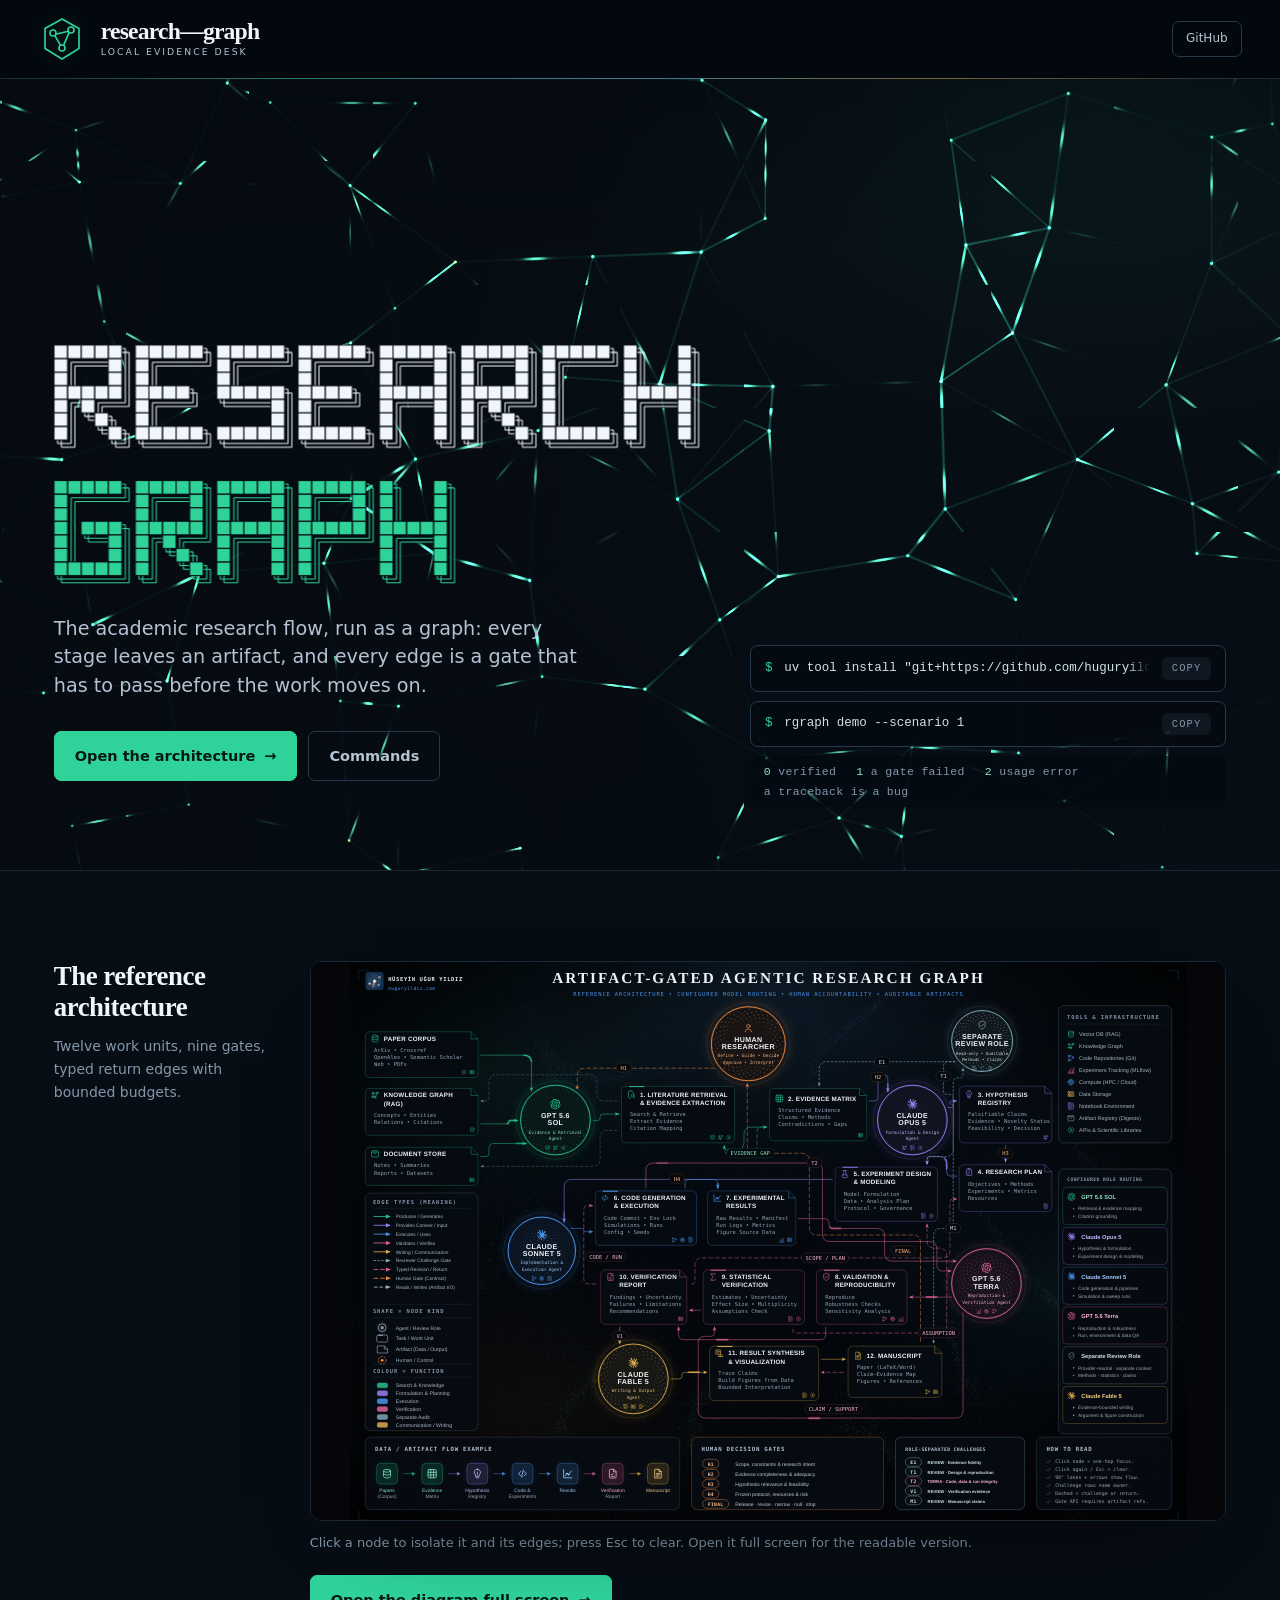
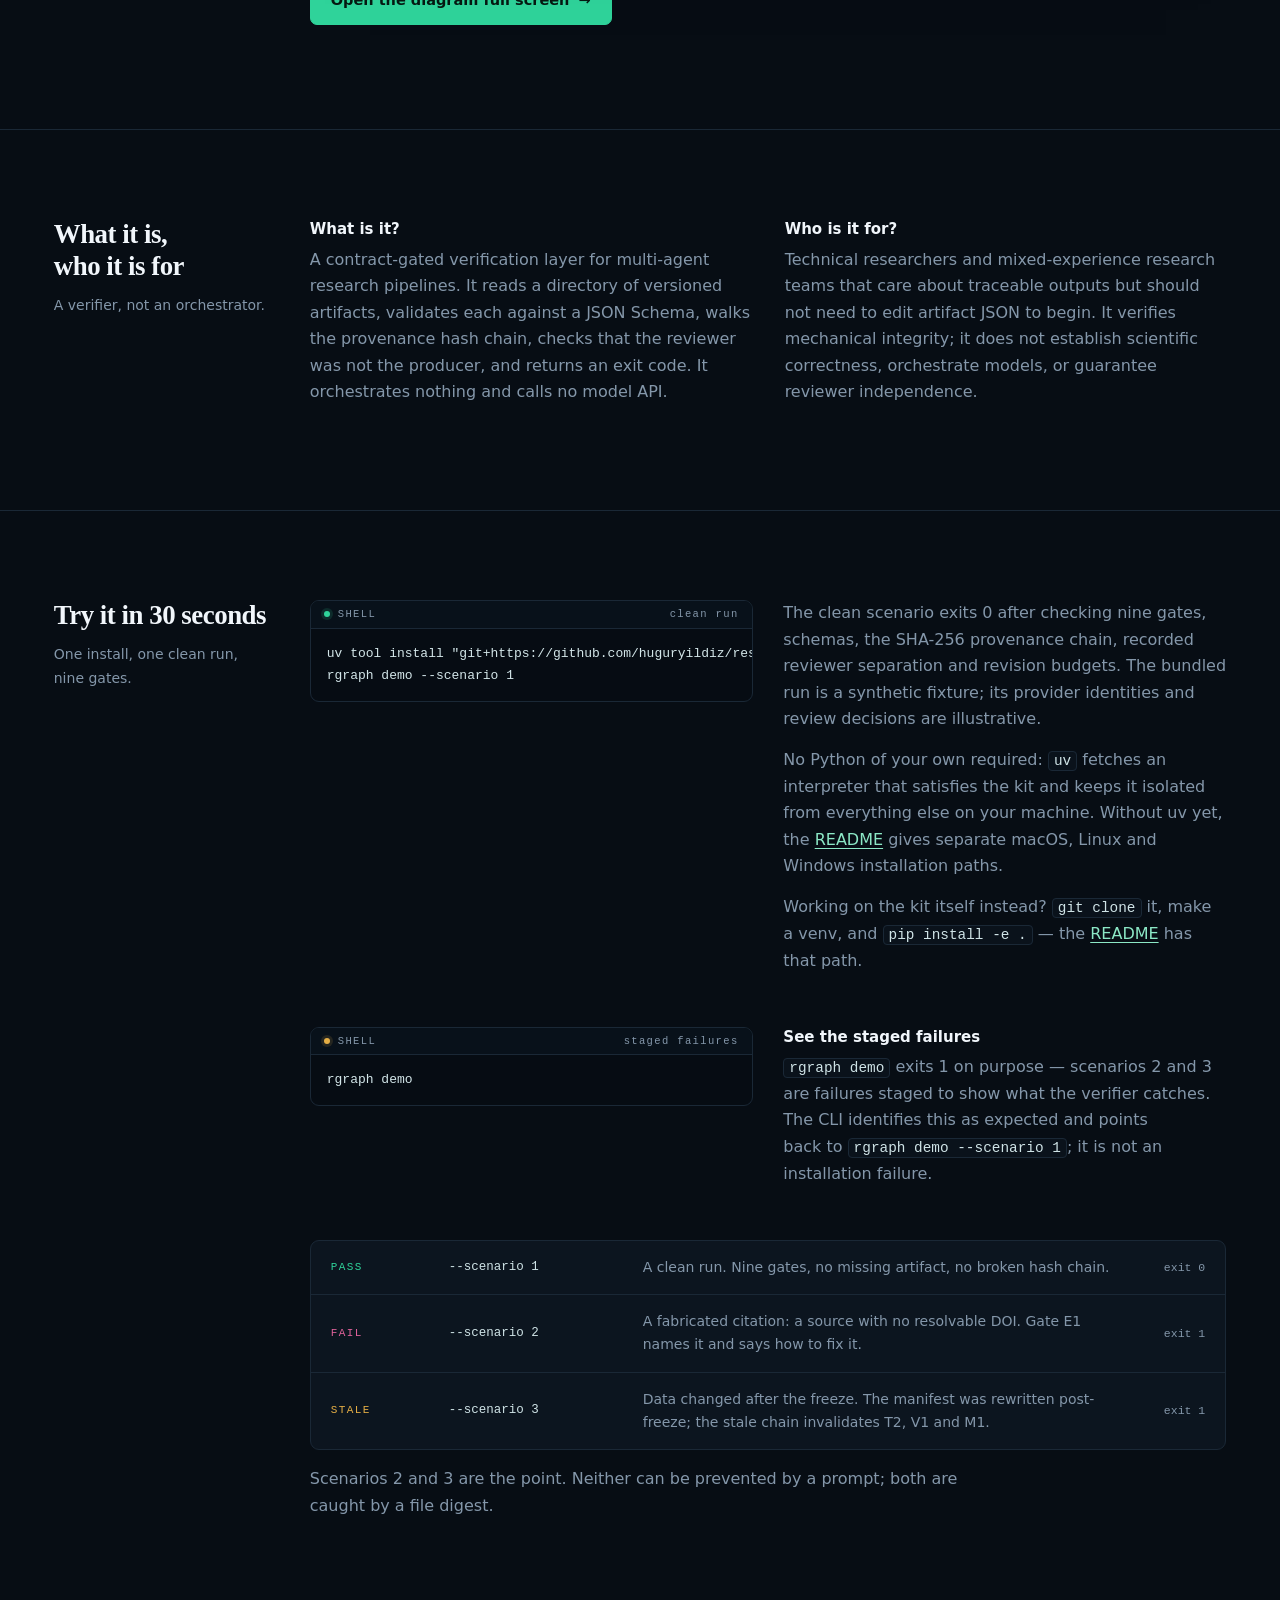
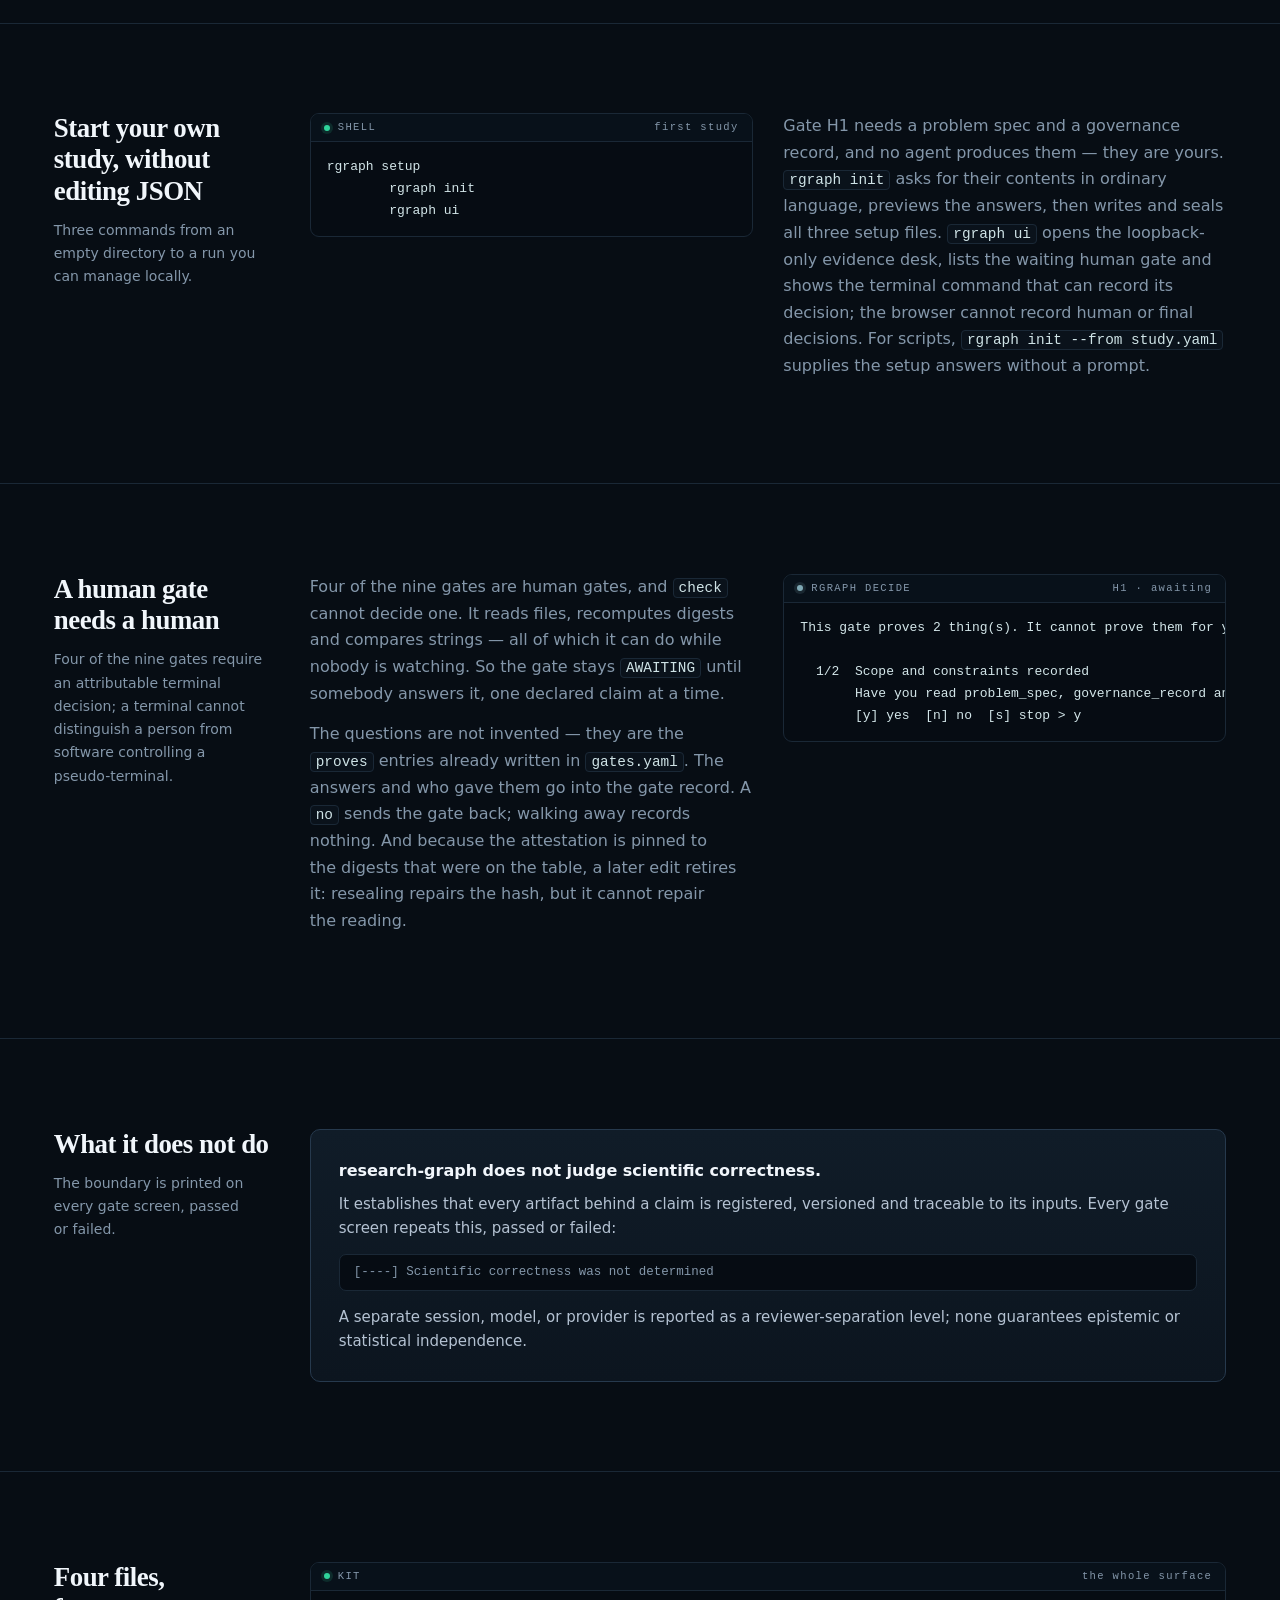
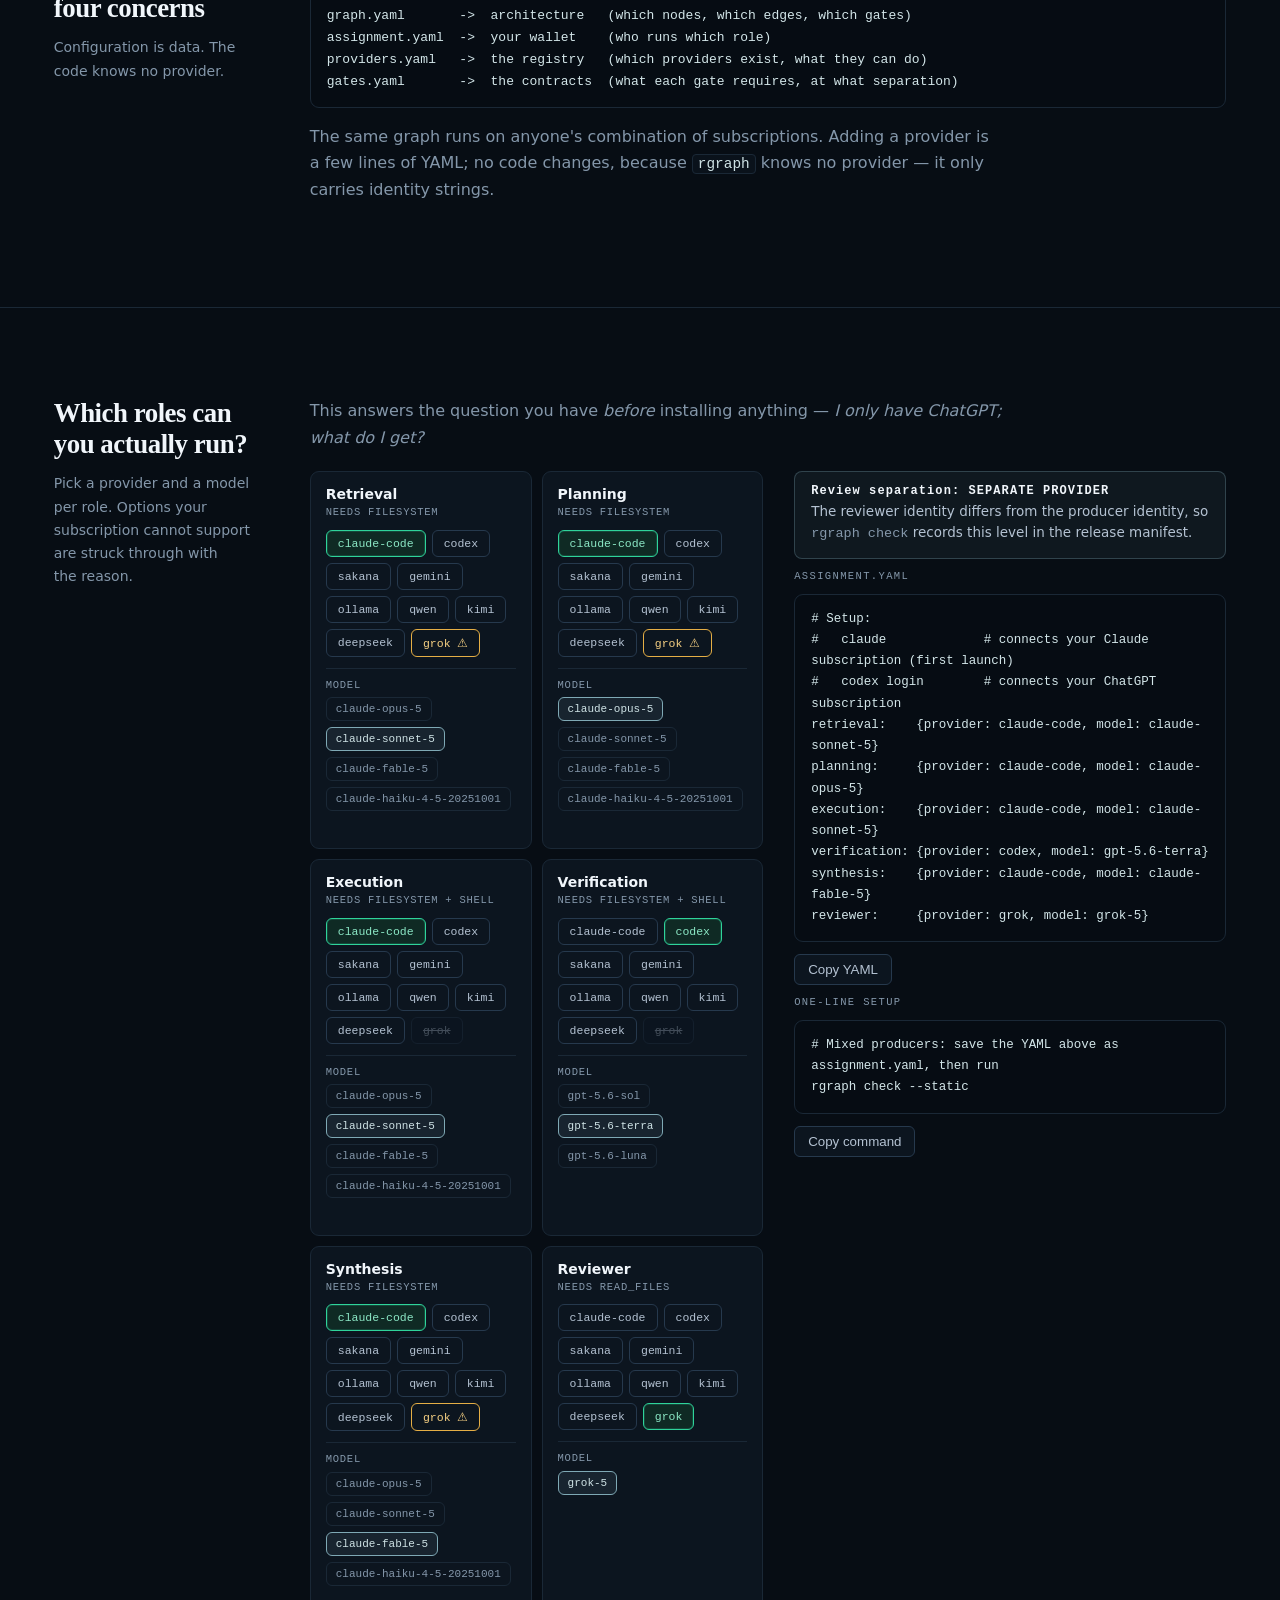
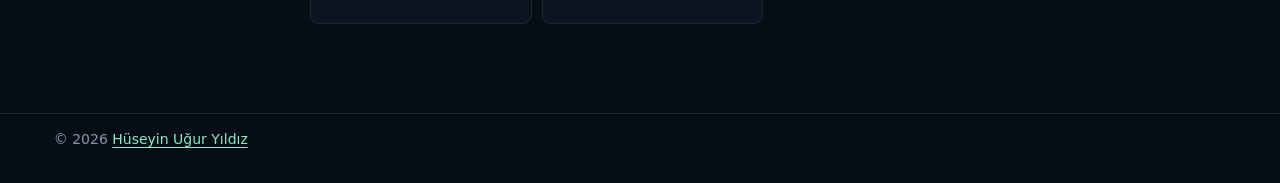
==== index.html @ 6d28844f "docs: qualify terminal decision boundary" ====
<!DOCTYPE html>
<html lang="en">
<head>
<meta charset="utf-8">
<meta name="viewport" content="width=device-width,initial-scale=1">
<link rel="icon" type="image/svg+xml" href="assets/icon.svg">
<title>research-graph — graph engineering, verified</title>
<meta name="description" content="A contract-gated verification layer for multi-agent research pipelines. Enforces graph engineering rules instead of stating them.">
<meta name="color-scheme" content="dark">
<style>
:root{
  /* Instrument palette: the icon's own inks, deepened for a full-bleed panel. */
  --void:#04080e; --bg:#070d14; --panel:#0c151f; --panel2:#101c28;
  --line:#1a2836; --line2:#26394d;
  --ink:#f1f6fb; --ink2:#b4c2d2; --ink3:#8497aa;
  --green:#2fd39a; --green-soft:#8ce8c6; --green-deep:#0f2a24;
  --amber:#e5ae45; --pink:#e0629b; --steel:#7fa9b5;
  --gutter:clamp(20px,4.2vw,76px);
  --rail:clamp(180px,17vw,300px);
  --band-y:clamp(52px,7vw,116px);
  --ease:cubic-bezier(.16,.84,.32,1);
  --z-plate:1; --z-header:20;
}
*{box-sizing:border-box}
html{-webkit-text-size-adjust:100%}
body{margin:0;background:var(--bg);color:var(--ink2);
  font:16px/1.66 system-ui,-apple-system,"Segoe UI",sans-serif;
  overflow-x:hidden;text-rendering:optimizeLegibility}
a{color:var(--green-soft);text-underline-offset:3px}
a:hover{color:#b7f2dc}
:focus-visible{outline:2px solid var(--green);outline-offset:3px;border-radius:3px}
code,kbd{font-family:ui-monospace,SFMono-Regular,Menlo,monospace}

/* ── full-bleed shell ─────────────────────────────────────────────────────
   No max-width anywhere: the page is the panel. Reading measure is held by
   the column structure inside each band, not by a centred wrapper. */
.shell{width:100%;padding-inline:var(--gutter)}

/* ── header ─────────────────────────────────────────────────────────────── */
header{position:sticky;top:0;z-index:var(--z-header);
  background:rgba(4,8,14,.9);
  backdrop-filter:blur(14px) saturate(140%);
  border-bottom:1px solid var(--line)}
header::after{content:"";position:absolute;left:0;right:0;bottom:-1px;height:1px;
  background:linear-gradient(90deg,transparent,var(--green) 22%,#5ad0ff 48%,var(--amber) 72%,transparent);
  opacity:.48}
.bar{display:flex;gap:16px;align-items:center;justify-content:space-between;
  min-height:78px;flex-wrap:wrap;padding-inline:clamp(1.25rem,3vw,3.2rem)}
.brand{display:flex;align-items:center;gap:.9rem;color:var(--ink)}
.brand-mark{width:48px;height:48px;flex:none;display:block;
  filter:drop-shadow(0 0 10px rgba(47,211,154,.16))}
.brand-copy{display:grid;gap:.32rem}
.brand-name{font:600 1.48rem/.9 Georgia,Cambria,"Times New Roman",serif;
  letter-spacing:-.035em;color:var(--ink)}
.brand-kicker{font:500 .58rem/1.1 system-ui,-apple-system,"Segoe UI",sans-serif;
  color:var(--ink2);letter-spacing:.22em;text-transform:uppercase}
.clone{display:flex;gap:9px;align-items:center}
button{border:1px solid var(--line2);background:#0c151f;color:var(--ink2);border-radius:6px;
  padding:7px 13px;font:12px/1 inherit;cursor:pointer;
  transition:border-color .18s var(--ease),color .18s var(--ease),background .18s var(--ease)}
button:hover:not(:disabled){border-color:var(--green);color:var(--green-soft);background:#0d1c19}

/* ── hero ───────────────────────────────────────────────────────────────── */
.hero{position:relative;min-height:min(88vh,880px);display:flex;align-items:flex-end;
  padding-block:clamp(64px,13vh,150px) clamp(40px,7vh,84px);overflow:hidden;
  border-bottom:1px solid var(--line)}
#field{position:absolute;inset:0;width:100%;height:100%;display:block;
  opacity:0;transition:opacity 1.4s var(--ease)}
#field.lit{opacity:1}
.hero::before{content:"";position:absolute;inset:0;pointer-events:none;
  background:
    linear-gradient(102deg,rgba(6,11,18,.95) 0%,rgba(6,11,18,.72) 26%,rgba(6,11,18,.18) 52%,transparent 70%),
    radial-gradient(110% 80% at 10% 98%,rgba(6,11,18,.92),rgba(6,11,18,.38) 48%,transparent 76%),
    radial-gradient(70% 62% at 86% 8%,rgba(47,211,154,.06),transparent 62%),
    linear-gradient(180deg,rgba(4,8,14,.78),transparent 22%,rgba(7,13,20,.9))}
.hero-in{position:relative;width:100%;display:grid;gap:clamp(26px,4vw,72px);
  grid-template-columns:minmax(0,1fr)}
h1{margin:0 0 clamp(20px,2.5vw,32px)}
/* The wordmark is set in a 7-row cell grid rather than a typeface: filled
   cells are one path, the lattice between them is that path's stroke, and a
   double outline trails the silhouette by a fraction of a cell. */
.blk{display:block;width:min(100%,830px);height:auto;overflow:visible}
.blk-f{fill:var(--ink);stroke:#050b12;stroke-width:.07;
  animation:ink 1.1s .15s var(--ease) both}
.blk-f.blk-go{fill:var(--green)}
.blk-o{fill:none;stroke:var(--ink);stroke-width:.075;opacity:.5;
  animation:trail 1.6s .45s var(--ease) both}
.blk-o.blk-go{stroke:var(--green);opacity:.62}
@keyframes ink{from{opacity:0}to{opacity:1}}
@keyframes trail{from{opacity:0;transform:translate(-.5px,-.5px)}
  to{opacity:1;transform:none}}
.lede{font-size:clamp(1.06rem,1.5vw,1.34rem);line-height:1.5;color:var(--ink2);
  max-width:44ch;margin:0 0 30px;text-wrap:pretty}
.hero-cta{display:flex;flex-wrap:wrap;gap:11px;align-items:center;margin-bottom:26px}
.hero-run{display:grid;gap:9px;min-width:0;max-width:min(100%,660px)}
.runline{display:flex;gap:12px;align-items:center;min-width:0;background:rgba(5,11,18,.86);
  border:1px solid var(--line2);border-radius:8px;padding:11px 14px;
  font:12.5px/1.4 ui-monospace,SFMono-Regular,Menlo,monospace;color:#cfe3e6;
  backdrop-filter:blur(10px)}
.runline b{color:var(--green);font-weight:400;user-select:none}
/* The command scrolls inside its own box so the copy control stays reachable
   at the end of a line that is longer than a phone is wide. */
.runline code{flex:1;min-width:0;overflow-x:auto;white-space:nowrap;
  scrollbar-width:none;
  -webkit-mask-image:linear-gradient(90deg,#000 calc(100% - 22px),transparent);
  mask-image:linear-gradient(90deg,#000 calc(100% - 22px),transparent)}
.runline code::-webkit-scrollbar{display:none}
.runline .rg-copy{flex:none;padding:5px 9px;border-color:transparent;
  background:rgba(127,169,181,.09);color:var(--ink3);
  font:10.5px/1 ui-monospace,Menlo,monospace;letter-spacing:.1em;
  text-transform:uppercase}
.runline .rg-copy:hover:not(:disabled){border-color:var(--green);
  color:var(--green-soft);background:#0d1c19}
.exit{display:flex;flex-wrap:wrap;gap:8px 20px;margin:0;padding:10px 14px;
  border-radius:8px;background:rgba(5,11,18,.72);backdrop-filter:blur(10px);
  font:11.5px/1 ui-monospace,Menlo,monospace;color:var(--ink3);letter-spacing:.03em}
.exit i{font-style:normal;color:var(--green-soft)}
.hero-in>*{animation:rise .9s var(--ease) both}
.hero-in>:nth-child(2){animation-delay:.12s}
@keyframes rise{from{opacity:0;transform:translate3d(0,22px,0)}to{opacity:1;transform:none}}
@media (min-width:1180px){
  .hero-in{grid-template-columns:minmax(0,1.15fr) minmax(300px,.85fr);align-items:end}
}

/* ── shared type ────────────────────────────────────────────────────────── */
h2{font:600 clamp(1.42rem,2.1vw,2.1rem)/1.16 Georgia,"Times New Roman",serif;
  color:var(--ink);margin:0 0 12px;letter-spacing:-.018em;text-wrap:balance}
h3{font:600 15px/1.35 system-ui,sans-serif;color:var(--ink);margin:0 0 7px}
p{margin:0 0 14px;text-wrap:pretty}
.sub{color:var(--ink3);max-width:68ch}
.sub code,p code,li code{color:#cfe3e6;background:#0a121b;border:1px solid var(--line);
  border-radius:4px;padding:1px 5px;font-size:.9em}

/* ── bands: sticky title rail on the left, content across the rest ─────── */
.band{border-top:1px solid var(--line);padding-block:var(--band-y)}
.band:first-of-type{border-top:0}
.band-in{display:grid;gap:clamp(22px,3vw,56px);grid-template-columns:minmax(0,1fr)}
.band-h{position:relative}
.band-h p{color:var(--ink3);font-size:14px;max-width:34ch;margin:0}
.band-b{min-width:0}
@media (min-width:1000px){
  .band-in{grid-template-columns:var(--rail) minmax(0,1fr)}
  .band-h{position:sticky;top:96px;align-self:start}
}
.duo{display:grid;gap:clamp(22px,2.6vw,48px);
  grid-template-columns:repeat(auto-fit,minmax(min(100%,330px),1fr))}
.split{display:grid;gap:clamp(20px,2.4vw,44px);align-items:start;
  grid-template-columns:repeat(auto-fit,minmax(min(100%,380px),1fr))}

/* ── terminal blocks ────────────────────────────────────────────────────── */
.term{border:1px solid var(--line);border-radius:9px;background:#060c13;overflow:hidden;
  transition:border-color .2s var(--ease)}
.term:hover{border-color:var(--line2)}
.term-h{display:flex;justify-content:space-between;align-items:center;gap:12px;
  padding:8px 13px;border-bottom:1px solid var(--line);background:#08111a;
  font:10.5px/1 ui-monospace,Menlo,monospace;letter-spacing:.13em;color:var(--ink3)}
.term-h .dot{width:6px;height:6px;border-radius:50%;background:var(--green);
  box-shadow:0 0 0 3px rgba(47,211,154,.13);flex:none}
.term-h span{display:flex;align-items:center;gap:8px}
pre{margin:0;background:transparent;padding:14px 16px;overflow-x:auto;
  font:13px/1.7 ui-monospace,SFMono-Regular,Menlo,monospace;color:#d3e6e9;
  scrollbar-width:thin;scrollbar-color:#26394d transparent}
pre::-webkit-scrollbar{height:9px}
pre::-webkit-scrollbar-track{background:transparent}
pre::-webkit-scrollbar-thumb{background:#26394d;border-radius:5px}
pre .dim{color:var(--ink3)}

/* ── verdict ledger (three demo scenarios) ─────────────────────────────── */
.ledger{border:1px solid var(--line);border-radius:9px;overflow:hidden;background:var(--panel)}
.row{display:grid;gap:4px 22px;padding:17px 20px;border-top:1px solid var(--line);
  grid-template-columns:minmax(0,1fr);position:relative;
  transition:background .2s var(--ease)}
.row:first-child{border-top:0}
.row:hover{background:var(--panel2)}
.row::before{content:"";position:absolute;left:0;top:0;bottom:0;width:2px;
  background:currentColor;opacity:0;transition:opacity .2s var(--ease)}
.row:hover::before{opacity:.55}
.row.pass{color:var(--green)}.row.fail{color:var(--pink)}.row.stale{color:var(--amber)}
.row .verdict{font:11px/1 ui-monospace,Menlo,monospace;letter-spacing:.13em;
  color:currentColor;align-self:center;white-space:nowrap}
.row .cmd{font:12.5px/1.5 ui-monospace,Menlo,monospace;color:#cfe3e6;align-self:center}
.row .said{color:var(--ink3);font-size:14px;margin:0}
.row .code{font:11.5px/1 ui-monospace,Menlo,monospace;color:var(--ink3);
  align-self:center;white-space:nowrap}
@media (min-width:900px){
  .row{grid-template-columns:96px 172px minmax(0,1fr) 62px;align-items:center;padding:15px 20px}
  .row .code{text-align:right}
}

/* ── boundary statement ─────────────────────────────────────────────────── */
.boundary{border:1px solid var(--line2);border-radius:10px;background:
  linear-gradient(180deg,var(--panel2),var(--panel));padding:clamp(18px,2.2vw,28px);
  font-size:15px;line-height:1.6}
.boundary strong{color:var(--ink);display:block;margin-bottom:9px;font-size:16px}
.boundary .stamp{display:block;margin:14px 0;padding:11px 14px;border-radius:7px;
  background:#060c13;border:1px solid var(--line);color:var(--ink3);
  font:12.5px/1 ui-monospace,Menlo,monospace}

/* ── calls to action ────────────────────────────────────────────────────── */
.cta{display:inline-flex;align-items:center;gap:9px;padding:12px 20px;
  border:1px solid var(--green);border-radius:7px;color:#061912;background:var(--green);
  text-decoration:none;font-weight:600;font-size:14.5px;
  transition:transform .2s var(--ease),box-shadow .2s var(--ease),background .2s var(--ease)}
.cta:hover{background:#4ee5b0;color:#061912;transform:translateY(-1px);
  box-shadow:0 10px 30px -12px rgba(47,211,154,.6)}
.cta .arrow{transition:transform .25s var(--ease)}
.cta:hover .arrow{transform:translateX(3px)}
.cta.alt{background:transparent;color:var(--ink2);border-color:var(--line2)}
.cta.alt:hover{background:#0d1c19;color:var(--green-soft);border-color:var(--green);
  box-shadow:none}

/* ── configurator ───────────────────────────────────────────────────────── */
.rg-grid{display:grid;grid-template-columns:minmax(0,1fr);gap:clamp(20px,2.4vw,40px);
  align-items:start}
@media (min-width:960px){.rg-grid{grid-template-columns:minmax(0,1.05fr) minmax(0,1fr)}}
#rg-roles{display:grid;gap:10px;grid-template-columns:minmax(0,1fr)}
@media (min-width:1180px){#rg-roles{grid-template-columns:repeat(2,minmax(0,1fr))}}
.rg-role{border:1px solid var(--line);border-radius:9px;padding:13px 15px;
  background:var(--panel);transition:border-color .2s var(--ease)}
.rg-role:hover{border-color:var(--line2)}
/* The capability line drops under the role name rather than off the card: at
   two columns "needs filesystem + shell" is wider than the space beside it. */
.rg-role h3{margin:0 0 2px;font-size:14px;font-weight:600;color:var(--ink);
  display:flex;flex-wrap:wrap;justify-content:space-between;gap:2px 10px;
  align-items:baseline}
.rg-req{font:10.5px/1.3 ui-monospace,Menlo,monospace;letter-spacing:.07em;
  text-transform:uppercase;color:var(--ink3)}
.rg-opts{display:flex;flex-wrap:wrap;gap:6px;margin-top:10px}
.rg-opt{padding:6px 11px;font-family:ui-monospace,Menlo,monospace;font-size:11.5px}
.rg-opt[aria-pressed="true"]{border-color:var(--green);color:var(--green-soft);
  background:var(--green-deep);box-shadow:inset 0 0 0 1px rgba(47,211,154,.18)}
.rg-opt[disabled]{opacity:.32;cursor:not-allowed;text-decoration:line-through}
.rg-models{display:flex;flex-wrap:wrap;gap:6px;margin-top:11px;padding-top:10px;
  border-top:1px solid var(--line)}
.rg-mlabel{flex-basis:100%;margin-bottom:-1px;
  font:10.5px/1.3 ui-monospace,Menlo,monospace;letter-spacing:.07em;
  text-transform:uppercase;color:var(--ink3)}
.rg-model{padding:5px 9px;font-family:ui-monospace,Menlo,monospace;font-size:11px;
  border-color:var(--line);color:var(--ink3)}
.rg-model:hover:not(:disabled),.rg-model[aria-pressed="true"]{border-color:var(--steel);
  color:#cfe3e6;background:rgba(127,169,181,.1)}
.rg-why{margin-top:8px;font-size:12.5px;color:var(--pink);min-height:1.25em}
.rg-opt.rg-manual{border-color:var(--amber);color:#f5cf82}
.rg-opt.rg-manual[aria-pressed="true"]{background:#241c10;box-shadow:none}
.rg-relay{margin:0 0 14px;padding:11px 14px;border-radius:8px;
  border:1px solid rgba(229,174,69,.32);background:rgba(229,174,69,.07);
  font-size:13px;color:#f5cf82;line-height:1.5}
.rg-relay:empty{display:none}
.rg-out{display:grid;gap:12px;min-width:0}
.rg-out h3{margin:0;font:10.5px/1 ui-monospace,Menlo,monospace;letter-spacing:.13em;
  color:var(--ink3);text-transform:uppercase}
.rg-out pre{font-size:12.5px;white-space:pre-wrap;word-break:break-word}
.rg-copy{justify-self:start}
.rg-level{padding:13px 16px;border-radius:8px;border:1px solid rgba(127,169,181,.3);
  background:rgba(127,169,181,.07);font-size:13.5px;line-height:1.55;
  transition:border-color .25s var(--ease),background .25s var(--ease)}
.rg-level b{color:var(--ink);display:block;margin-bottom:4px;
  font:600 12px/1 ui-monospace,Menlo,monospace;letter-spacing:.09em}
.rg-level.rg-weak{border-color:rgba(229,174,69,.35);background:rgba(229,174,69,.07)}
.rg-level code{color:var(--ink3)}

/* ── embedded diagram, edge to edge ────────────────────────────────────── */
.plate{position:relative;z-index:var(--z-plate);border:1px solid var(--line);
  border-radius:12px;overflow:hidden;background:#04060a;
  box-shadow:0 40px 90px -60px rgba(0,0,0,.95)}
.plate iframe{display:block;width:100%;height:clamp(420px,62vh,760px);border:0}
.plate-note{margin:11px 0 0;font-size:13px;color:var(--ink3)}
/* In portrait the frame is given the plate's own 3:2 ratio, so the diagram
   inside it lands edge to edge and the readable workflow that follows it stays
   out of frame. Hiding the plate here would read as the diagram not existing. */
@media (max-width:900px){
  .plate{aspect-ratio:1536/1024}
  .plate iframe{height:100%}
  .desk-only{display:none}
}

/* ── footer ─────────────────────────────────────────────────────────────── */
footer{border-top:1px solid var(--line);padding-block:14px;color:var(--ink3);
  font-size:14px}
.foot{display:flex;flex-wrap:wrap;gap:14px 40px;justify-content:space-between;
  align-items:baseline}
.foot p{max-width:64ch;margin:0}

@media (max-width:520px){
  .bar{min-height:68px;gap:10px}
  .brand{gap:10px}
  .brand-mark{width:40px;height:40px}
  .brand-name{font-size:1.14rem}
  .brand-kicker{font-size:.5rem;letter-spacing:.16em}
}

@media (prefers-reduced-motion:reduce){
  *,*::before,*::after{animation-duration:.001ms!important;animation-iteration-count:1!important;
    transition-duration:.001ms!important}
  #field{opacity:1}
}
</style>
</head>
<body>

<header>
  <div class="shell bar">
    <div class="brand">
      <img class="brand-mark" src="assets/graph-mark.svg" alt="" width="48" height="48">
      <span class="brand-copy">
        <span class="brand-name">research—graph</span>
        <span class="brand-kicker">local evidence desk</span>
      </span>
    </div>
    <div class="clone">
      <a class="cta alt" style="padding:7px 13px;font-weight:400;font-size:12px"
         href="https://github.com/huguryildiz/research-graph">GitHub</a>
    </div>
  </div>
</header>

<section class="hero">
  <canvas id="field" aria-hidden="true"></canvas>
  <div class="shell hero-in">
    <div>
      <h1><svg class="blk" viewBox="0 0 47.55 17.55" role="img" aria-label="Research Graph" xmlns="http://www.w3.org/2000/svg"><defs><path id="bo1" d="M0 0H5M6 0H11M12 0H17M18 0H23M24 0H29M30 0H35M36 0H41M42 0H43M46 0H47M1 1H4M7 1H11M13 1H17M19 1H23M25 1H28M31 1H34M37 1H41M1 3H4M7 3H10M13 3H17M19 3H22M25 3H28M31 3H34M43 3H46M1 4H2M3 4H5M7 4H10M12 4H16M19 4H22M25 4H28M31 4H32M33 4H35M43 4H46M2 5H4M32 5H34M3 6H5M7 6H11M12 6H16M19 6H23M33 6H35M37 6H41M0 7H1M4 7H5M6 7H11M12 7H17M18 7H23M24 7H25M28 7H29M30 7H31M34 7H35M36 7H41M42 7H43M46 7H47M0 0V7M1 1V3M1 4V7M2 4V5M3 4V6M4 1V3M4 5V7M5 0V4M5 6V7M6 0V7M7 1V3M7 4V6M10 3V4M11 0V1M11 6V7M12 0V4M12 6V7M13 1V3M16 4V6M17 0V1M17 3V7M18 0V7M19 1V3M19 4V6M22 3V4M23 0V1M23 6V7M24 0V7M25 1V3M25 4V7M28 1V3M28 4V7M29 0V7M30 0V7M31 1V3M31 4V7M32 4V5M33 4V6M34 1V3M34 5V7M35 0V4M35 6V7M36 0V7M37 1V6M41 0V1M41 6V7M42 0V7M43 0V3M43 4V7M46 0V3M46 4V7M47 0V7"/><path id="bo2" d="M0 10H5M6 10H11M12 10H17M18 10H23M24 10H25M28 10H29M1 11H5M7 11H10M13 11H16M19 11H22M2 13H5M7 13H10M13 13H16M19 13H22M25 13H28M2 14H4M7 14H8M9 14H11M13 14H16M19 14H23M25 14H28M8 15H10M1 16H4M9 16H11M0 17H5M6 17H7M10 17H11M12 17H13M16 17H17M18 17H19M24 17H25M28 17H29M0 10V17M1 11V16M2 13V14M4 14V16M5 10V11M5 13V17M6 10V17M7 11V13M7 14V17M8 14V15M9 14V16M10 11V13M10 15V17M11 10V14M11 16V17M12 10V17M13 11V13M13 14V17M16 11V13M16 14V17M17 10V17M18 10V17M19 11V13M19 14V17M22 11V13M23 10V14M24 10V17M25 10V13M25 14V17M28 10V13M28 14V17M29 10V17"/></defs><g class="blk-o"><use href="#bo1" x=".26" y=".26"/><use href="#bo1" x=".54" y=".54"/></g><g class="blk-o blk-go"><use href="#bo2" x=".26" y=".26"/><use href="#bo2" x=".54" y=".54"/></g><path class="blk-f" d="M0 0h1v1h-1zM0 1h1v1h-1zM0 2h1v1h-1zM0 3h1v1h-1zM0 4h1v1h-1zM0 5h1v1h-1zM0 6h1v1h-1zM1 0h1v1h-1zM1 3h1v1h-1zM2 0h1v1h-1zM2 3h1v1h-1zM2 4h1v1h-1zM3 0h1v1h-1zM3 3h1v1h-1zM3 5h1v1h-1zM4 0h1v1h-1zM4 1h1v1h-1zM4 2h1v1h-1zM4 3h1v1h-1zM4 6h1v1h-1zM6 0h1v1h-1zM6 1h1v1h-1zM6 2h1v1h-1zM6 3h1v1h-1zM6 4h1v1h-1zM6 5h1v1h-1zM6 6h1v1h-1zM7 0h1v1h-1zM7 3h1v1h-1zM7 6h1v1h-1zM8 0h1v1h-1zM8 3h1v1h-1zM8 6h1v1h-1zM9 0h1v1h-1zM9 3h1v1h-1zM9 6h1v1h-1zM10 0h1v1h-1zM10 6h1v1h-1zM12 0h1v1h-1zM12 1h1v1h-1zM12 2h1v1h-1zM12 3h1v1h-1zM12 6h1v1h-1zM13 0h1v1h-1zM13 3h1v1h-1zM13 6h1v1h-1zM14 0h1v1h-1zM14 3h1v1h-1zM14 6h1v1h-1zM15 0h1v1h-1zM15 3h1v1h-1zM15 6h1v1h-1zM16 0h1v1h-1zM16 3h1v1h-1zM16 4h1v1h-1zM16 5h1v1h-1zM16 6h1v1h-1zM18 0h1v1h-1zM18 1h1v1h-1zM18 2h1v1h-1zM18 3h1v1h-1zM18 4h1v1h-1zM18 5h1v1h-1zM18 6h1v1h-1zM19 0h1v1h-1zM19 3h1v1h-1zM19 6h1v1h-1zM20 0h1v1h-1zM20 3h1v1h-1zM20 6h1v1h-1zM21 0h1v1h-1zM21 3h1v1h-1zM21 6h1v1h-1zM22 0h1v1h-1zM22 6h1v1h-1zM24 0h1v1h-1zM24 1h1v1h-1zM24 2h1v1h-1zM24 3h1v1h-1zM24 4h1v1h-1zM24 5h1v1h-1zM24 6h1v1h-1zM25 0h1v1h-1zM25 3h1v1h-1zM26 0h1v1h-1zM26 3h1v1h-1zM27 0h1v1h-1zM27 3h1v1h-1zM28 0h1v1h-1zM28 1h1v1h-1zM28 2h1v1h-1zM28 3h1v1h-1zM28 4h1v1h-1zM28 5h1v1h-1zM28 6h1v1h-1zM30 0h1v1h-1zM30 1h1v1h-1zM30 2h1v1h-1zM30 3h1v1h-1zM30 4h1v1h-1zM30 5h1v1h-1zM30 6h1v1h-1zM31 0h1v1h-1zM31 3h1v1h-1zM32 0h1v1h-1zM32 3h1v1h-1zM32 4h1v1h-1zM33 0h1v1h-1zM33 3h1v1h-1zM33 5h1v1h-1zM34 0h1v1h-1zM34 1h1v1h-1zM34 2h1v1h-1zM34 3h1v1h-1zM34 6h1v1h-1zM36 0h1v1h-1zM36 1h1v1h-1zM36 2h1v1h-1zM36 3h1v1h-1zM36 4h1v1h-1zM36 5h1v1h-1zM36 6h1v1h-1zM37 0h1v1h-1zM37 6h1v1h-1zM38 0h1v1h-1zM38 6h1v1h-1zM39 0h1v1h-1zM39 6h1v1h-1zM40 0h1v1h-1zM40 6h1v1h-1zM42 0h1v1h-1zM42 1h1v1h-1zM42 2h1v1h-1zM42 3h1v1h-1zM42 4h1v1h-1zM42 5h1v1h-1zM42 6h1v1h-1zM43 3h1v1h-1zM44 3h1v1h-1zM45 3h1v1h-1zM46 0h1v1h-1zM46 1h1v1h-1zM46 2h1v1h-1zM46 3h1v1h-1zM46 4h1v1h-1zM46 5h1v1h-1zM46 6h1v1h-1z"/><path class="blk-f blk-go" d="M0 10h1v1h-1zM0 11h1v1h-1zM0 12h1v1h-1zM0 13h1v1h-1zM0 14h1v1h-1zM0 15h1v1h-1zM0 16h1v1h-1zM1 10h1v1h-1zM1 16h1v1h-1zM2 10h1v1h-1zM2 13h1v1h-1zM2 16h1v1h-1zM3 10h1v1h-1zM3 13h1v1h-1zM3 16h1v1h-1zM4 10h1v1h-1zM4 13h1v1h-1zM4 14h1v1h-1zM4 15h1v1h-1zM4 16h1v1h-1zM6 10h1v1h-1zM6 11h1v1h-1zM6 12h1v1h-1zM6 13h1v1h-1zM6 14h1v1h-1zM6 15h1v1h-1zM6 16h1v1h-1zM7 10h1v1h-1zM7 13h1v1h-1zM8 10h1v1h-1zM8 13h1v1h-1zM8 14h1v1h-1zM9 10h1v1h-1zM9 13h1v1h-1zM9 15h1v1h-1zM10 10h1v1h-1zM10 11h1v1h-1zM10 12h1v1h-1zM10 13h1v1h-1zM10 16h1v1h-1zM12 10h1v1h-1zM12 11h1v1h-1zM12 12h1v1h-1zM12 13h1v1h-1zM12 14h1v1h-1zM12 15h1v1h-1zM12 16h1v1h-1zM13 10h1v1h-1zM13 13h1v1h-1zM14 10h1v1h-1zM14 13h1v1h-1zM15 10h1v1h-1zM15 13h1v1h-1zM16 10h1v1h-1zM16 11h1v1h-1zM16 12h1v1h-1zM16 13h1v1h-1zM16 14h1v1h-1zM16 15h1v1h-1zM16 16h1v1h-1zM18 10h1v1h-1zM18 11h1v1h-1zM18 12h1v1h-1zM18 13h1v1h-1zM18 14h1v1h-1zM18 15h1v1h-1zM18 16h1v1h-1zM19 10h1v1h-1zM19 13h1v1h-1zM20 10h1v1h-1zM20 13h1v1h-1zM21 10h1v1h-1zM21 13h1v1h-1zM22 10h1v1h-1zM22 11h1v1h-1zM22 12h1v1h-1zM22 13h1v1h-1zM24 10h1v1h-1zM24 11h1v1h-1zM24 12h1v1h-1zM24 13h1v1h-1zM24 14h1v1h-1zM24 15h1v1h-1zM24 16h1v1h-1zM25 13h1v1h-1zM26 13h1v1h-1zM27 13h1v1h-1zM28 10h1v1h-1zM28 11h1v1h-1zM28 12h1v1h-1zM28 13h1v1h-1zM28 14h1v1h-1zM28 15h1v1h-1zM28 16h1v1h-1z"/></svg></h1>
      <p class="lede">The academic research flow, run as a graph: every stage
      leaves an artifact, and every edge is a gate that has to pass before the
      work moves on.</p>
      <div class="hero-cta">
        <a class="cta" href="architecture.html">Open the architecture <span class="arrow">→</span></a>
        <a class="cta alt" href="https://github.com/huguryildiz/research-graph#commands">Commands</a>
      </div>
    </div>
    <div class="hero-run">
      <div class="runline"><b>$</b><code id="run-install">uv tool install "git+https://github.com/huguryildiz/research-graph@v0.3.0"</code>
        <button type="button" class="rg-copy" data-target="run-install"
                aria-label="Copy the install command">Copy</button></div>
      <div class="runline"><b>$</b><code id="run-demo">rgraph demo --scenario 1</code>
        <button type="button" class="rg-copy" data-target="run-demo"
                aria-label="Copy the demo command">Copy</button></div>
      <p class="exit"><span><i>0</i> verified</span><span><i>1</i> a gate failed</span><span><i>2</i> usage error</span><span>a traceback is a bug</span></p>
    </div>
  </div>
</section>

<main>

  <section class="band">
    <div class="shell band-in">
      <div class="band-h">
        <h2>The reference architecture</h2>
        <p>Twelve work units, nine gates, typed return edges with bounded budgets.</p>
      </div>
      <div class="band-b">
        <div class="plate">
          <iframe src="architecture.html" scrolling="no"
                  title="Academic research as an agentic graph — artifact-gated reference architecture"></iframe>
        </div>
        <p class="plate-note"><span class="desk-only">Click a node to isolate it and its
        edges; press Esc to clear. </span>Open it full screen for the readable version.</p>
        <p style="margin-top:22px">
          <a class="cta" href="architecture.html">Open the diagram full screen <span class="arrow">→</span></a>
        </p>
      </div>
    </div>
  </section>

  <section class="band">
    <div class="shell band-in">
      <div class="band-h">
        <h2>What it is, who it is for</h2>
        <p>A verifier, not an orchestrator.</p>
      </div>
      <div class="band-b duo">
        <div>
          <h3>What is it?</h3>
          <p class="sub">A contract-gated verification layer for multi-agent research
          pipelines. It reads a directory of versioned artifacts, validates each against a
          JSON Schema, walks the provenance hash chain, checks that the reviewer was not
          the producer, and returns an exit code. It orchestrates nothing and calls no
          model API.</p>
        </div>
        <div>
          <h3>Who is it for?</h3>
          <p class="sub">Technical researchers and mixed-experience research teams that
          care about traceable outputs but should not need to edit artifact JSON to begin.
          It verifies mechanical integrity; it does not establish scientific correctness,
          orchestrate models, or guarantee reviewer independence.</p>
        </div>
      </div>
    </div>
  </section>

  <section class="band">
    <div class="shell band-in">
      <div class="band-h">
        <h2>Try it in 30 seconds</h2>
        <p>One install, one clean run, nine gates.</p>
      </div>
      <div class="band-b">
        <div class="split">
          <div class="term">
            <div class="term-h"><span><span class="dot"></span>SHELL</span><span>clean run</span></div>
            <pre>uv tool install "git+https://github.com/huguryildiz/research-graph@v0.3.0"
rgraph demo --scenario 1</pre>
          </div>
          <div>
            <p class="sub">The clean scenario exits 0 after checking nine gates, schemas,
            the SHA-256 provenance chain, recorded reviewer separation and revision budgets.
            The bundled run is a synthetic fixture; its provider identities and review
            decisions are illustrative.</p>
  <p class="sub">No Python of your own required: <code>uv</code> fetches an
  interpreter that satisfies the kit and keeps it isolated from everything else
  on your machine. Without uv yet, the <a
  href="https://github.com/huguryildiz/research-graph#try-it-in-30-seconds">README</a>
  gives separate macOS, Linux and Windows installation paths.</p>
            <p class="sub">Working on the kit itself instead? <code>git clone</code> it,
            make a venv, and <code>pip install -e .</code> — the <a
            href="https://github.com/huguryildiz/research-graph#from-a-checkout">README</a>
            has that path.</p>
          </div>
        </div>

        <div class="split" style="margin-top:clamp(24px,3vw,44px)">
          <div class="term">
            <div class="term-h"><span><span class="dot" style="background:var(--amber);box-shadow:0 0 0 3px rgba(229,174,69,.13)"></span>SHELL</span><span>staged failures</span></div>
            <pre>rgraph demo</pre>
          </div>
          <div>
            <h3>See the staged failures</h3>
            <p class="sub"><code>rgraph demo</code> exits 1 on purpose — scenarios 2 and 3
            are failures staged to show what the verifier catches. The CLI identifies this
            as expected and points back to <code>rgraph demo --scenario 1</code>; it is not
            an installation failure.</p>
          </div>
        </div>

        <div class="ledger" style="margin-top:clamp(24px,3vw,44px)">
          <div class="row pass">
            <span class="verdict">PASS</span>
            <span class="cmd">--scenario 1</span>
            <p class="said">A clean run. Nine gates, no missing artifact, no broken hash chain.</p>
            <span class="code">exit 0</span>
          </div>
          <div class="row fail">
            <span class="verdict">FAIL</span>
            <span class="cmd">--scenario 2</span>
            <p class="said">A fabricated citation: a source with no resolvable DOI. Gate E1 names it and says how to fix it.</p>
            <span class="code">exit 1</span>
          </div>
          <div class="row stale">
            <span class="verdict">STALE</span>
            <span class="cmd">--scenario 3</span>
            <p class="said">Data changed after the freeze. The manifest was rewritten post-freeze; the stale chain invalidates T2, V1 and M1.</p>
            <span class="code">exit 1</span>
          </div>
        </div>
        <p class="sub" style="margin-top:16px">Scenarios 2 and 3 are the point. Neither can
        be prevented by a prompt; both are caught by a file digest.</p>
      </div>
    </div>
  </section>

  <section class="band">
    <div class="shell band-in">
      <div class="band-h">
        <h2>Start your own study, without editing JSON</h2>
        <p>Three commands from an empty directory to a run you can manage locally.</p>
      </div>
      <div class="band-b split">
        <div class="term">
          <div class="term-h"><span><span class="dot"></span>SHELL</span><span>first study</span></div>
	          <pre>rgraph setup
	rgraph init
	rgraph ui</pre>
        </div>
        <p class="sub">Gate H1 needs a problem spec and a governance record, and no
        agent produces them — they are yours. <code>rgraph init</code> asks for their
        contents in ordinary language, previews the answers, then writes and seals all
        three setup files. <code>rgraph ui</code> opens the loopback-only evidence
        desk, lists the waiting human gate and shows the terminal command that can
        record its decision; the browser cannot record human or final decisions. For scripts,
        <code>rgraph init --from study.yaml</code> supplies the setup answers without a
        prompt.</p>
      </div>
    </div>
  </section>

  <section class="band">
    <div class="shell band-in">
      <div class="band-h">
        <h2>A human gate needs a human</h2>
        <p>Four of the nine gates require an attributable terminal decision; a terminal cannot distinguish a person from software controlling a pseudo-terminal.</p>
      </div>
      <div class="band-b split">
        <div>
          <p class="sub">Four of the nine gates are human gates, and <code>check</code>
          cannot decide one. It reads files, recomputes digests and compares strings —
          all of which it can do while nobody is watching. So the gate stays
          <code>AWAITING</code> until somebody answers it, one declared claim at a
          time.</p>
          <p class="sub">The questions are not invented — they are the
          <code>proves</code> entries already written in <code>gates.yaml</code>. The
          answers and who gave them go into the gate record. A <code>no</code> sends the
          gate back; walking away records nothing. And because the attestation is pinned
          to the digests that were on the table, a later edit retires it: resealing
          repairs the hash, but it cannot repair the reading.</p>
        </div>
        <div class="term">
          <div class="term-h"><span><span class="dot" style="background:var(--steel);box-shadow:0 0 0 3px rgba(127,169,181,.14)"></span>RGRAPH DECIDE</span><span>H1 · awaiting</span></div>
          <pre>This gate proves 2 thing(s). It cannot prove them for you.

  1/2  Scope and constraints recorded
       Have you read problem_spec, governance_record and does this hold?
       [y] yes  [n] no  [s] stop &gt; y</pre>
        </div>
      </div>
    </div>
  </section>

  <section class="band">
    <div class="shell band-in">
      <div class="band-h">
        <h2>What it does not do</h2>
        <p>The boundary is printed on every gate screen, passed or failed.</p>
      </div>
      <div class="band-b">
        <div class="boundary">
          <strong>research-graph does not judge scientific correctness.</strong>
          It establishes that every artifact behind a claim is registered, versioned and
          traceable to its inputs. Every gate screen repeats this, passed or failed:
          <code class="stamp">[----] Scientific correctness was not determined</code>
          A separate session, model, or provider is reported as a reviewer-separation
          level; none guarantees epistemic or statistical independence.
        </div>
      </div>
    </div>
  </section>

  <section class="band">
    <div class="shell band-in">
      <div class="band-h">
        <h2>Four files, four concerns</h2>
        <p>Configuration is data. The code knows no provider.</p>
      </div>
      <div class="band-b">
        <div class="term">
          <div class="term-h"><span><span class="dot"></span>KIT</span><span>the whole surface</span></div>
          <pre>graph.yaml       -&gt;  architecture   (which nodes, which edges, which gates)
assignment.yaml  -&gt;  your wallet    (who runs which role)
providers.yaml   -&gt;  the registry   (which providers exist, what they can do)
gates.yaml       -&gt;  the contracts  (what each gate requires, at what separation)</pre>
        </div>
        <p class="sub" style="margin-top:16px">The same graph runs on anyone's combination
        of subscriptions. Adding a provider is a few lines of YAML; no code changes, because
        <code>rgraph</code> knows no provider — it only carries identity strings.</p>
      </div>
    </div>
  </section>

  <section class="band">
    <div class="shell band-in">
      <div class="band-h">
        <h2>Which roles can you actually run?</h2>
        <p>Pick a provider and a model per role. Options your subscription cannot support
        are struck through with the reason.</p>
      </div>
      <div class="band-b">
        <p class="sub">This answers the question you have <em>before</em> installing
        anything — <em>I only have ChatGPT; what do I get?</em></p>
        <div class="rg-grid" style="margin-top:20px">
          <div id="rg-roles"></div>
          <div class="rg-out">
            <div id="rg-level" class="rg-level"></div>
            <div id="rg-relay" class="rg-relay"></div>
            <h3>assignment.yaml</h3>
            <div class="term"><pre id="rg-yaml"></pre></div>
            <button type="button" class="rg-copy" data-target="rg-yaml">Copy YAML</button>
            <h3>One-line setup</h3>
            <div class="term"><pre id="rg-cmd"></pre></div>
            <button type="button" class="rg-copy" data-target="rg-cmd">Copy command</button>
          </div>
        </div>
      </div>
    </div>
  </section>

</main>

<footer>
  <div class="shell foot">
    <p>© 2026 <a href="https://huguryildiz.com/">Hüseyin Uğur Yıldız</a></p>
  </div>
</footer>

<script>
/* ── hero field ──────────────────────────────────────────────────────────────
   A lattice of drifting nodes with impulses travelling along its edges: the
   shape the verifier walks. Raw WebGL, no dependency, no network — the page
   must stay self-contained (tests/test_configurator.py asserts that). Falls
   back to the CSS gradients underneath if the context is unavailable. */
(function(){
  "use strict";
  var canvas = document.getElementById("field");
  if (!canvas) return;
  var still = window.matchMedia("(prefers-reduced-motion: reduce)").matches;
  var gl = null;
  try {
    gl = canvas.getContext("webgl", {antialias:false, alpha:true, depth:false}) ||
         canvas.getContext("experimental-webgl", {antialias:false, alpha:true, depth:false});
  } catch (e) { gl = null; }
  if (!gl) return;

  var VERT =
    "attribute vec2 p;void main(){gl_Position=vec4(p,0.0,1.0);}";

  var FRAG = [
    "precision highp float;",
    "uniform vec2 u_res;uniform float u_time;uniform vec2 u_mouse;",
    "vec2 hash2(vec2 p){",
    "  p=vec2(dot(p,vec2(127.1,311.7)),dot(p,vec2(269.5,183.3)));",
    "  return fract(sin(p)*43758.5453);}",
    "vec2 node(vec2 c,float t){",
    "  vec2 h=hash2(c);float a=6.2831*h.x;",
    "  return c+0.5+0.33*vec2(cos(a+t*0.30*(0.45+h.y)),sin(a*1.7+t*0.26*(0.45+h.x)));}",
    "float seg(vec2 p,vec2 a,vec2 b,out float k){",
    "  vec2 pa=p-a,ba=b-a;k=clamp(dot(pa,ba)/max(dot(ba,ba),1e-5),0.0,1.0);",
    "  return length(pa-ba*k);}",
    "void main(){",
    "  vec2 uv=(gl_FragCoord.xy-0.5*u_res)/u_res.y;",
    "  float t=u_time;",
    "  vec2 mo=(u_mouse-0.5*u_res)/u_res.y;",
    "  float scale=6.4;",
    "  vec2 g=uv*scale+vec2(t*0.075,t*0.030);",
    "  vec2 cell=floor(g);",
    "  vec3 col=vec3(0.0);",
    "  float glow=0.0;",
    "  vec2 c0=node(cell,t);",
    "  for(int j=-1;j<=1;j++){",
    "    for(int i=-1;i<=1;i++){",
    "      if(i==0&&j==0) continue;",
    "      vec2 nc=cell+vec2(float(i),float(j));",
    "      vec2 c1=node(nc,t);",
    "      float len=length(c1-c0);",
    "      if(len>1.55) continue;",
    "      float k;float d=seg(g,c0,c1,k);",
    "      float w=0.0055+0.0035*hash2(nc+cell).x;",
    "      float line=smoothstep(w*2.4,w*0.35,d);",
    "      float sd=hash2(nc*1.7+cell*0.3).y;",
    "      float head=fract(t*(0.09+0.15*sd)+sd);",
    "      float pulse=exp(-150.0*pow(k-head,2.0))*line;",
    "      float fade=1.0-smoothstep(0.9,1.55,len);",
    "      col+=vec3(0.050,0.27,0.225)*line*fade*0.52;",
    "      col+=vec3(0.42,0.98,0.80)*pulse*fade*1.05;",
    "      glow+=line*fade;",
    "    }",
    "  }",
    "  for(int j=-1;j<=1;j++){",
    "    for(int i=-1;i<=1;i++){",
    "      vec2 nc=cell+vec2(float(i),float(j));",
    "      vec2 c1=node(nc,t);",
    "      float d=length(g-c1);",
    "      float h=hash2(nc+7.3).x;",
    "      float core=smoothstep(0.019,0.002,d);",
    "      float halo=smoothstep(0.10,0.0,d);",
    "      vec3 tint=h>0.93?vec3(0.90,0.68,0.27):vec3(0.36,0.90,0.72);",
    "      float breath=0.72+0.28*sin(t*(0.7+h)+h*20.0);",
    "      col+=tint*core*breath*0.85;",
    "      col+=tint*halo*halo*0.10*breath;",
    "    }",
    "  }",
    "  float md=length(uv-mo);",
    "  col+=vec3(0.16,0.52,0.46)*glow*exp(-6.0*md*md)*0.55;",
    "  float vig=smoothstep(1.25,0.20,length(uv*vec2(0.72,1.0)));",
    "  col*=0.30+0.70*vig;",
    "  float grain=fract(sin(dot(gl_FragCoord.xy,vec2(12.9898,78.233)))*43758.5453);",
    "  col+=(grain-0.5)*0.014;",
    "  float a=clamp(max(max(col.r,col.g),col.b)*1.9,0.0,1.0);",
    "  gl_FragColor=vec4(col*1.15,a);",
    "}"
  ].join("\n");

  function build(type, src){
    var s = gl.createShader(type);
    gl.shaderSource(s, src);
    gl.compileShader(s);
    return gl.getShaderParameter(s, gl.COMPILE_STATUS) ? s : null;
  }
  var vs = build(gl.VERTEX_SHADER, VERT), fs = build(gl.FRAGMENT_SHADER, FRAG);
  if (!vs || !fs) return;
  var prog = gl.createProgram();
  gl.attachShader(prog, vs); gl.attachShader(prog, fs); gl.linkProgram(prog);
  if (!gl.getProgramParameter(prog, gl.LINK_STATUS)) return;
  gl.useProgram(prog);

  var buf = gl.createBuffer();
  gl.bindBuffer(gl.ARRAY_BUFFER, buf);
  gl.bufferData(gl.ARRAY_BUFFER, new Float32Array([-1,-1, 3,-1, -1,3]), gl.STATIC_DRAW);
  var loc = gl.getAttribLocation(prog, "p");
  gl.enableVertexAttribArray(loc);
  gl.vertexAttribPointer(loc, 2, gl.FLOAT, false, 0, 0);
  gl.enable(gl.BLEND);
  gl.blendFunc(gl.SRC_ALPHA, gl.ONE_MINUS_SRC_ALPHA);

  var uRes = gl.getUniformLocation(prog, "u_res");
  var uTime = gl.getUniformLocation(prog, "u_time");
  var uMouse = gl.getUniformLocation(prog, "u_mouse");
  var mouse = [0, 0], target = [0, 0], sized = [0, 0];

  function resize(){
    var dpr = Math.min(window.devicePixelRatio || 1, 2);
    var w = Math.round(canvas.clientWidth * dpr), h = Math.round(canvas.clientHeight * dpr);
    if (!w || !h || (w === sized[0] && h === sized[1])) return;
    canvas.width = w; canvas.height = h; sized = [w, h];
    gl.viewport(0, 0, w, h);
    if (!mouse[0] && !mouse[1]) { mouse = [w * 0.72, h * 0.7]; target = mouse.slice(); }
  }

  function draw(seconds){
    resize();
    mouse[0] += (target[0] - mouse[0]) * 0.06;
    mouse[1] += (target[1] - mouse[1]) * 0.06;
    gl.uniform2f(uRes, sized[0], sized[1]);
    gl.uniform2f(uMouse, mouse[0], mouse[1]);
    gl.uniform1f(uTime, seconds);
    gl.drawArrays(gl.TRIANGLES, 0, 3);
  }

  var hero = canvas.parentNode, onscreen = true, running = false, start = null;
  if (window.IntersectionObserver) {
    new IntersectionObserver(function(entries){
      onscreen = entries[0].isIntersecting;
      if (onscreen && !running && !still) { running = true; requestAnimationFrame(frame); }
    }, {threshold:0}).observe(hero);
  }
  function frame(now){
    if (start === null) start = now;
    draw((now - start) / 1000);
    if (onscreen && !document.hidden) { requestAnimationFrame(frame); } else { running = false; }
  }
  document.addEventListener("visibilitychange", function(){
    if (!document.hidden && onscreen && !running && !still) {
      running = true; requestAnimationFrame(frame);
    }
  });
  hero.addEventListener("pointermove", function(event){
    var box = canvas.getBoundingClientRect();
    var dpr = Math.min(window.devicePixelRatio || 1, 2);
    target = [(event.clientX - box.left) * dpr, (box.height - (event.clientY - box.top)) * dpr];
  });
  window.addEventListener("resize", function(){ if (still) draw(0); });

  draw(still ? 8.0 : 0);
  canvas.classList.add("lit");
  if (!still) { running = true; requestAnimationFrame(frame); }
})();

/* ── configurator ───────────────────────────────────────────────────────────
   Mirrors rgraph/config.py ROLE_REQUIRES, providers.yaml capabilities, and the
   three model tables `rgraph setup` asks from (commands/setup.py).
   Kept literal so the page stays self-contained: no fetch, no build step.
   tests/test_configurator.py asserts every one of them against the Python side. */
(function(){
  "use strict";
  const ROLE_REQUIRES = {
    retrieval:    ["filesystem"],
    planning:     ["filesystem"],
    execution:    ["filesystem", "shell"],
    verification: ["filesystem", "shell"],
    synthesis:    ["filesystem"],
    reviewer:     ["read_files"]
  };
  const PROVIDERS = {
    "claude-code": {kind:"cli", caps:["filesystem","shell","read_files"],
                    login:"claude             # connects your Claude subscription (first launch)"},
    "codex":       {kind:"cli", caps:["filesystem","shell","read_files"],
                    login:"codex login        # connects your ChatGPT subscription"},
    "sakana":      {kind:"cli", caps:["filesystem","shell","read_files"],
                    login:"codex login        # plus SAKANA_API_KEY; Fugu runs through codex"},
    "gemini":      {kind:"cli", caps:["filesystem","shell","read_files"], login:null},
    "ollama":      {kind:"cli", caps:["filesystem","shell","read_files"], login:null},
    "qwen":        {kind:"cli", caps:["filesystem","shell","read_files"], login:null},
    "kimi":        {kind:"cli", caps:["filesystem","shell","read_files"], login:null},
    "deepseek":    {kind:"cli", caps:["filesystem","shell","read_files"], login:null},
    "grok":        {kind:"web", caps:["read_files","manual"], login:null}
  };
  const ROLE_TITLE = {
    retrieval:"Retrieval", planning:"Planning", execution:"Execution",
    verification:"Verification", synthesis:"Synthesis", reviewer:"Reviewer"
  };
  const DEFAULT_MODEL = {
    "claude-code":"claude-sonnet-5", "codex":"gpt-5.6-terra", "sakana":"fugu",
    "gemini":"gemini-3-pro", "ollama":"llama4", "qwen":"qwen3-coder-plus",
    "kimi":"kimi-k3", "deepseek":"deepseek-v4-pro", "grok":"grok-5"
  };
  /* The plate's own pairing — Opus formulating, Sonnet implementing, Fable
     writing — and, like the CLI, a suggestion the next click can overrule. */
  const ROLE_MODEL = {
    planning:"claude-opus-5", synthesis:"claude-fable-5", verification:"claude-opus-5"
  };
  const MODELS = {
    "claude-code": ["claude-opus-5", "claude-sonnet-5", "claude-fable-5",
                    "claude-haiku-4-5-20251001"],
    "codex": ["gpt-5.6-sol", "gpt-5.6-terra", "gpt-5.6-luna"],
    "sakana": ["fugu", "fugu-ultra"],
    "gemini": ["gemini-3-pro"], "ollama": ["llama4"], "qwen": ["qwen3-coder-plus"],
    "kimi": ["kimi-k3"], "deepseek": ["deepseek-v4-pro", "deepseek-v4-flash"],
    "grok": ["grok-5"]
  };
  const ROLES = Object.keys(ROLE_REQUIRES);
  const START = {
    retrieval:"claude-code", planning:"claude-code", execution:"claude-code",
    verification:"codex", synthesis:"claude-code", reviewer:"grok"
  };
  const state = {};

  /* Mirrors rgraph.commands.setup._model: only claude-code carries a per-role
     default; every other provider answers with the one model it is listed by. */
  const modelFor = (provider, role) =>
    provider === "claude-code" ? (ROLE_MODEL[role] || DEFAULT_MODEL[provider])
                               : DEFAULT_MODEL[provider];
  ROLES.forEach(function(role){
    state[role] = {provider: START[role], model: modelFor(START[role], role)};
  });

  const missing = (provider, role) =>
    ROLE_REQUIRES[role].filter(cap => PROVIDERS[provider].caps.indexOf(cap) < 0);

  /* Mirrors rgraph.config.assignability: a provider that declares `manual`
     relays files through a human, so it stands in for filesystem but never
     for shell. "ok" | "manual" | "blocked". */
  function assignability(provider, role){
    const gaps = missing(provider, role);
    if (!gaps.length) return "ok";
    if (PROVIDERS[provider].caps.indexOf("manual") >= 0 &&
        gaps.every(function(cap){ return cap === "filesystem"; })) return "manual";
    return "blocked";
  }

  function level(){
    if (state.execution.provider !== state.reviewer.provider) return "SEPARATE PROVIDER";
    return state.execution.model !== state.reviewer.model
      ? "SEPARATE MODEL" : "CONTEXT ONLY";
  }

  /* The second decision in each card: which model of the chosen provider reads
     this role file. It is what separates execution from review when both sit on
     one subscription, so it is a click, not a footnote in the YAML. */
  function models(role){
    const row = document.createElement("div");
    row.className = "rg-models";
    const tag = document.createElement("span");
    tag.className = "rg-mlabel";
    tag.textContent = "model";
    row.appendChild(tag);

    MODELS[state[role].provider].forEach(function(model){
      const button = document.createElement("button");
      button.type = "button";
      button.className = "rg-model";
      button.textContent = model;
      button.setAttribute("aria-pressed", String(state[role].model === model));
      button.addEventListener("click", function(){ state[role].model = model; render(); });
      row.appendChild(button);
    });
    return row;
  }

  function renderRoles(){
    const host = document.getElementById("rg-roles");
    host.innerHTML = "";
    ROLES.forEach(function(role){
      const box = document.createElement("div");
      box.className = "rg-role";
      const head = document.createElement("h3");
      head.innerHTML = "<span>" + ROLE_TITLE[role] + "</span>" +
        '<span class="rg-req">needs ' + ROLE_REQUIRES[role].join(" + ") + "</span>";
      box.appendChild(head);

      const opts = document.createElement("div");
      opts.className = "rg-opts";
      const why = document.createElement("div");
      why.className = "rg-why";

      Object.keys(PROVIDERS).forEach(function(provider){
        const button = document.createElement("button");
        button.type = "button";
        button.className = "rg-opt";
        button.textContent = provider;
        button.setAttribute("aria-pressed", String(state[role].provider === provider));
        const verdict = assignability(provider, role);
        if (verdict === "blocked") {
          const reason = provider + " cannot take " + ROLE_TITLE[role].toLowerCase() +
            ": it lacks " + missing(provider, role).join(", ") + ".";
          button.disabled = true;
          button.title = reason;
          button.addEventListener("mouseenter", function(){
            why.className = "rg-why rg-blocked"; why.textContent = reason;
          });
          button.addEventListener("mouseleave", function(){ why.textContent = ""; });
        } else {
          if (verdict === "manual") {
            button.classList.add("rg-manual");
            button.textContent = provider + " ⚠";
            button.title = provider + " has no filesystem access: you paste the role " +
              "file and save the output by hand.";
          }
          button.addEventListener("click", function(){
            /* Switching provider re-reads the suggested model for this role;
               a model name belongs to the provider that answers to it. */
            state[role] = {provider: provider, model: modelFor(provider, role)};
            render();
          });
        }
        opts.appendChild(button);
      });
      box.appendChild(opts);
      box.appendChild(models(role));
      box.appendChild(why);
      host.appendChild(box);
    });
  }

  function renderOutput(){
    const used = {};
    ROLES.forEach(function(role){ used[state[role].provider] = true; });
    const setup = Object.keys(used).map(function(p){ return PROVIDERS[p].login; }).filter(Boolean);

    let yaml = "";
    if (setup.length) {
      yaml += "# Setup:\n" + setup.map(function(l){ return "#   " + l; }).join("\n") + "\n";
    }
    ROLES.forEach(function(role){
      const pad = "              ".slice(0, Math.max(1, 14 - role.length - 1));
      yaml += role + ":" + pad + "{provider: " + state[role].provider +
              ", model: " + state[role].model + "}\n";
    });
    document.getElementById("rg-yaml").textContent = yaml;

    const producers = ROLES.filter(function(r){ return r !== "reviewer"; })
                           .map(function(r){ return state[r].provider; });
    const uniform = producers.every(function(p){ return p === producers[0]; });
    /* `--preset` names providers only, so it can reproduce this table exactly
       when every model is still the one the preset would pick. Offering the
       one-liner past that point would hand back a different assignment. */
    const suggested = ROLES.every(function(role){
      return state[role].model === modelFor(state[role].provider, role);
    });
    const fallback = "save the YAML above as assignment.yaml, then run\nrgraph check --static";
    document.getElementById("rg-cmd").textContent =
      !uniform ? "# Mixed producers: " + fallback
      : !suggested ? "# Models chosen by hand: " + fallback
      : 'rgraph setup --preset "producers=' + producers[0] +
        ',reviewer=' + state.reviewer.provider + '"';

    const relayed = ROLES.filter(function(role){
      return assignability(state[role].provider, role) === "manual";
    });
    const relay = document.getElementById("rg-relay");
    relay.textContent = relayed.length
      ? "Manual relay: " + relayed.map(function(r){ return ROLE_TITLE[r]; }).join(", ") +
        " — you paste the role file and save the output by hand."
      : "";

    const box = document.getElementById("rg-level");
    const current = level();
    box.className = "rg-level" + (current === "CONTEXT ONLY" ? " rg-weak" : "");
    box.innerHTML = "<b>Review separation: " + current + "</b>" + (
      current === "CONTEXT ONLY"
        ? "Reviewer uses a separate session, but the same model and provider. " +
          "Correlated errors may remain."
        : "The reviewer identity differs from the producer identity, so " +
          "<code>rgraph check</code> records this level in the release manifest."
    );
  }

  function render(){ renderRoles(); renderOutput(); }

  document.addEventListener("click", function(event){
    const button = event.target.closest(".rg-copy");
    if (!button || !navigator.clipboard) return;
    const text = document.getElementById(button.dataset.target).textContent;
    navigator.clipboard.writeText(text).then(function(){
      const original = button.textContent;
      button.textContent = "Copied";
      setTimeout(function(){ button.textContent = original; }, 1200);
    });
  });

  render();
})();

</script>
</body>
</html>
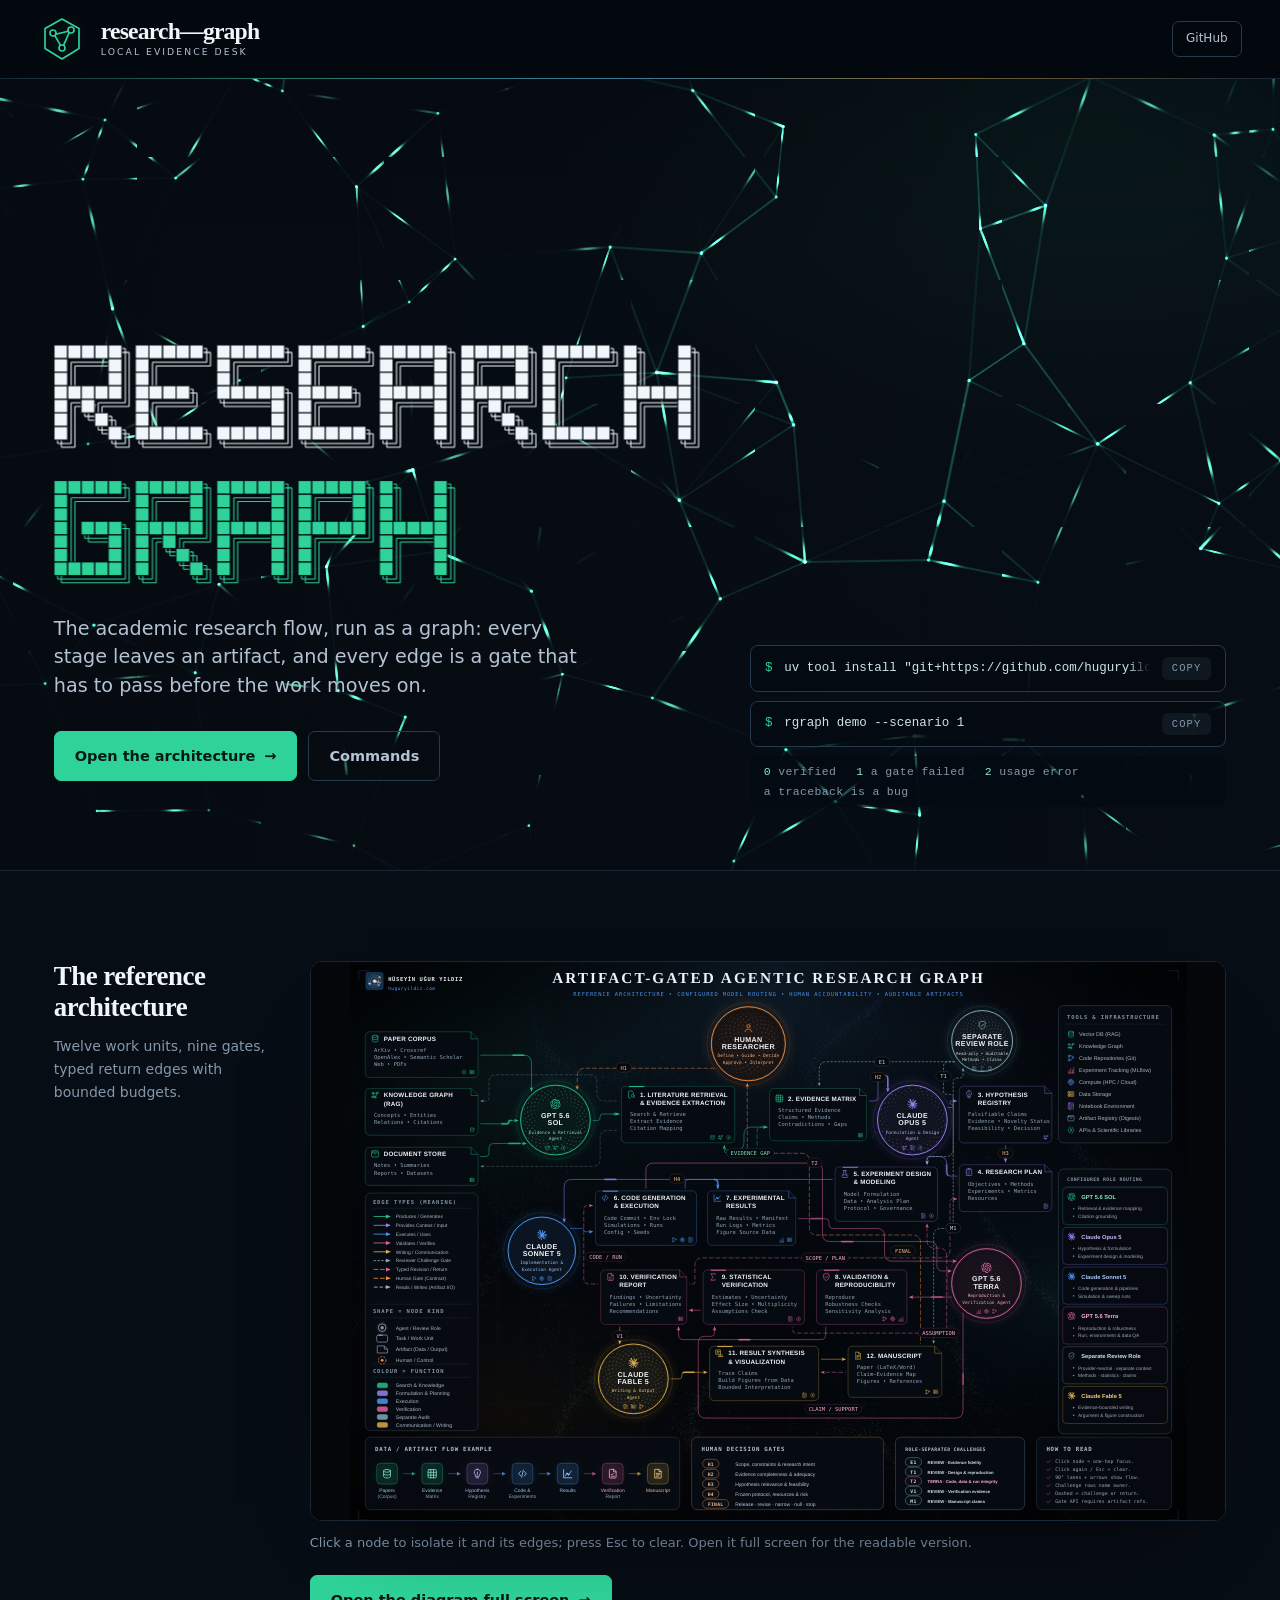
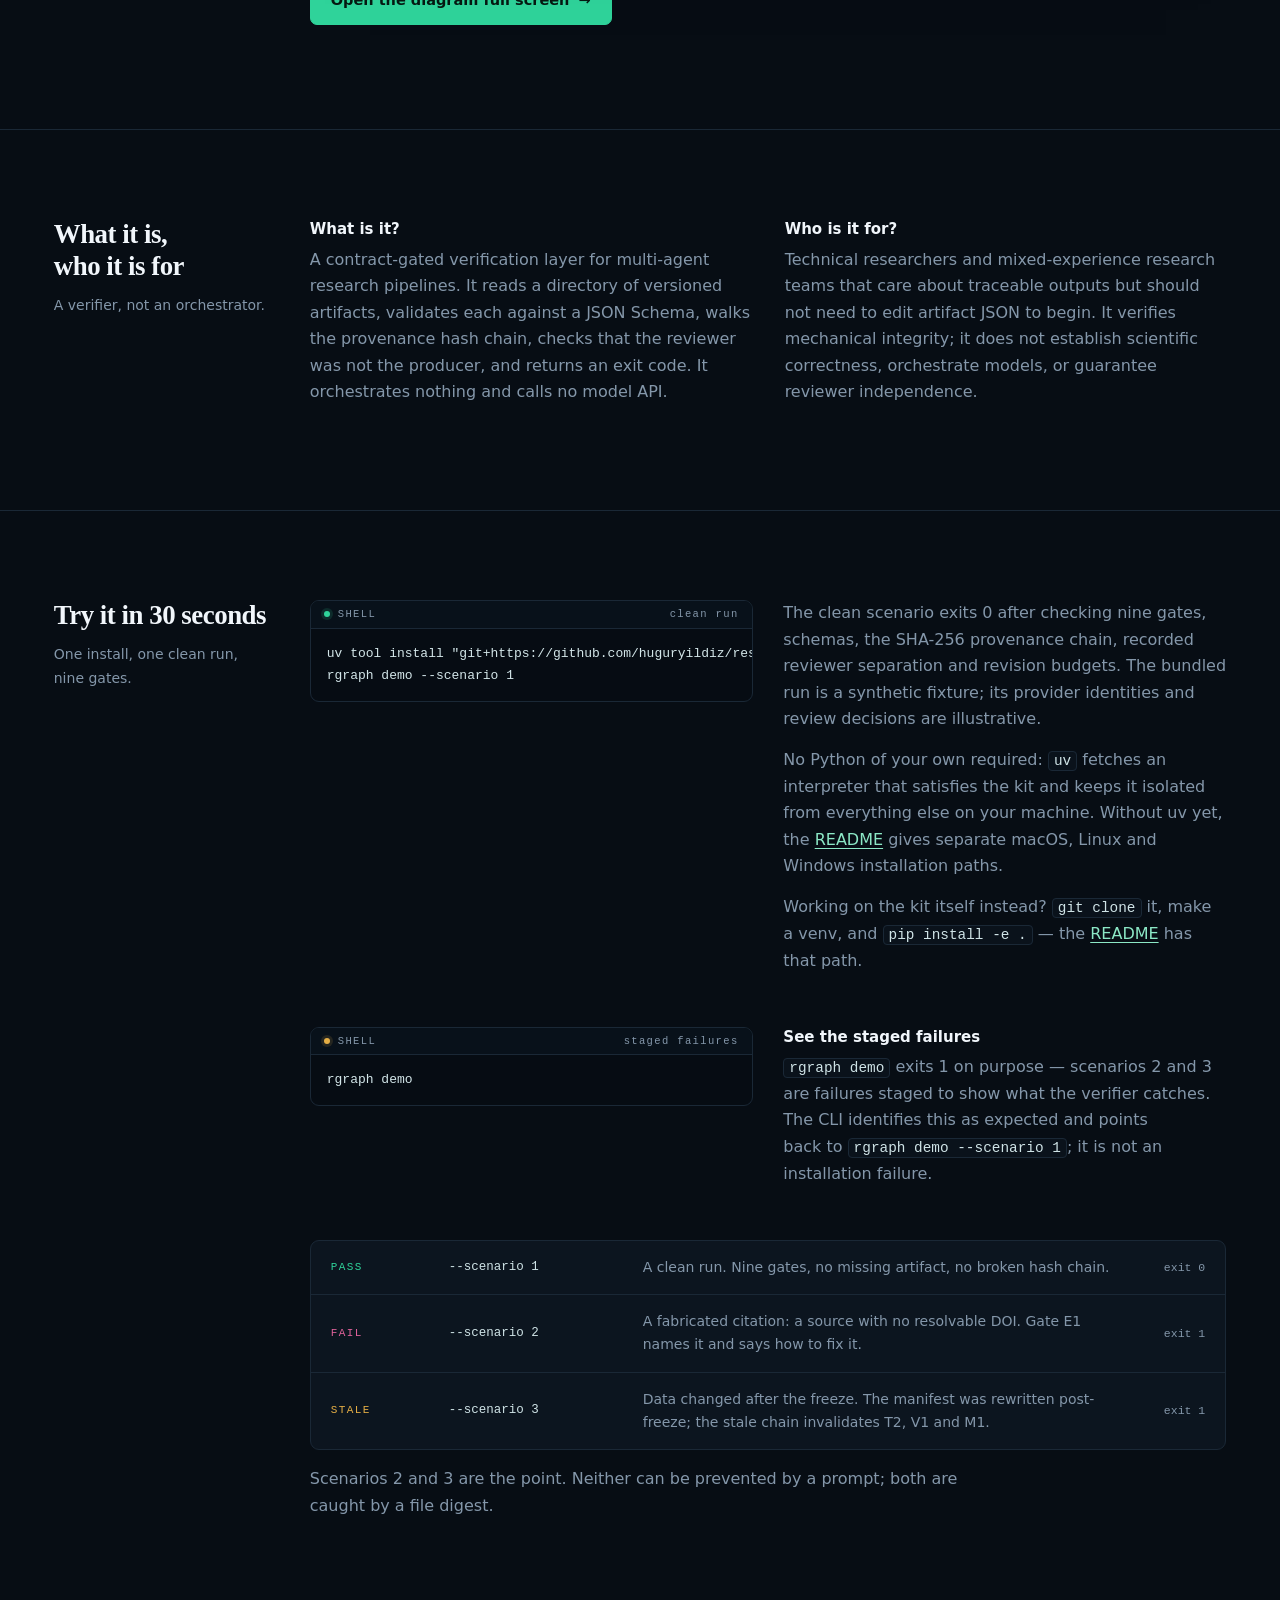
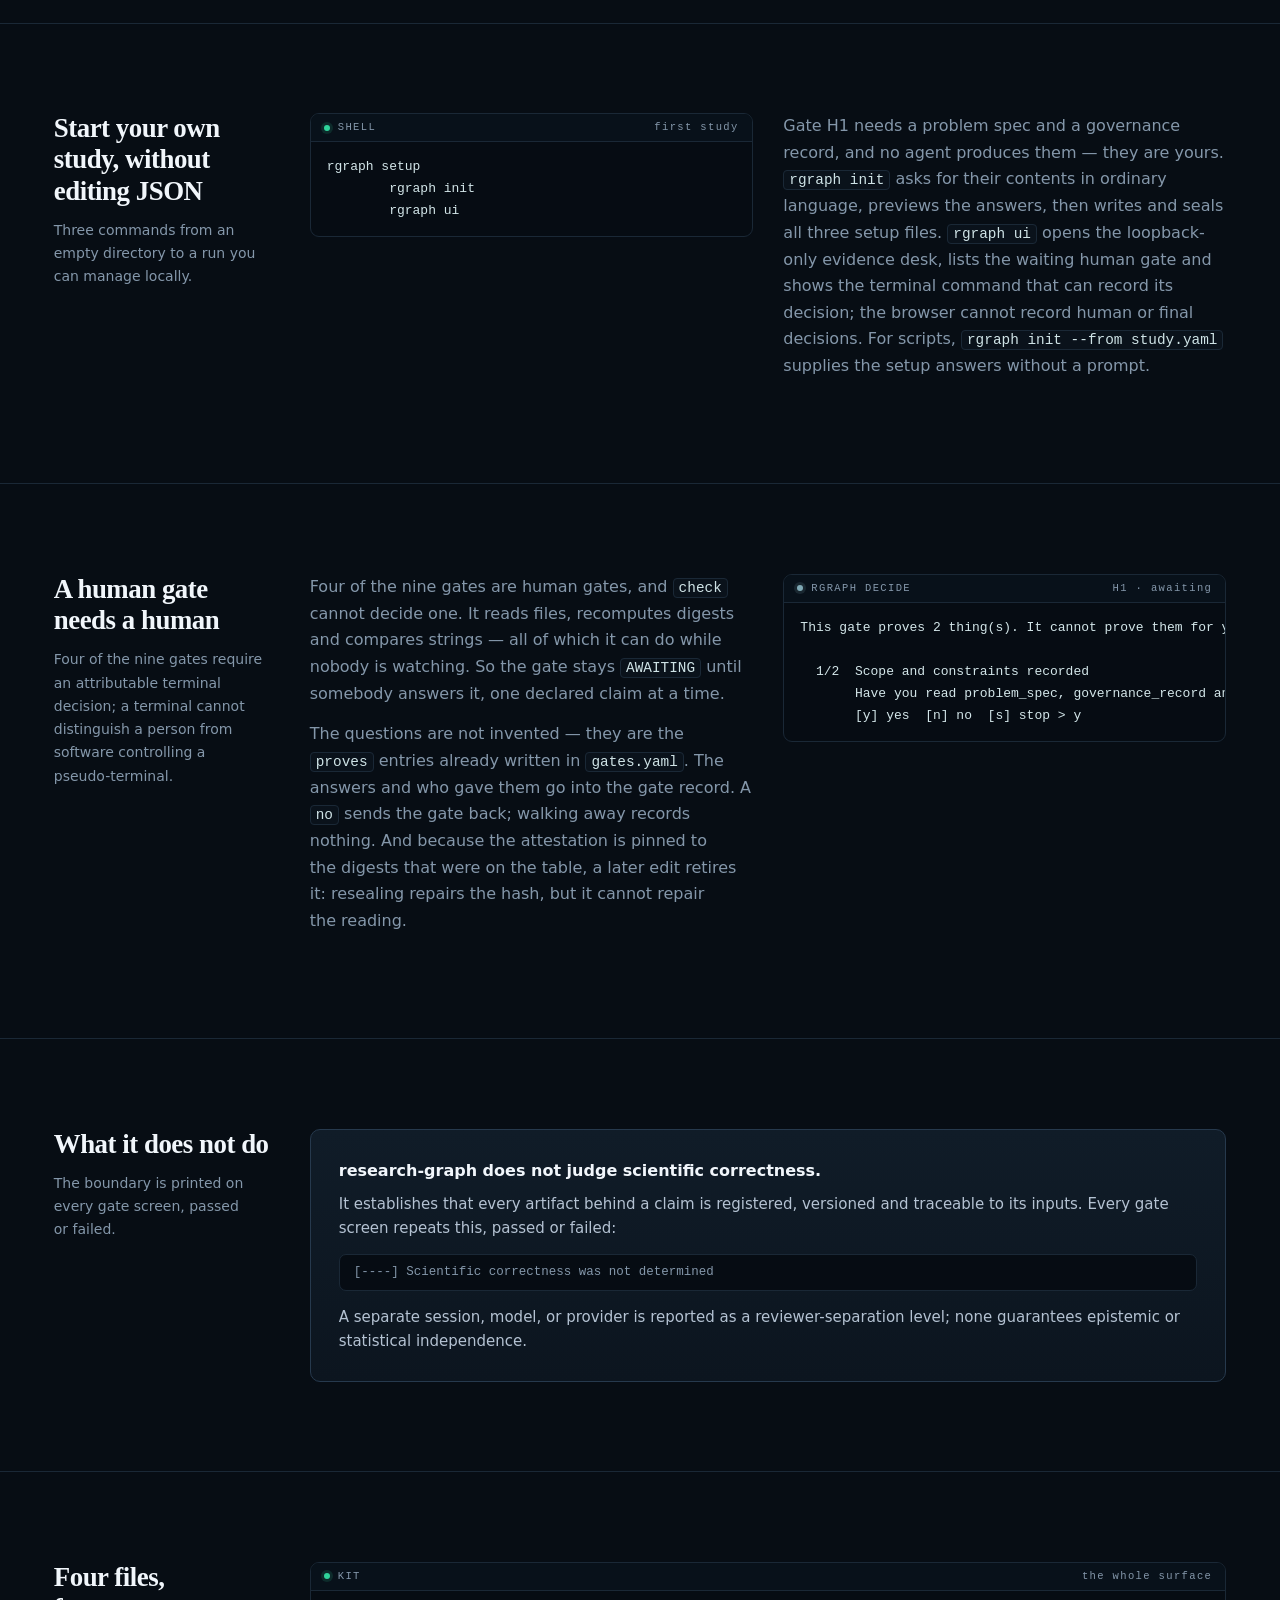
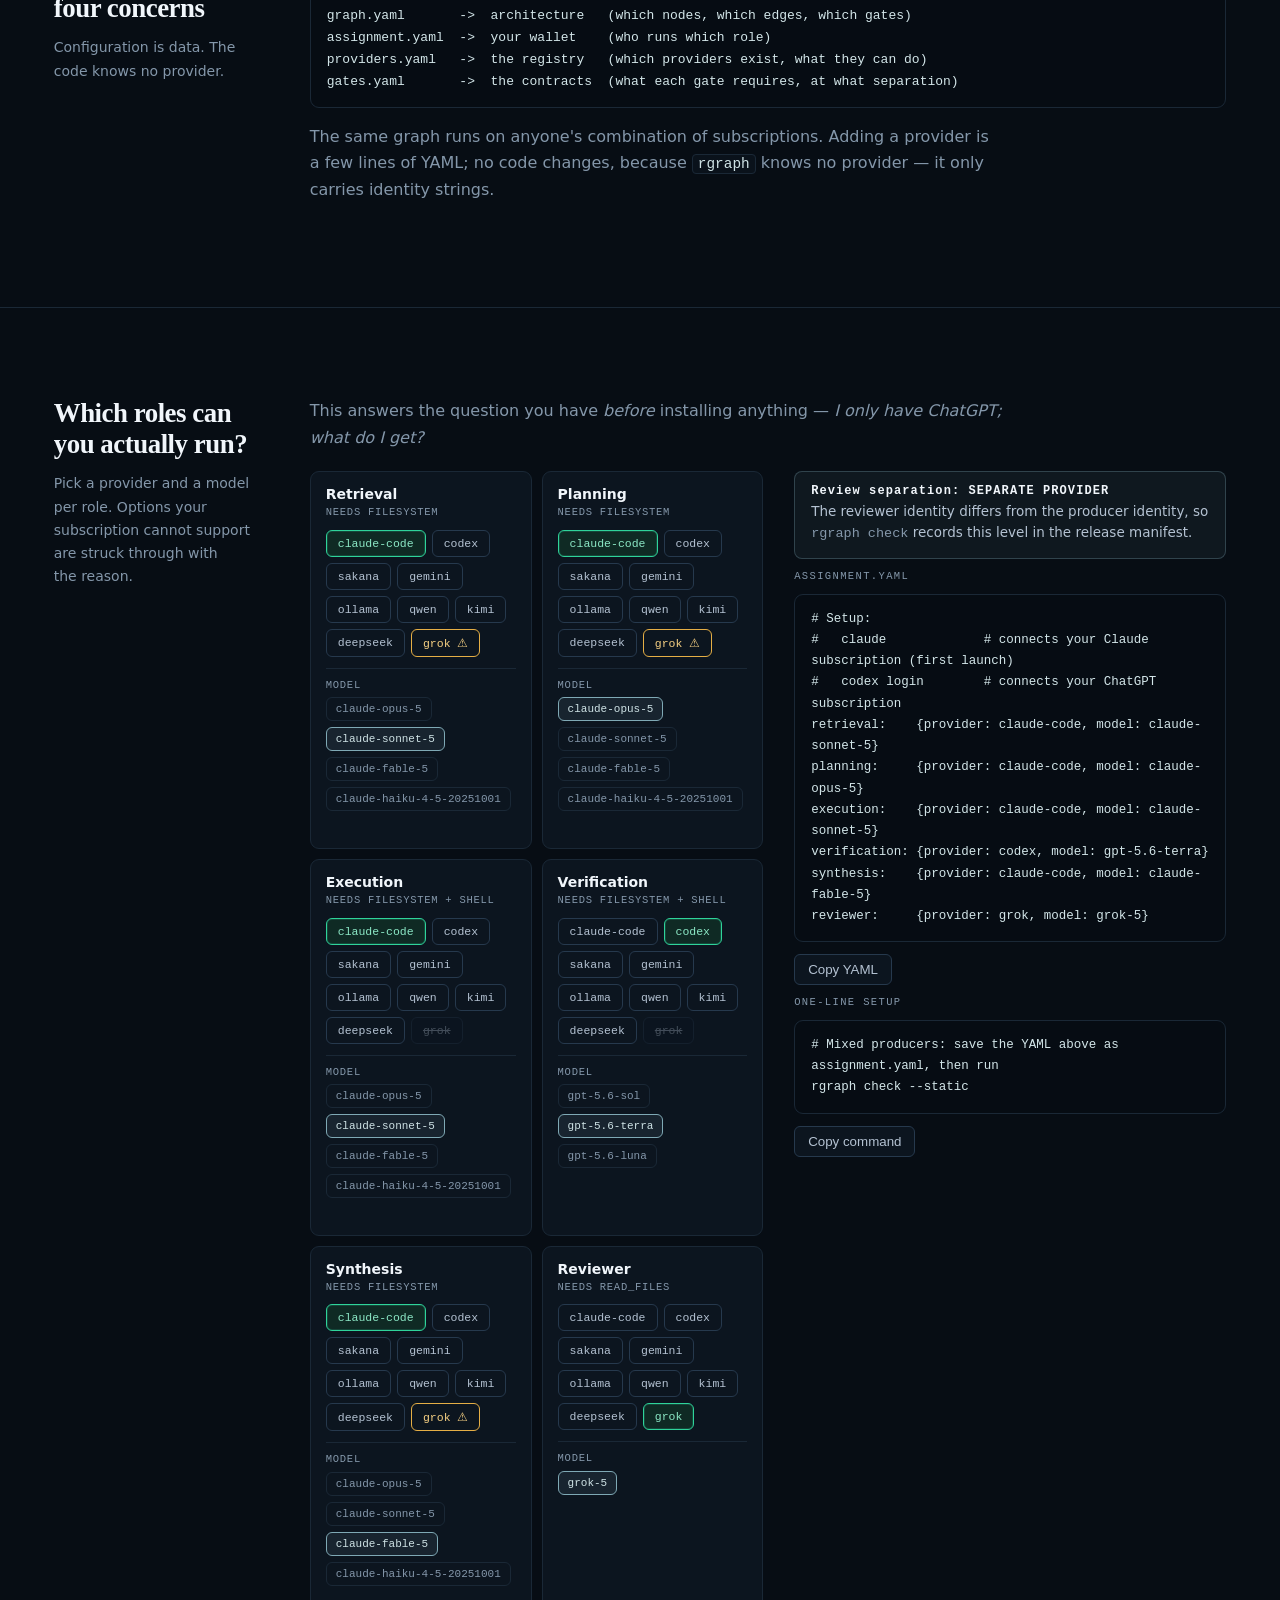
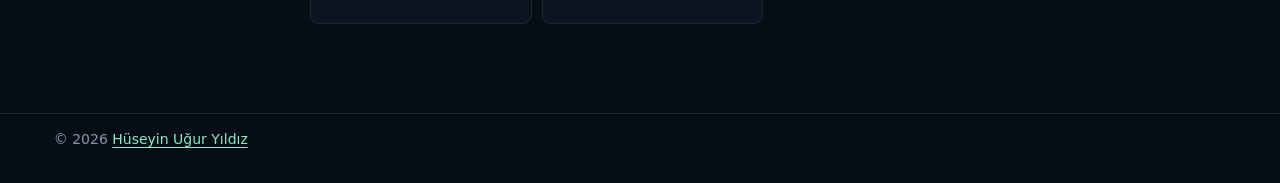
==== commit c7caf961: "fix: point the landing header at the surviving icon asset aee91b8 moved the graph-mark design into a" ====
--- a/index.html
+++ b/index.html
@@ -301,7 +301,7 @@
 <header>
   <div class="shell bar">
     <div class="brand">
-      <img class="brand-mark" src="assets/graph-mark.svg" alt="" width="48" height="48">
+      <img class="brand-mark" src="assets/icon.svg" alt="" width="48" height="48">
       <span class="brand-copy">
         <span class="brand-name">research—graph</span>
         <span class="brand-kicker">local evidence desk</span>
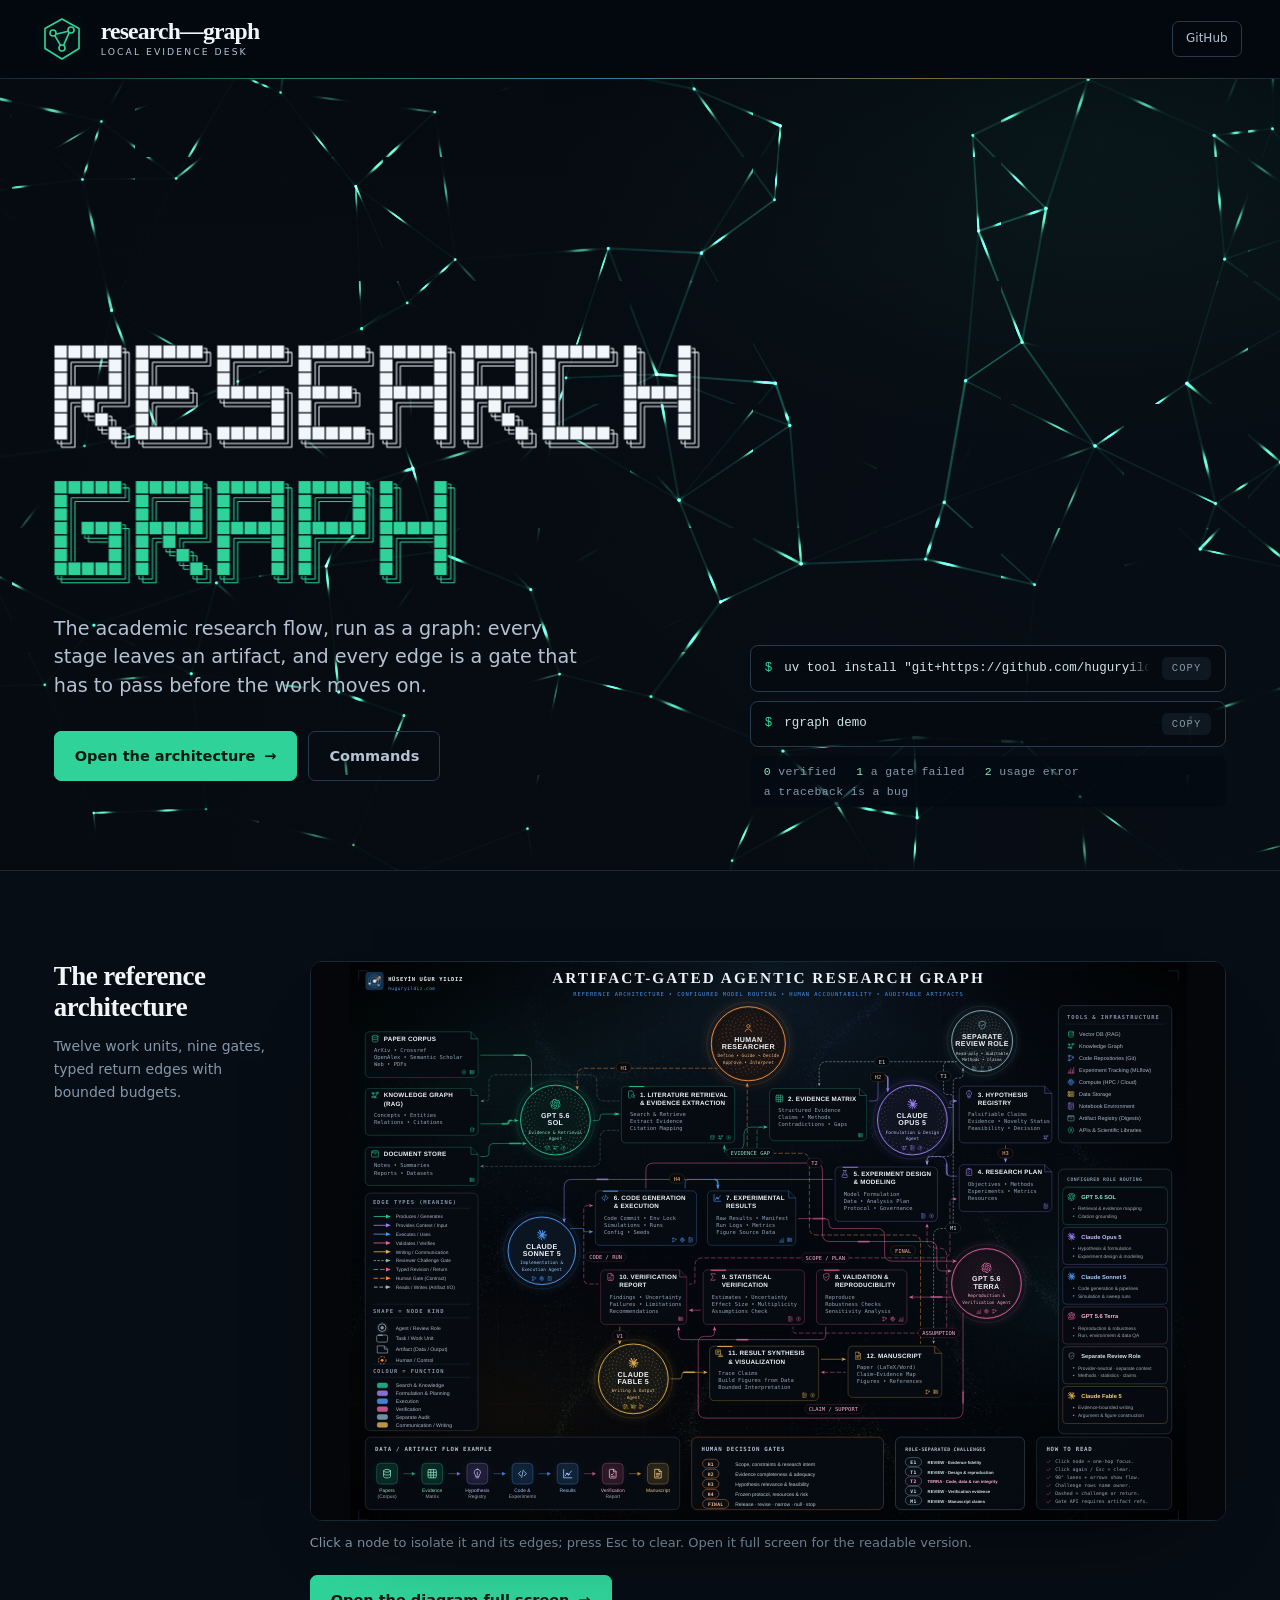
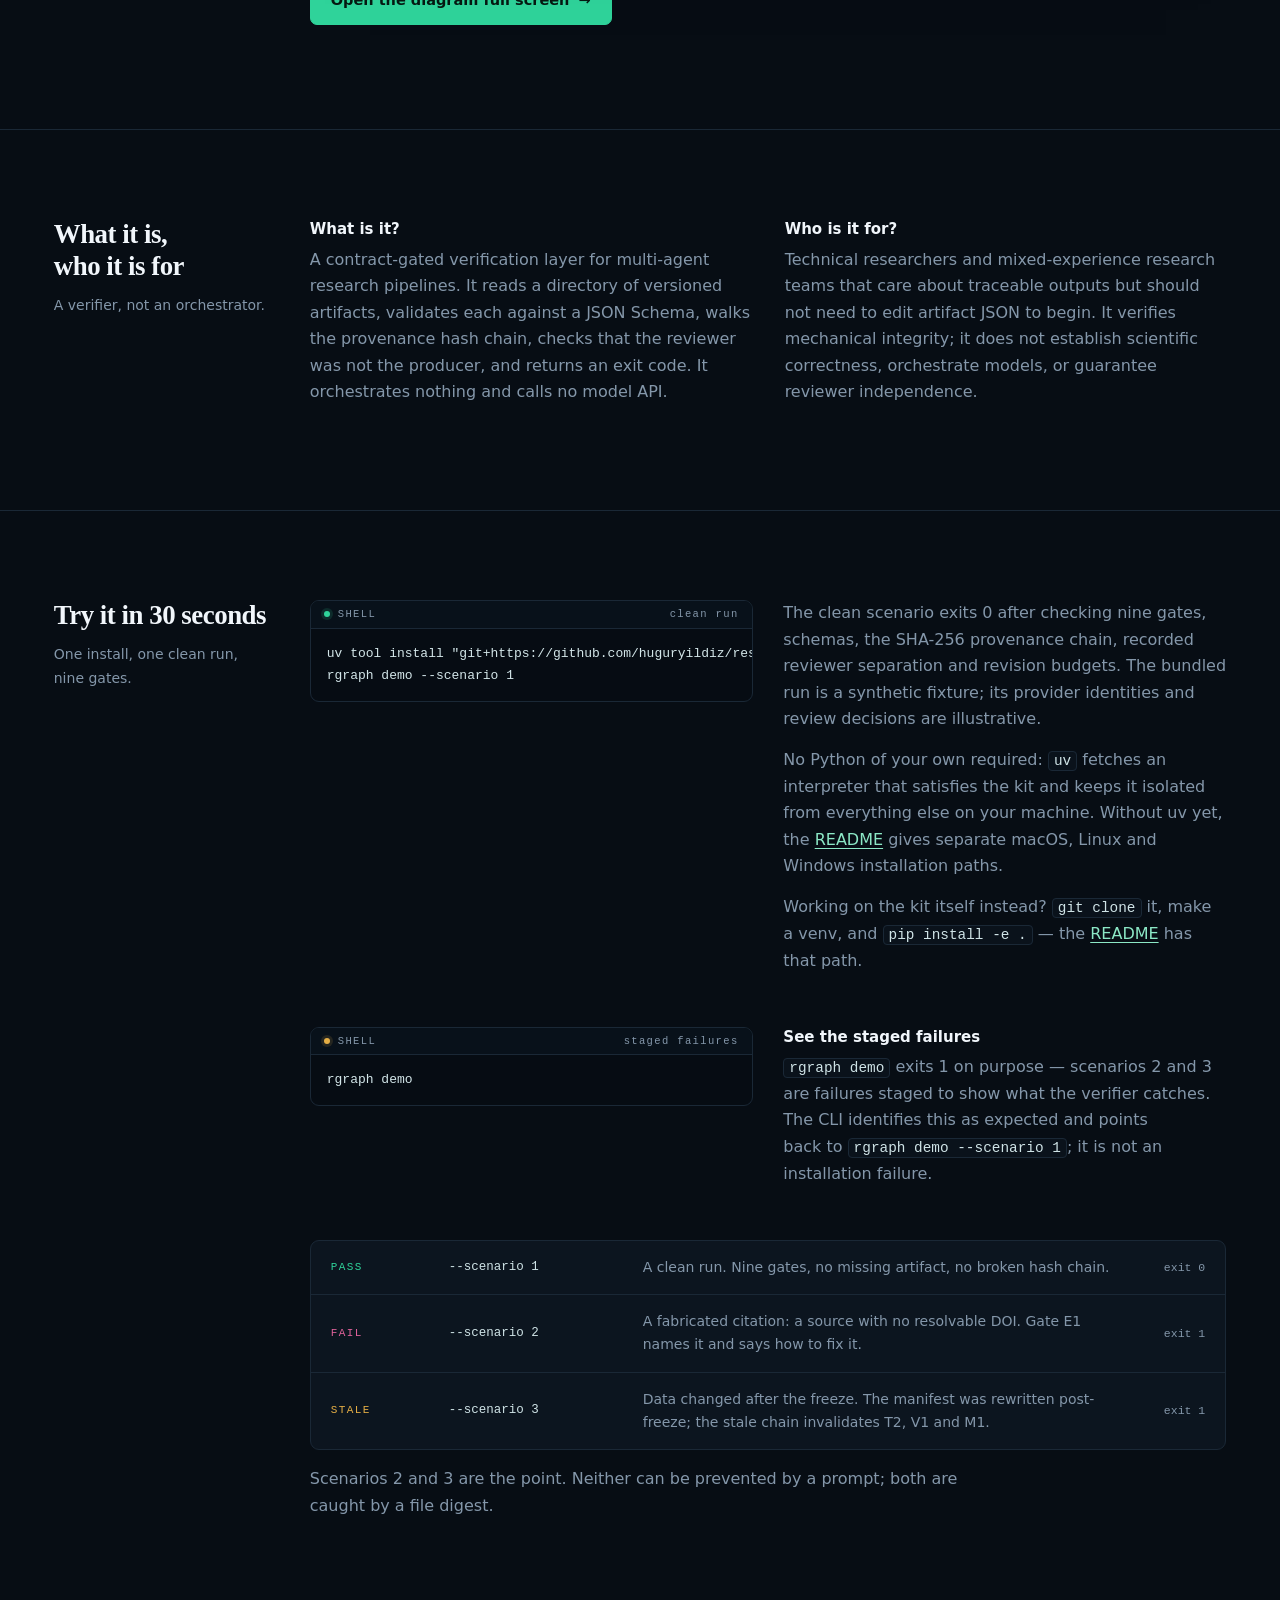
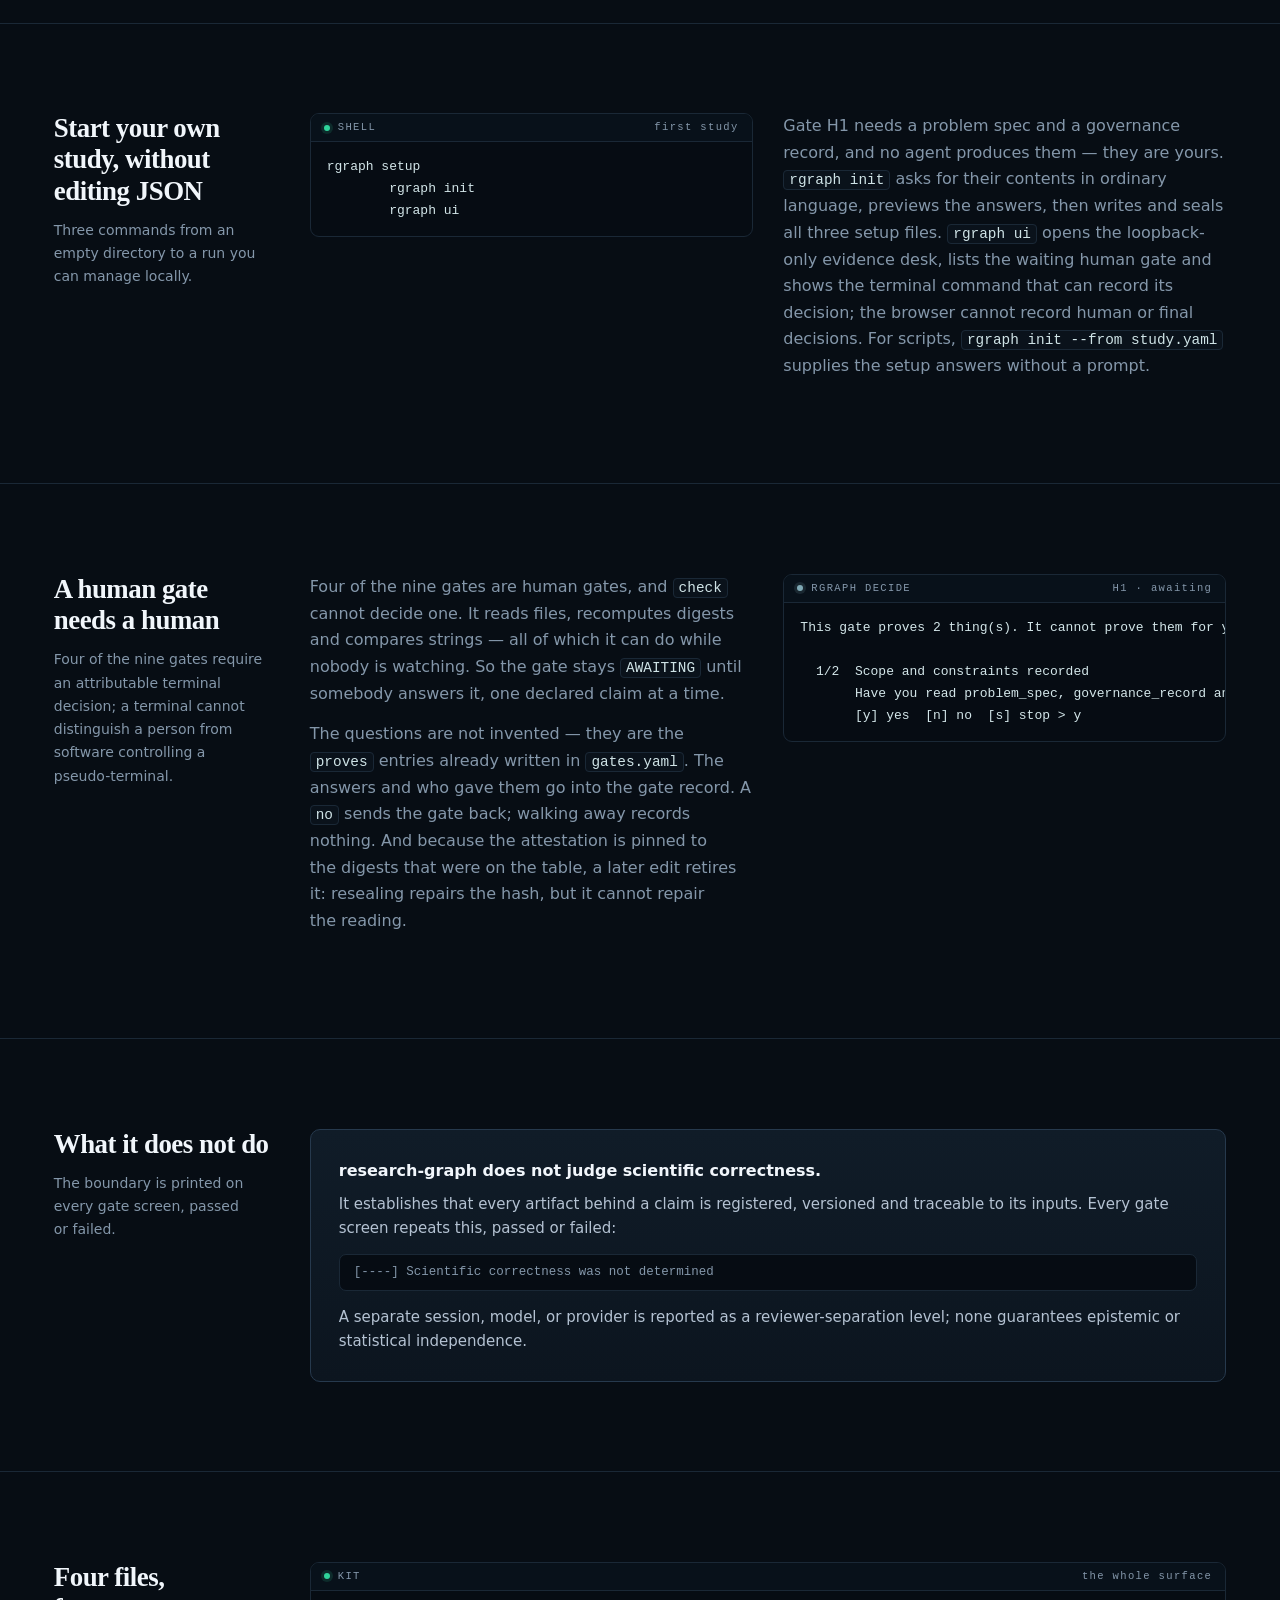
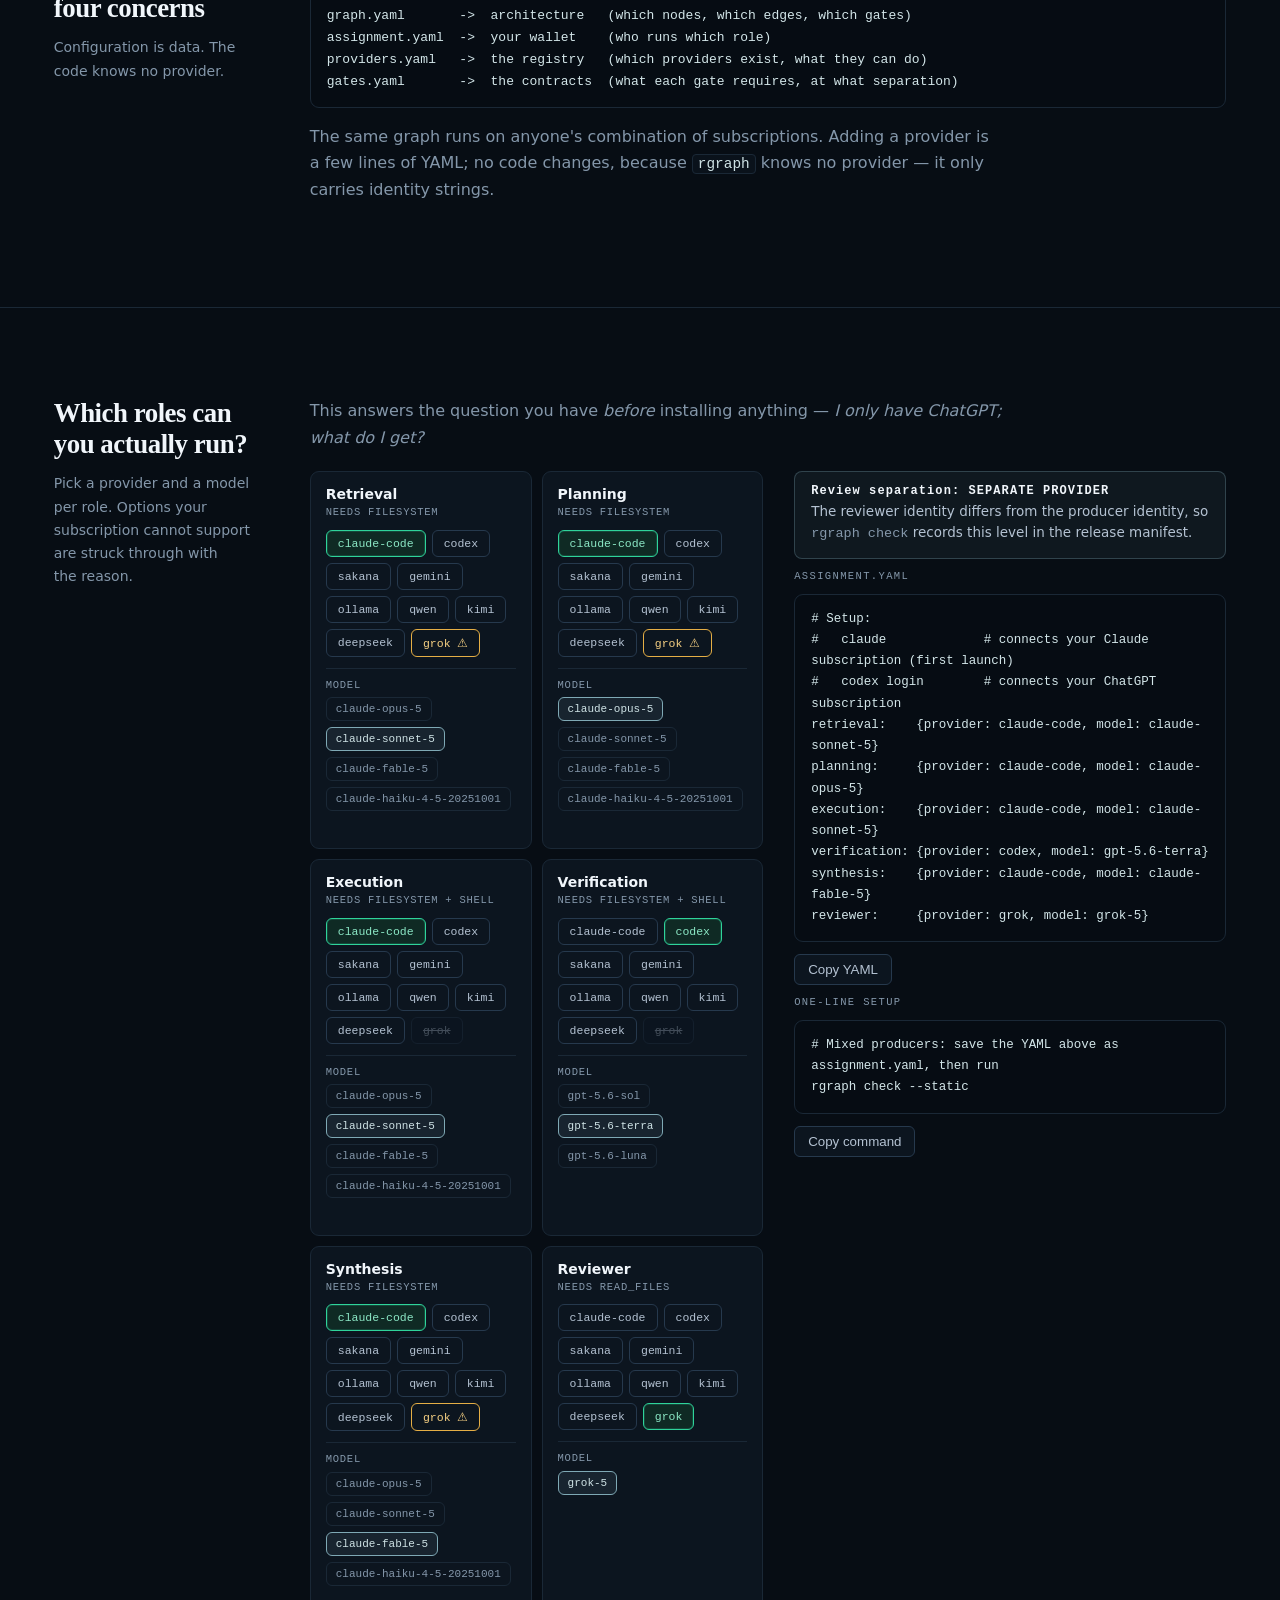
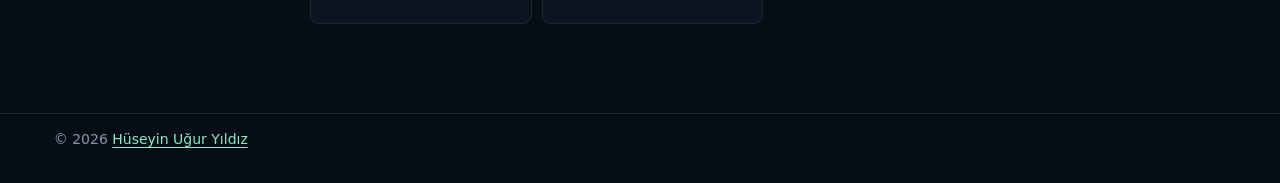
==== commit ec13a887: "Make the CLI demo explain its value" ====
--- a/index.html
+++ b/index.html
@@ -331,7 +331,7 @@
       <div class="runline"><b>$</b><code id="run-install">uv tool install "git+https://github.com/huguryildiz/research-graph@v0.3.0"</code>
         <button type="button" class="rg-copy" data-target="run-install"
                 aria-label="Copy the install command">Copy</button></div>
-      <div class="runline"><b>$</b><code id="run-demo">rgraph demo --scenario 1</code>
+      <div class="runline"><b>$</b><code id="run-demo">rgraph demo</code>
         <button type="button" class="rg-copy" data-target="run-demo"
                 aria-label="Copy the demo command">Copy</button></div>
       <p class="exit"><span><i>0</i> verified</span><span><i>1</i> a gate failed</span><span><i>2</i> usage error</span><span>a traceback is a bug</span></p>
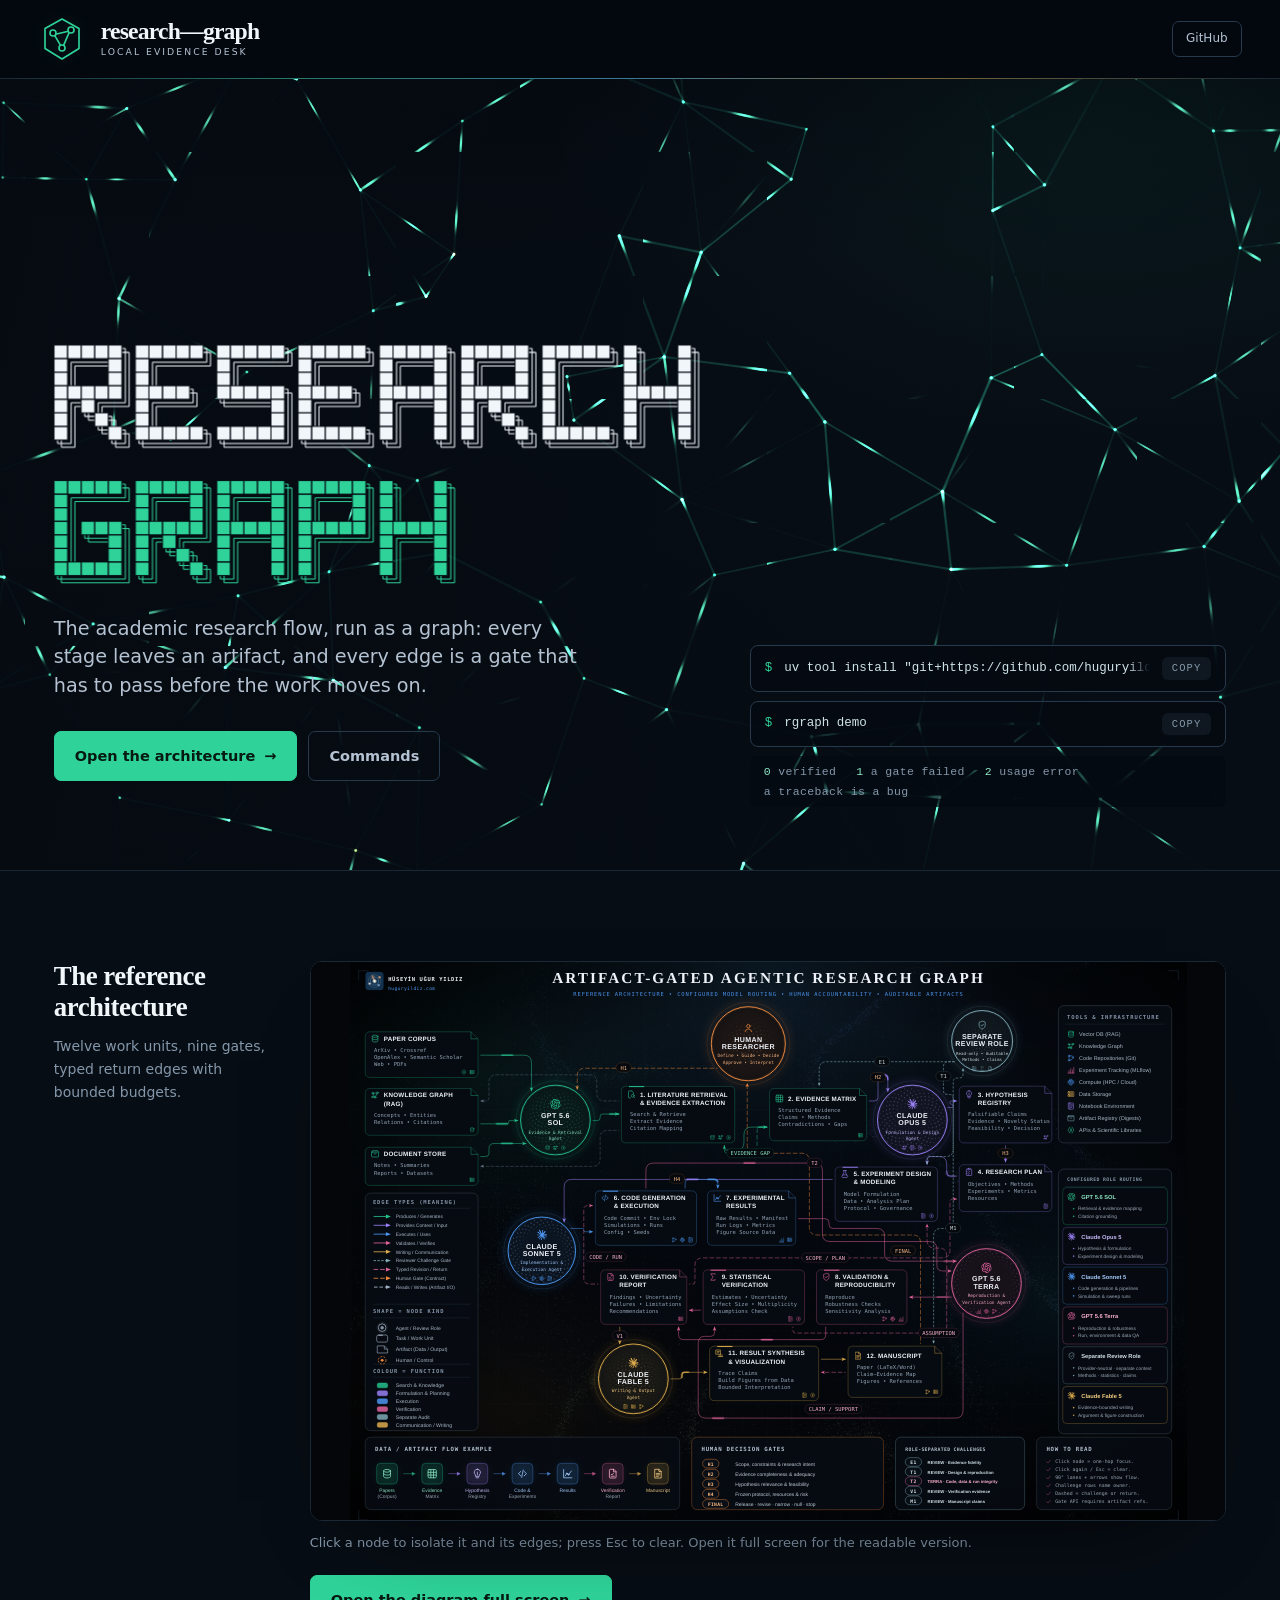
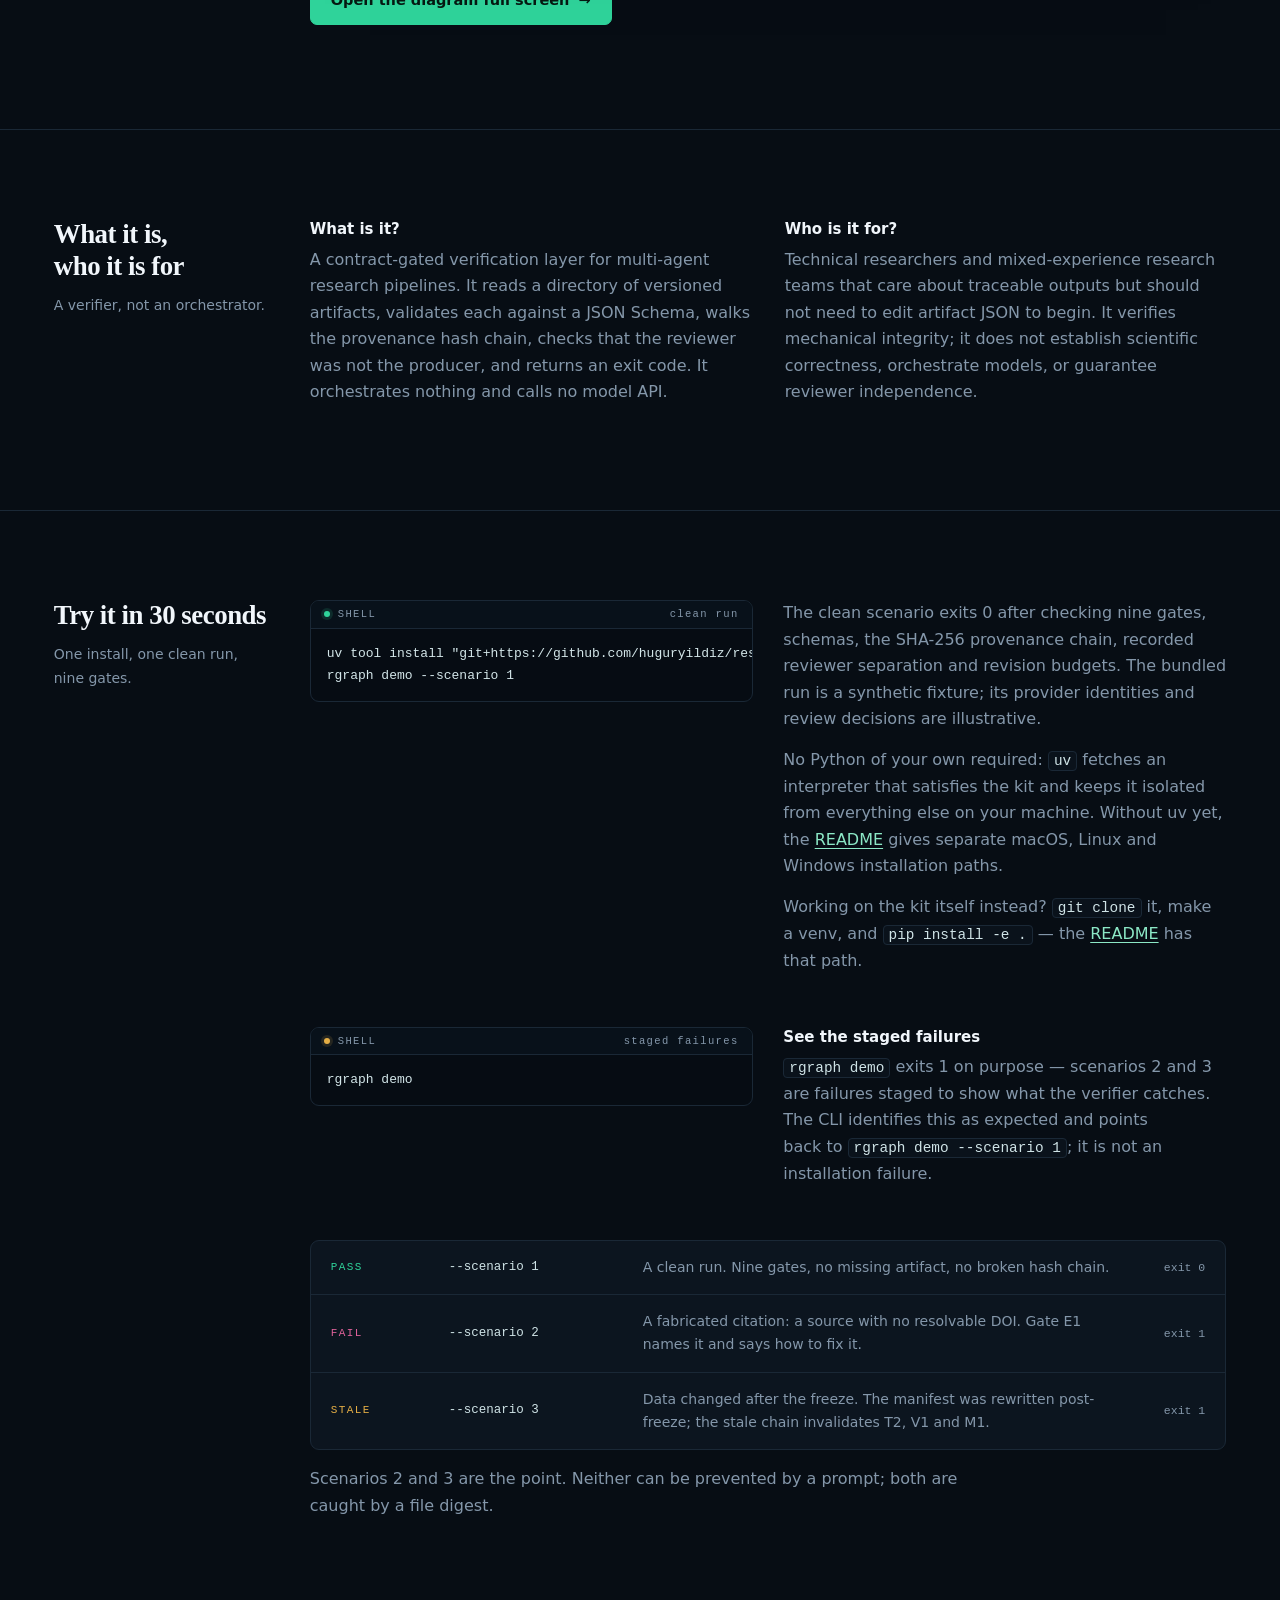
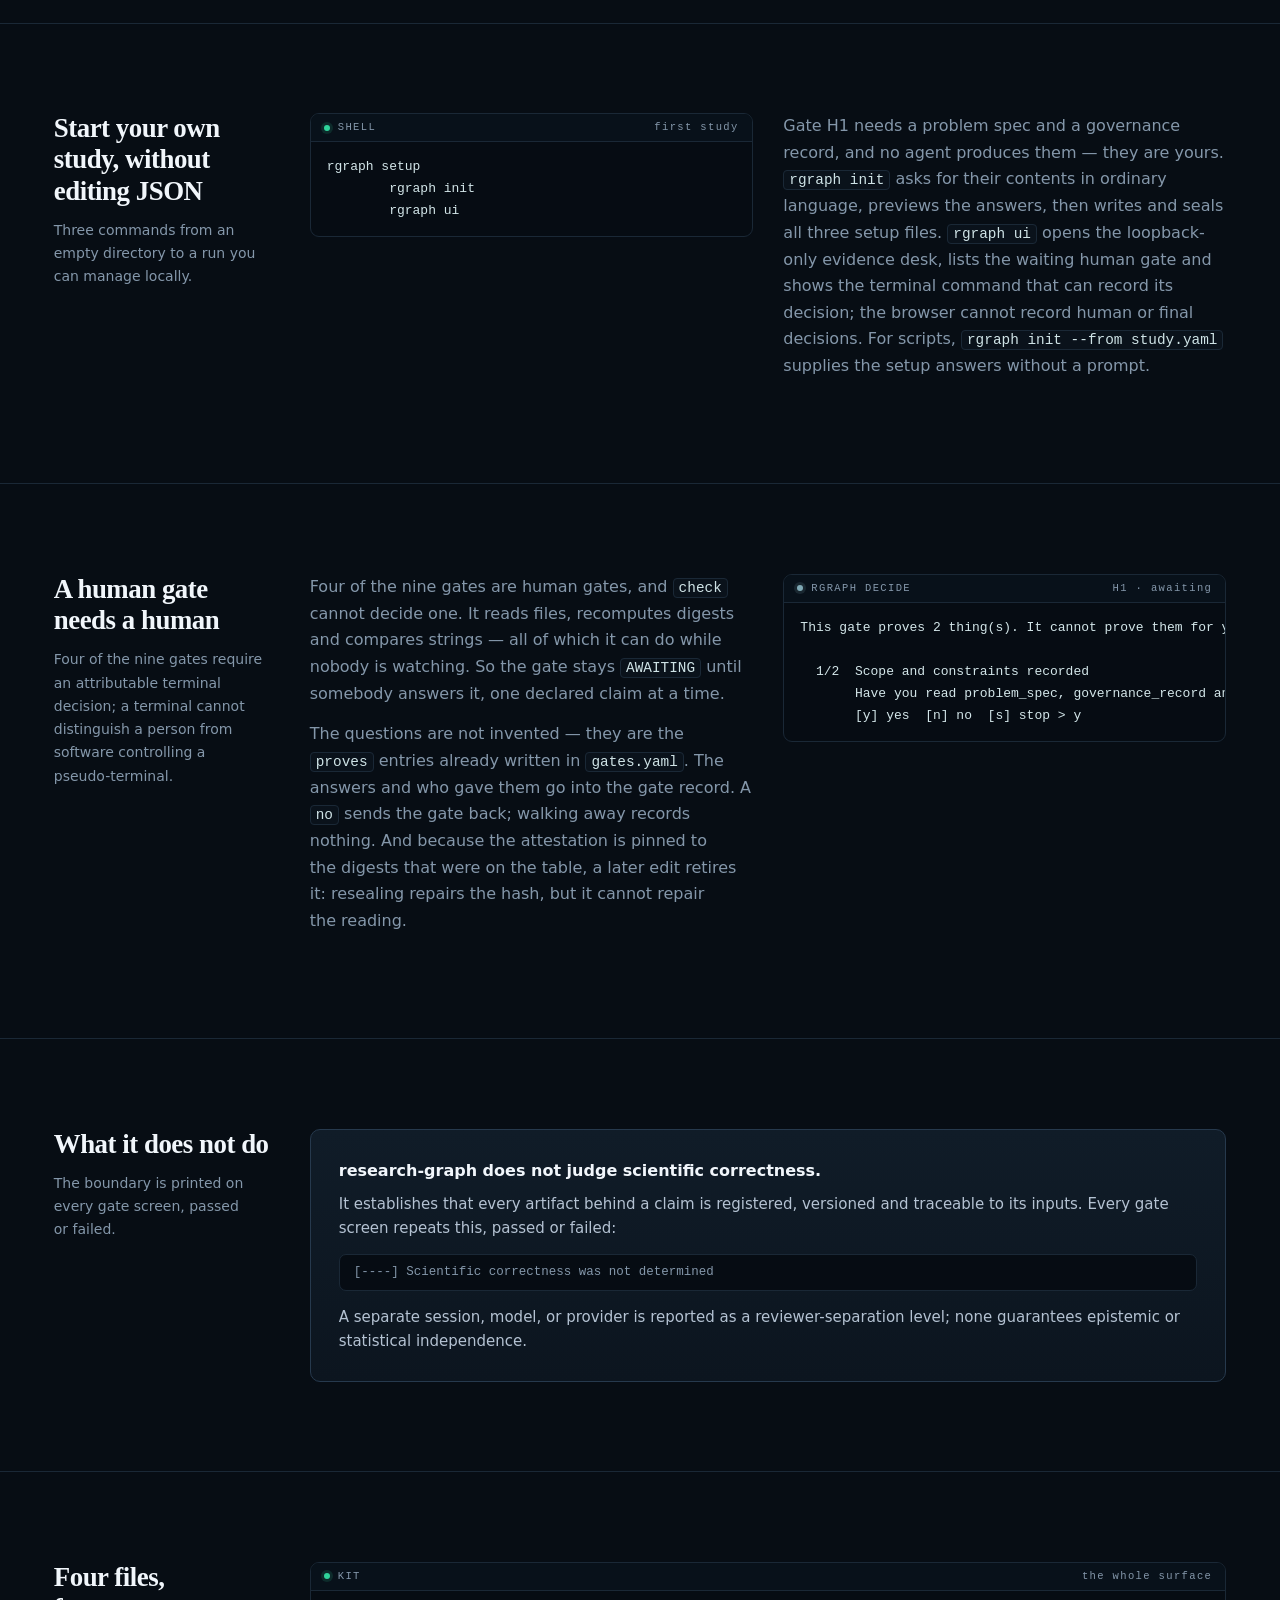
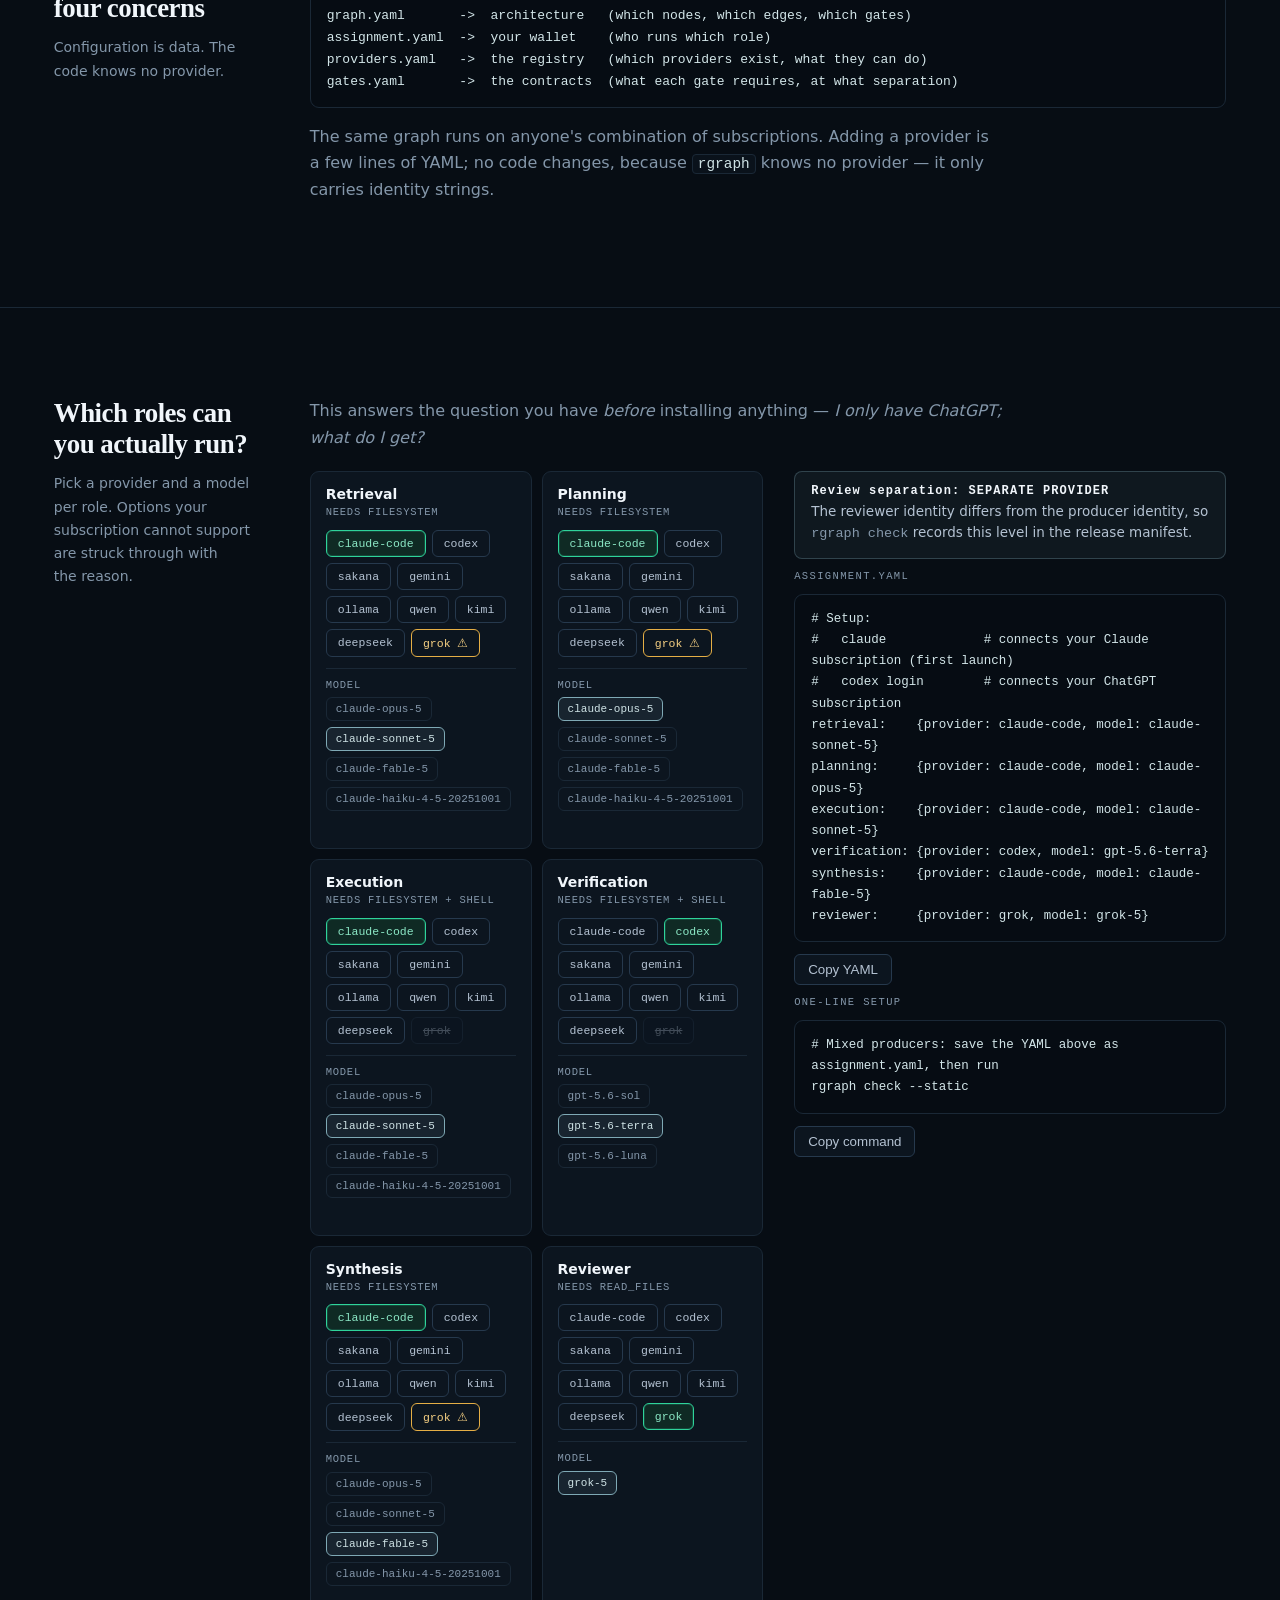
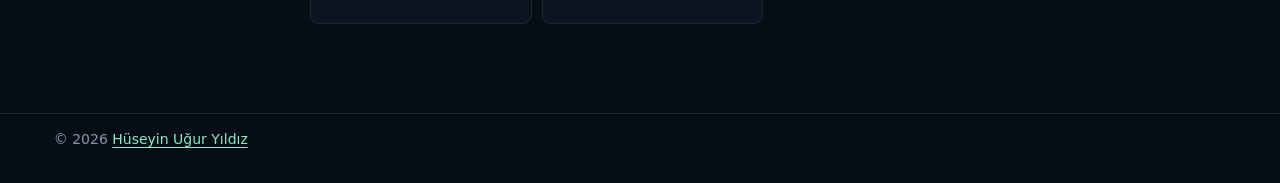
==== commit 6a30c9cd: "Release 0.4.0, so the install commands reach the browser The published install commands pinned v0.3." ====
--- a/index.html
+++ b/index.html
@@ -328,7 +328,7 @@
       </div>
     </div>
     <div class="hero-run">
-      <div class="runline"><b>$</b><code id="run-install">uv tool install "git+https://github.com/huguryildiz/research-graph@v0.3.0"</code>
+      <div class="runline"><b>$</b><code id="run-install">uv tool install "git+https://github.com/huguryildiz/research-graph@v0.4.0"</code>
         <button type="button" class="rg-copy" data-target="run-install"
                 aria-label="Copy the install command">Copy</button></div>
       <div class="runline"><b>$</b><code id="run-demo">rgraph demo</code>
@@ -397,7 +397,7 @@
         <div class="split">
           <div class="term">
             <div class="term-h"><span><span class="dot"></span>SHELL</span><span>clean run</span></div>
-            <pre>uv tool install "git+https://github.com/huguryildiz/research-graph@v0.3.0"
+            <pre>uv tool install "git+https://github.com/huguryildiz/research-graph@v0.4.0"
 rgraph demo --scenario 1</pre>
           </div>
           <div>
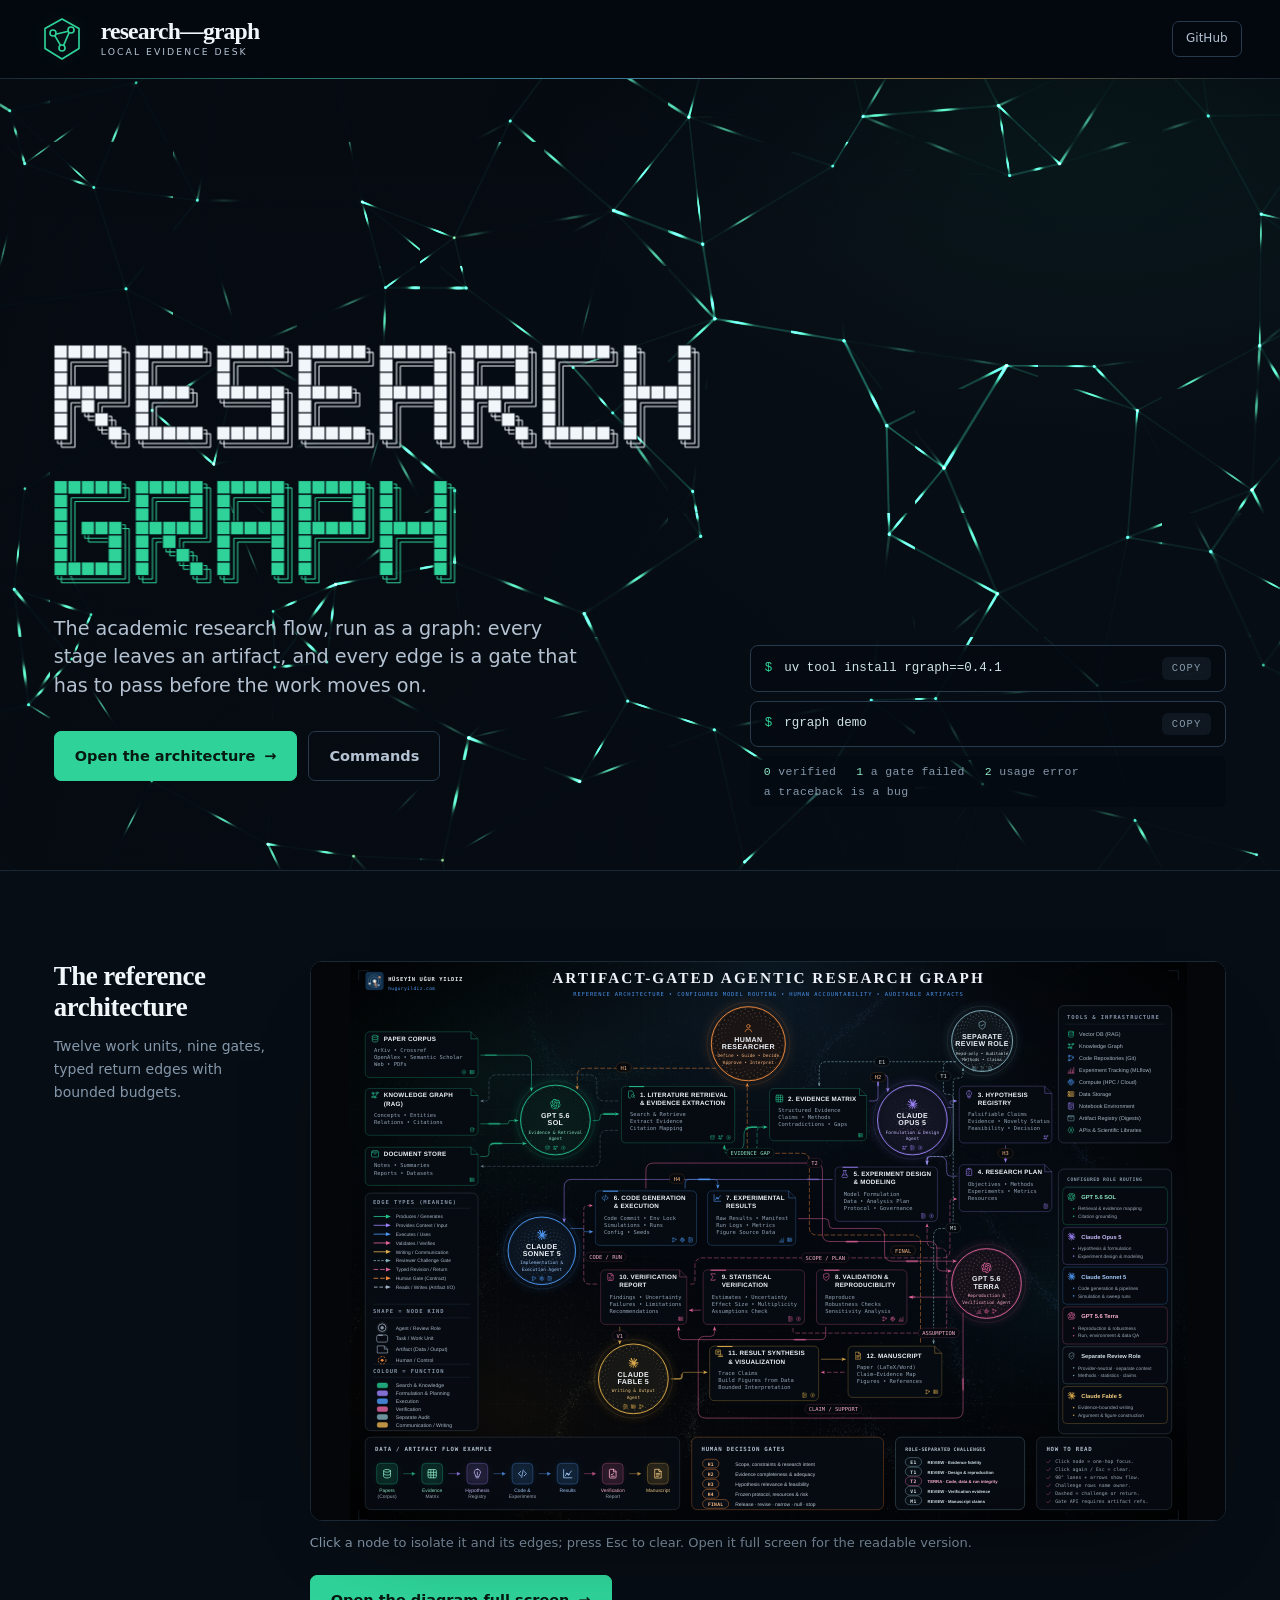
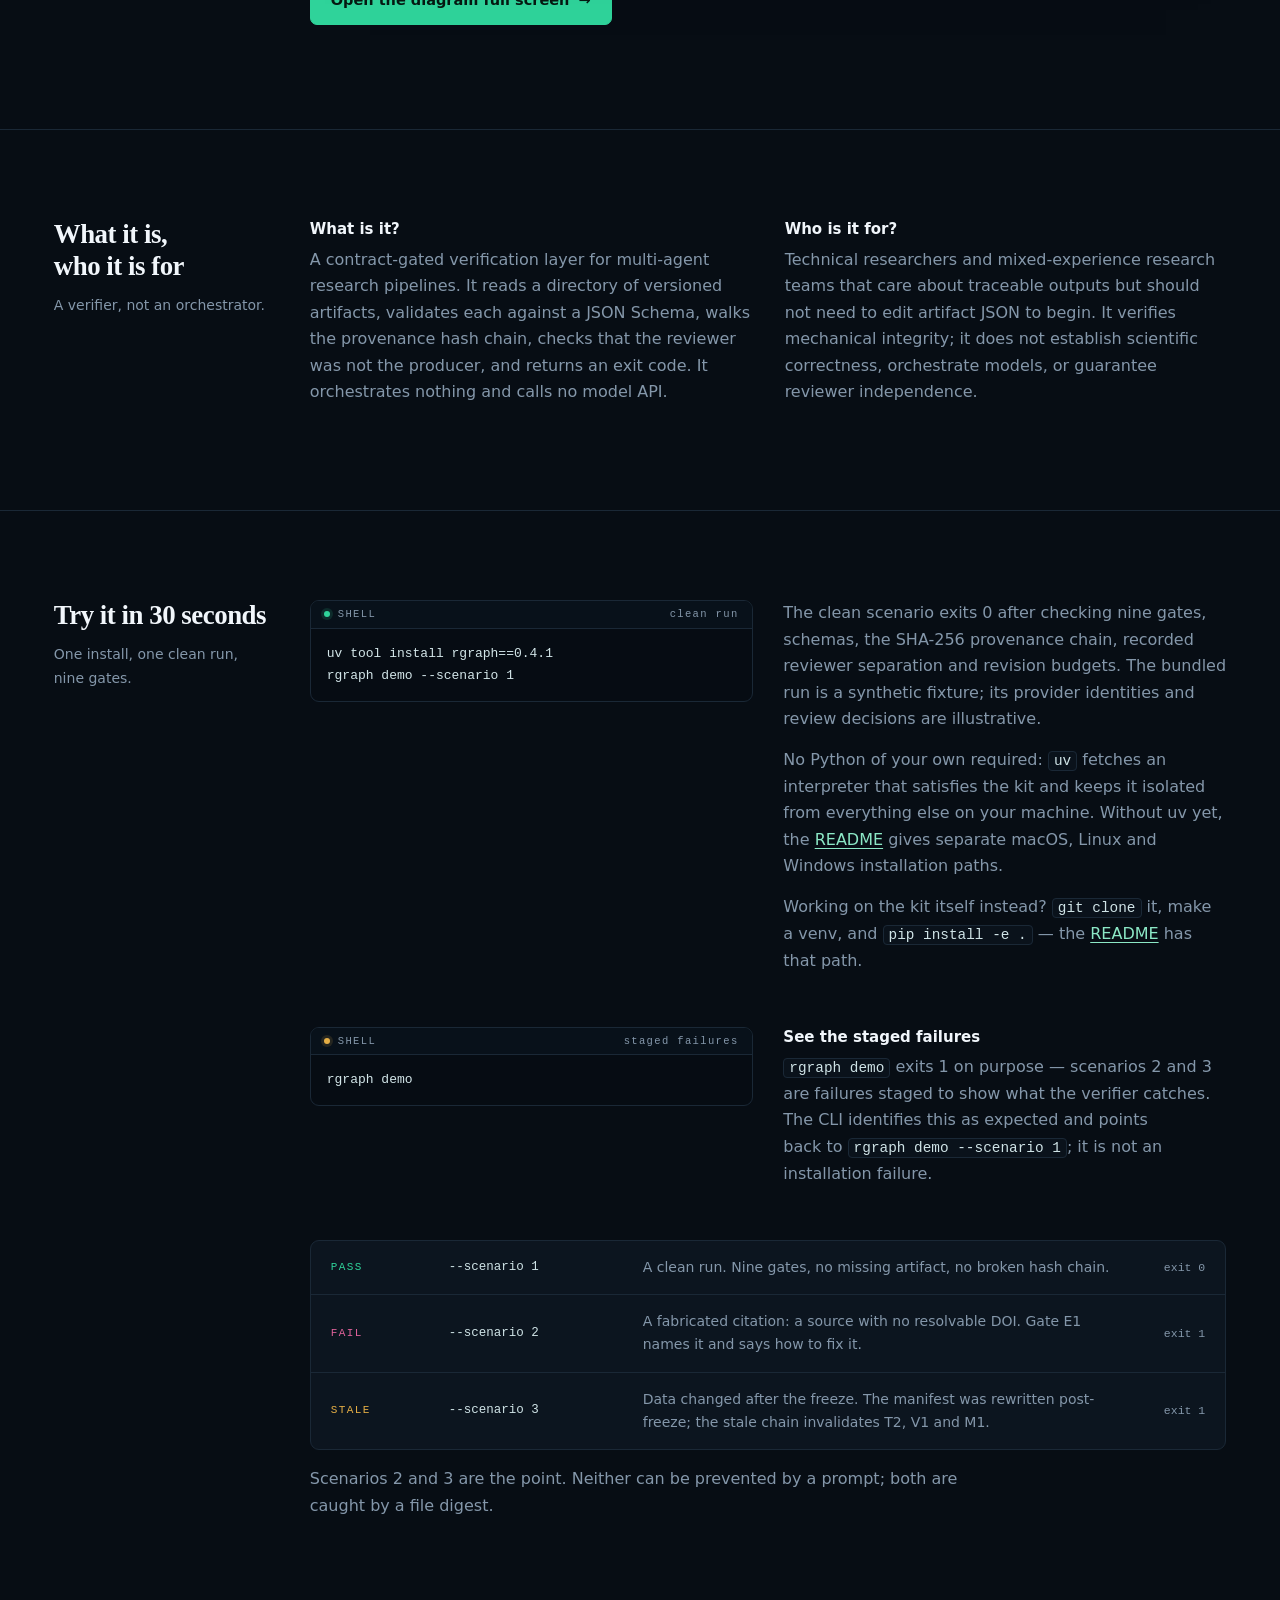
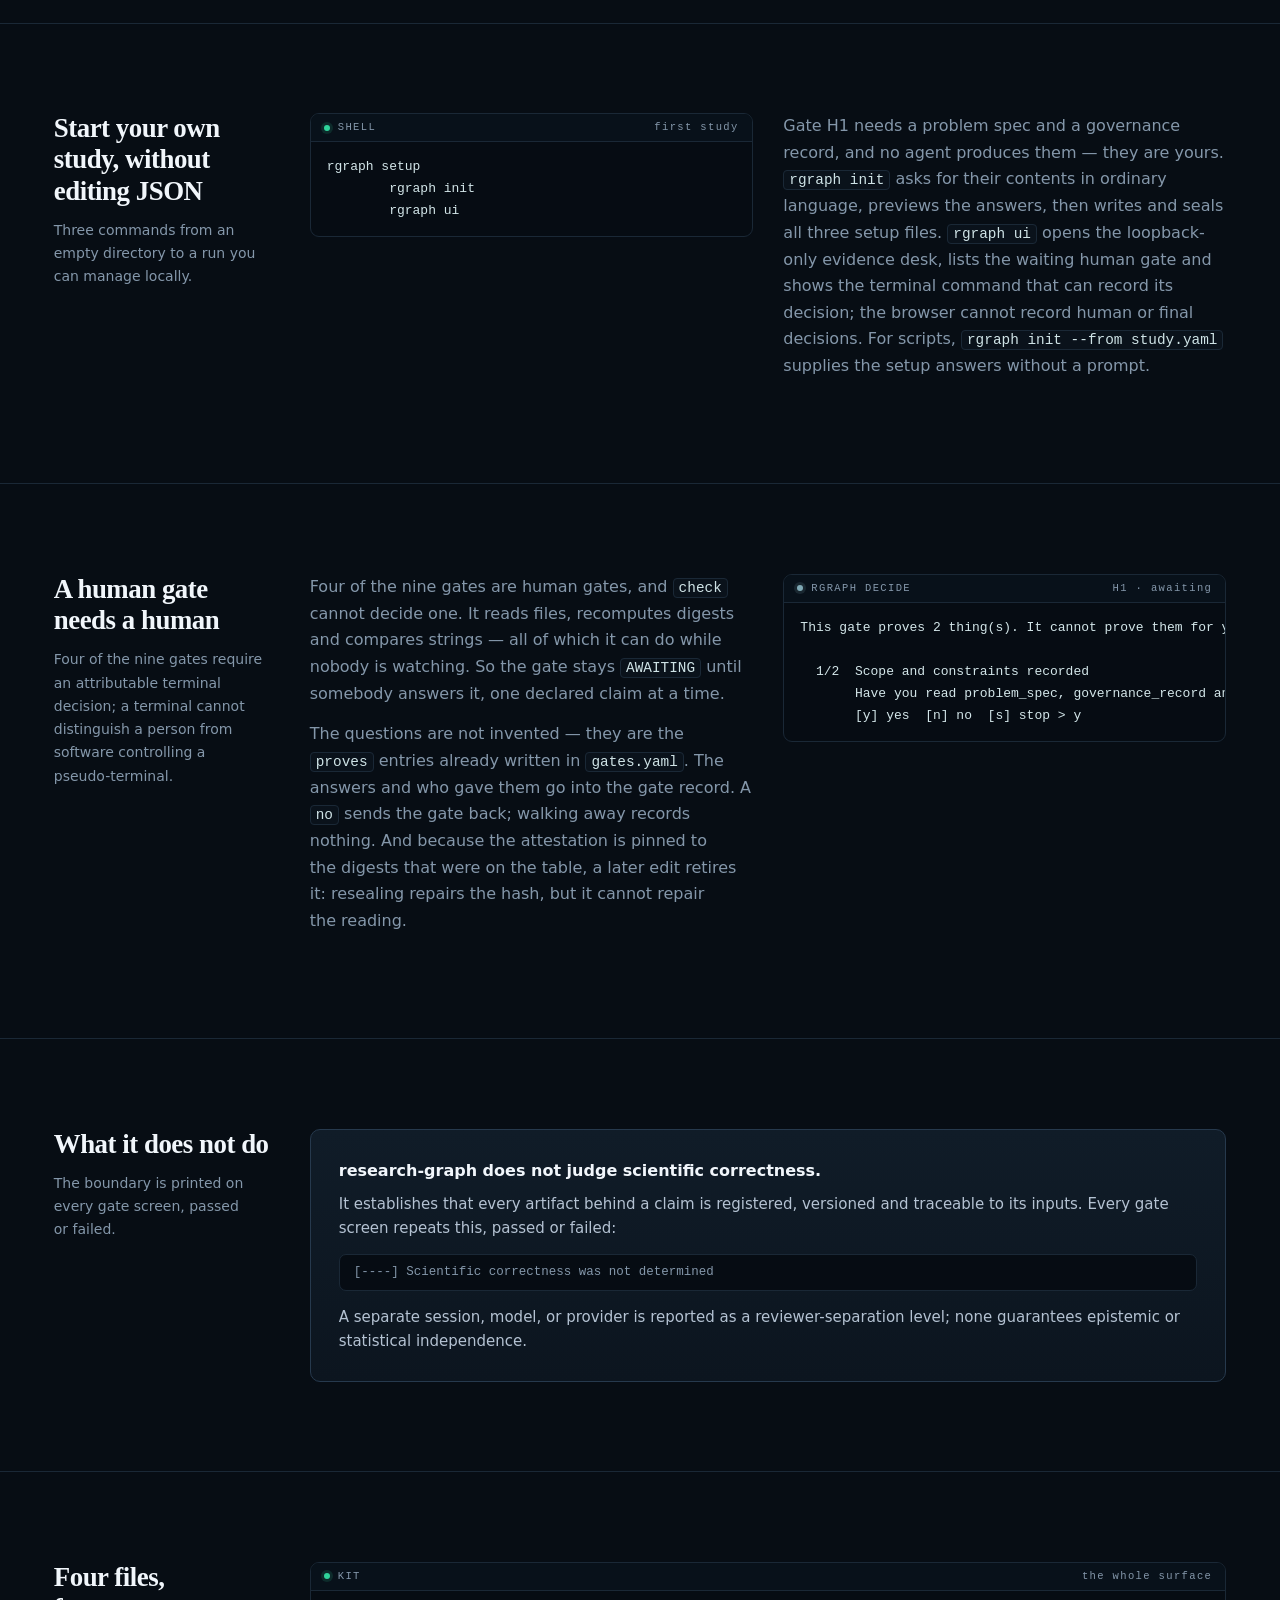
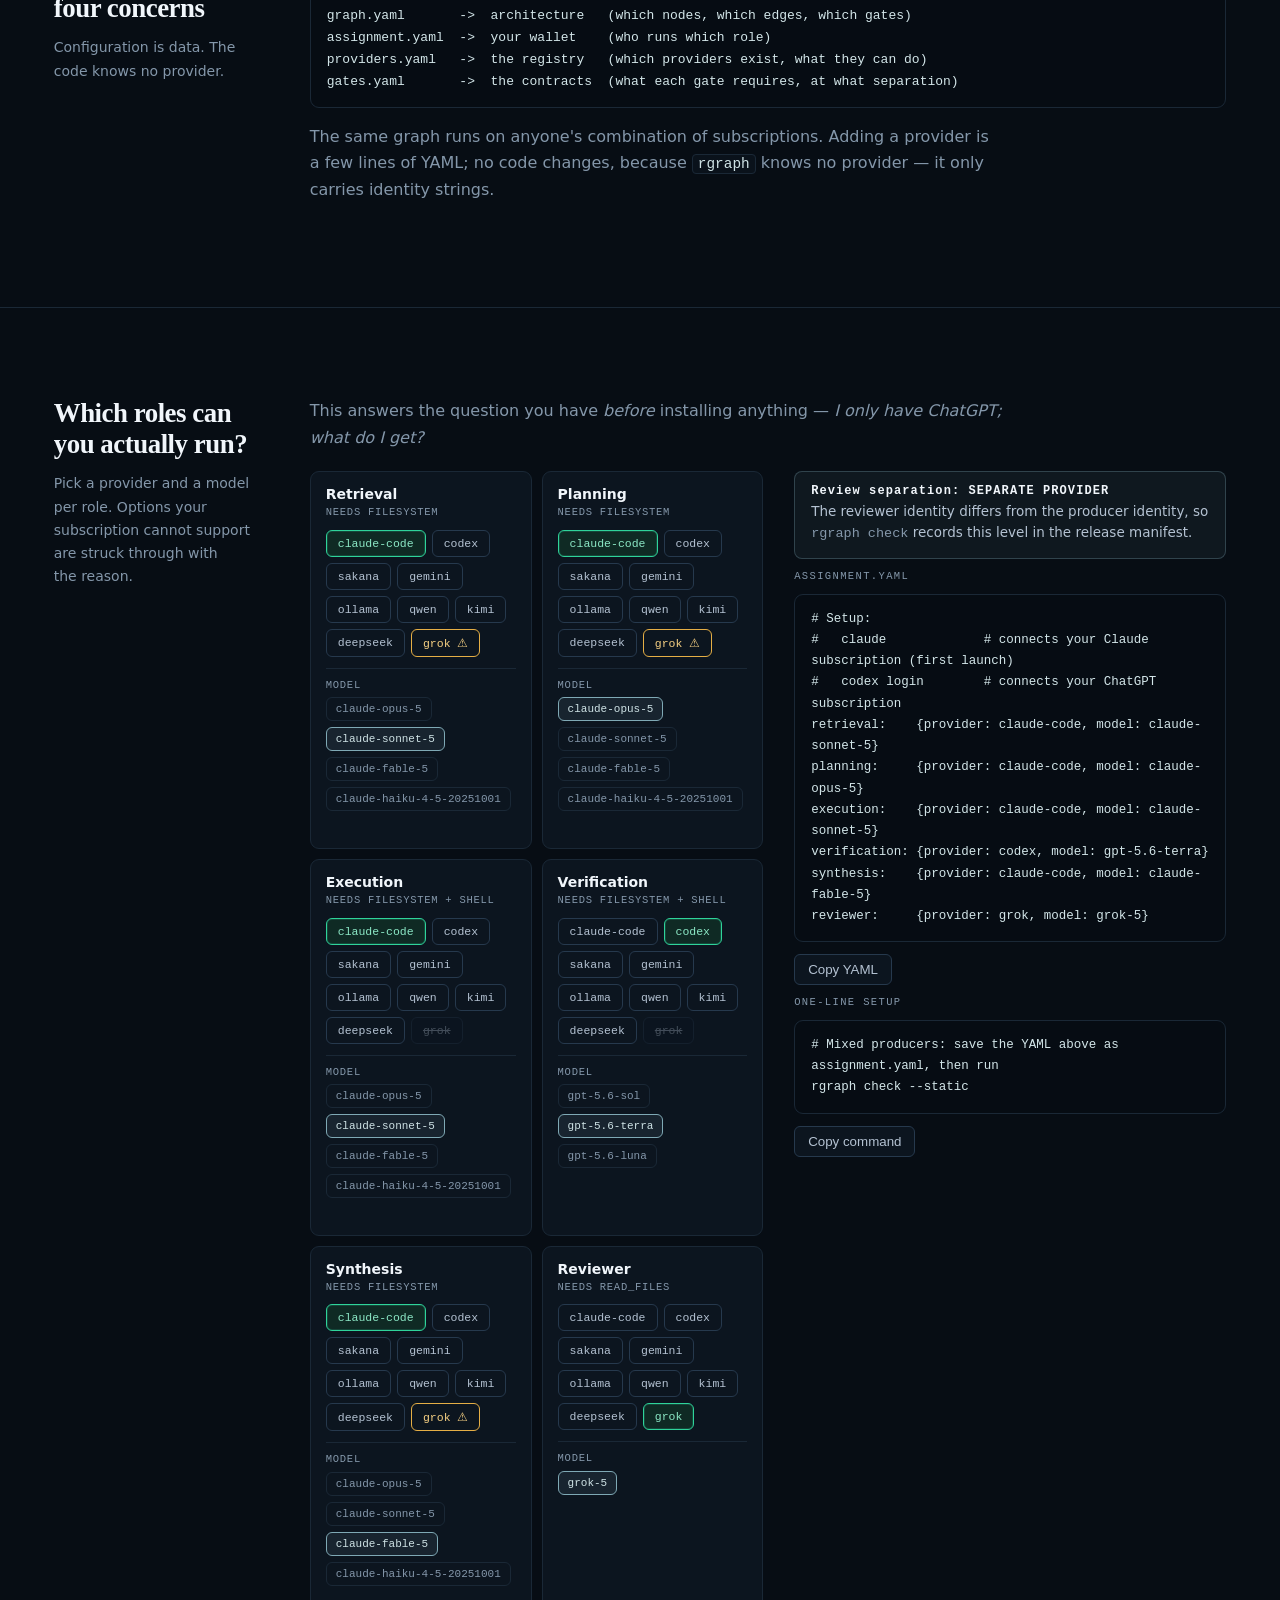
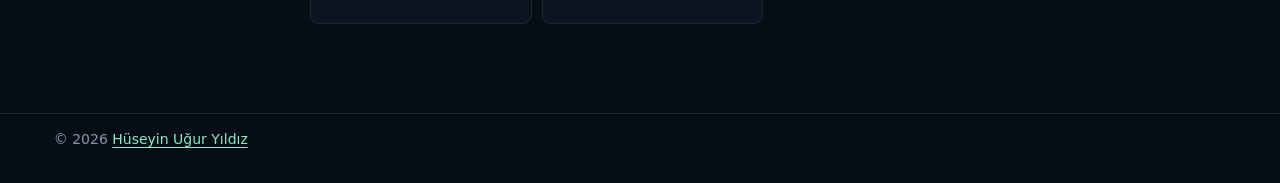
==== commit e62c3eb2: "Harden release and publish rgraph 0.4.1" ====
--- a/index.html
+++ b/index.html
@@ -328,7 +328,7 @@
       </div>
     </div>
     <div class="hero-run">
-      <div class="runline"><b>$</b><code id="run-install">uv tool install "git+https://github.com/huguryildiz/research-graph@v0.4.0"</code>
+      <div class="runline"><b>$</b><code id="run-install">uv tool install rgraph==0.4.1</code>
         <button type="button" class="rg-copy" data-target="run-install"
                 aria-label="Copy the install command">Copy</button></div>
       <div class="runline"><b>$</b><code id="run-demo">rgraph demo</code>
@@ -397,7 +397,7 @@
         <div class="split">
           <div class="term">
             <div class="term-h"><span><span class="dot"></span>SHELL</span><span>clean run</span></div>
-            <pre>uv tool install "git+https://github.com/huguryildiz/research-graph@v0.4.0"
+            <pre>uv tool install rgraph==0.4.1
 rgraph demo --scenario 1</pre>
           </div>
           <div>
@@ -810,8 +810,8 @@
   };
   const state = {};
 
-  /* Mirrors rgraph.commands.setup._model: only claude-code carries a per-role
-     default; every other provider answers with the one model it is listed by. */
+  /* Release snapshot of the defaults declared in providers.yaml. The installed
+     CLI and local application read that registry directly. */
   const modelFor = (provider, role) =>
     provider === "claude-code" ? (ROLE_MODEL[role] || DEFAULT_MODEL[provider])
                                : DEFAULT_MODEL[provider];
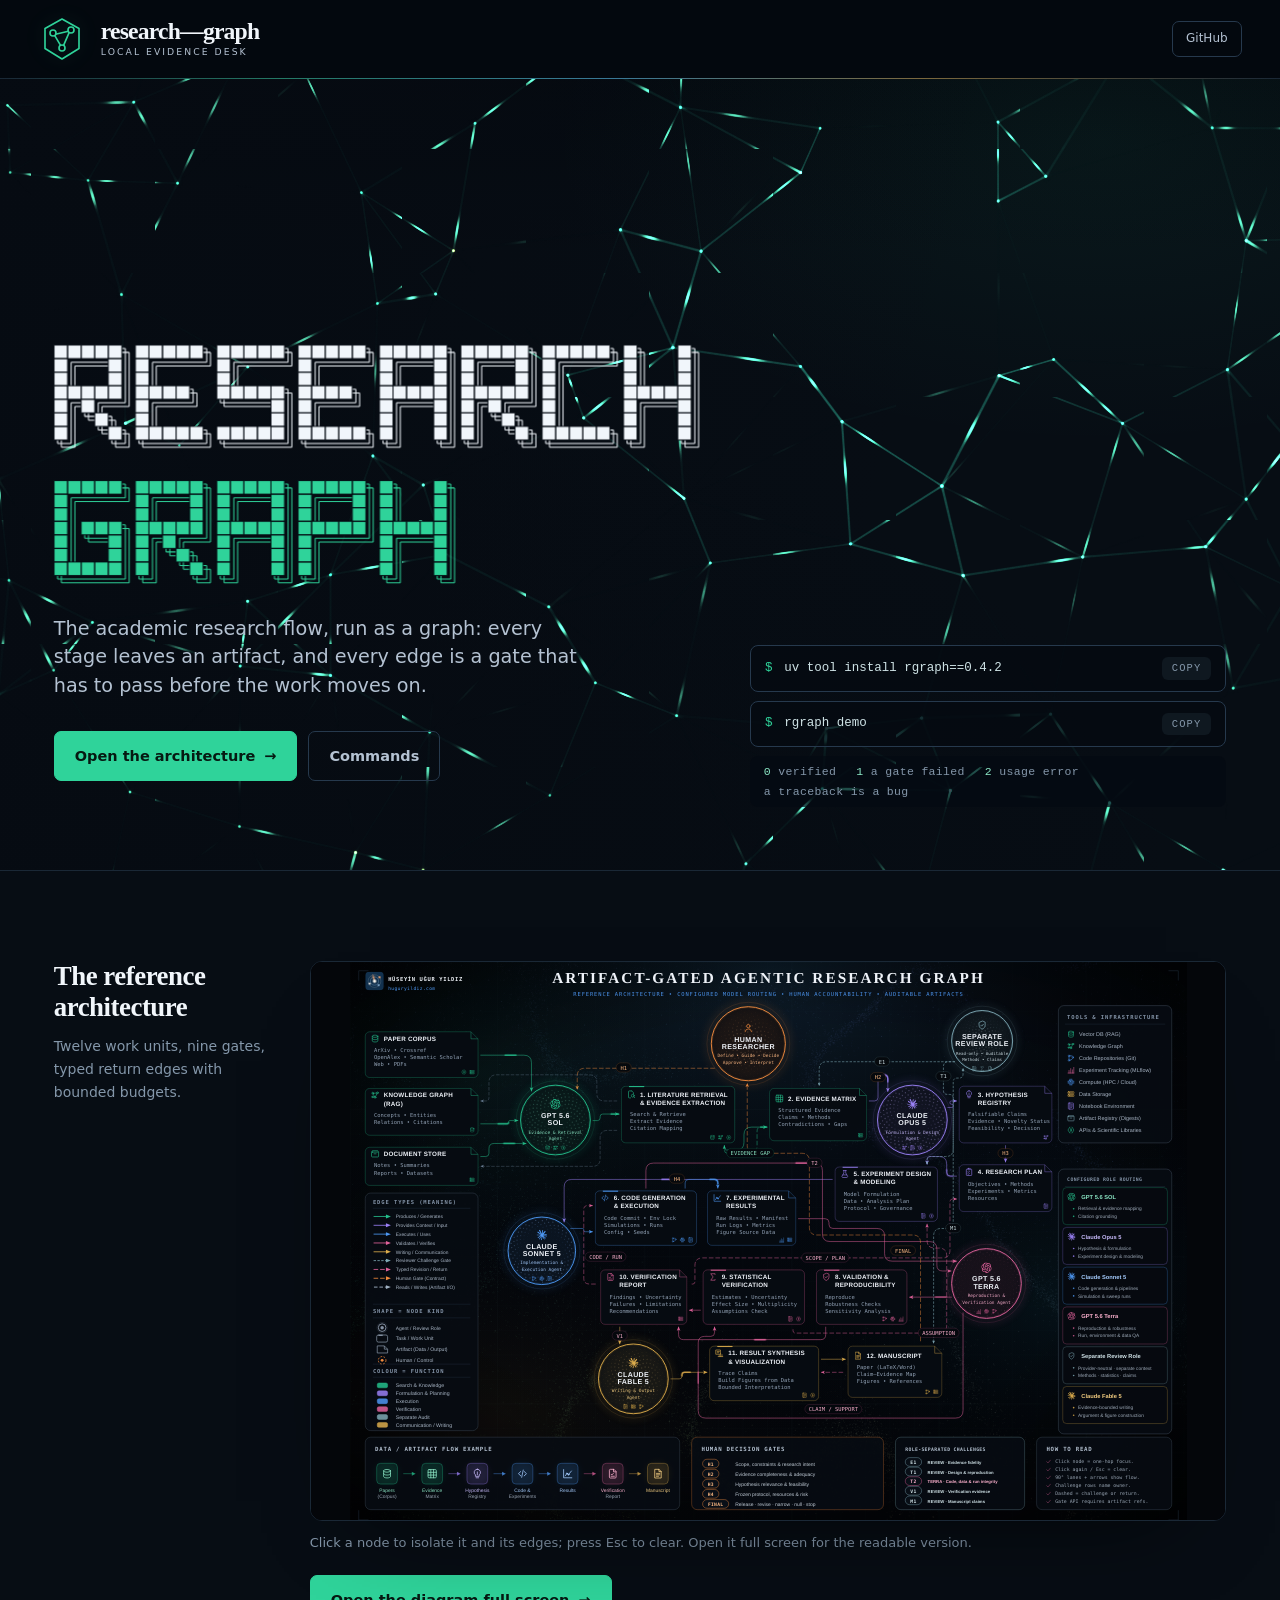
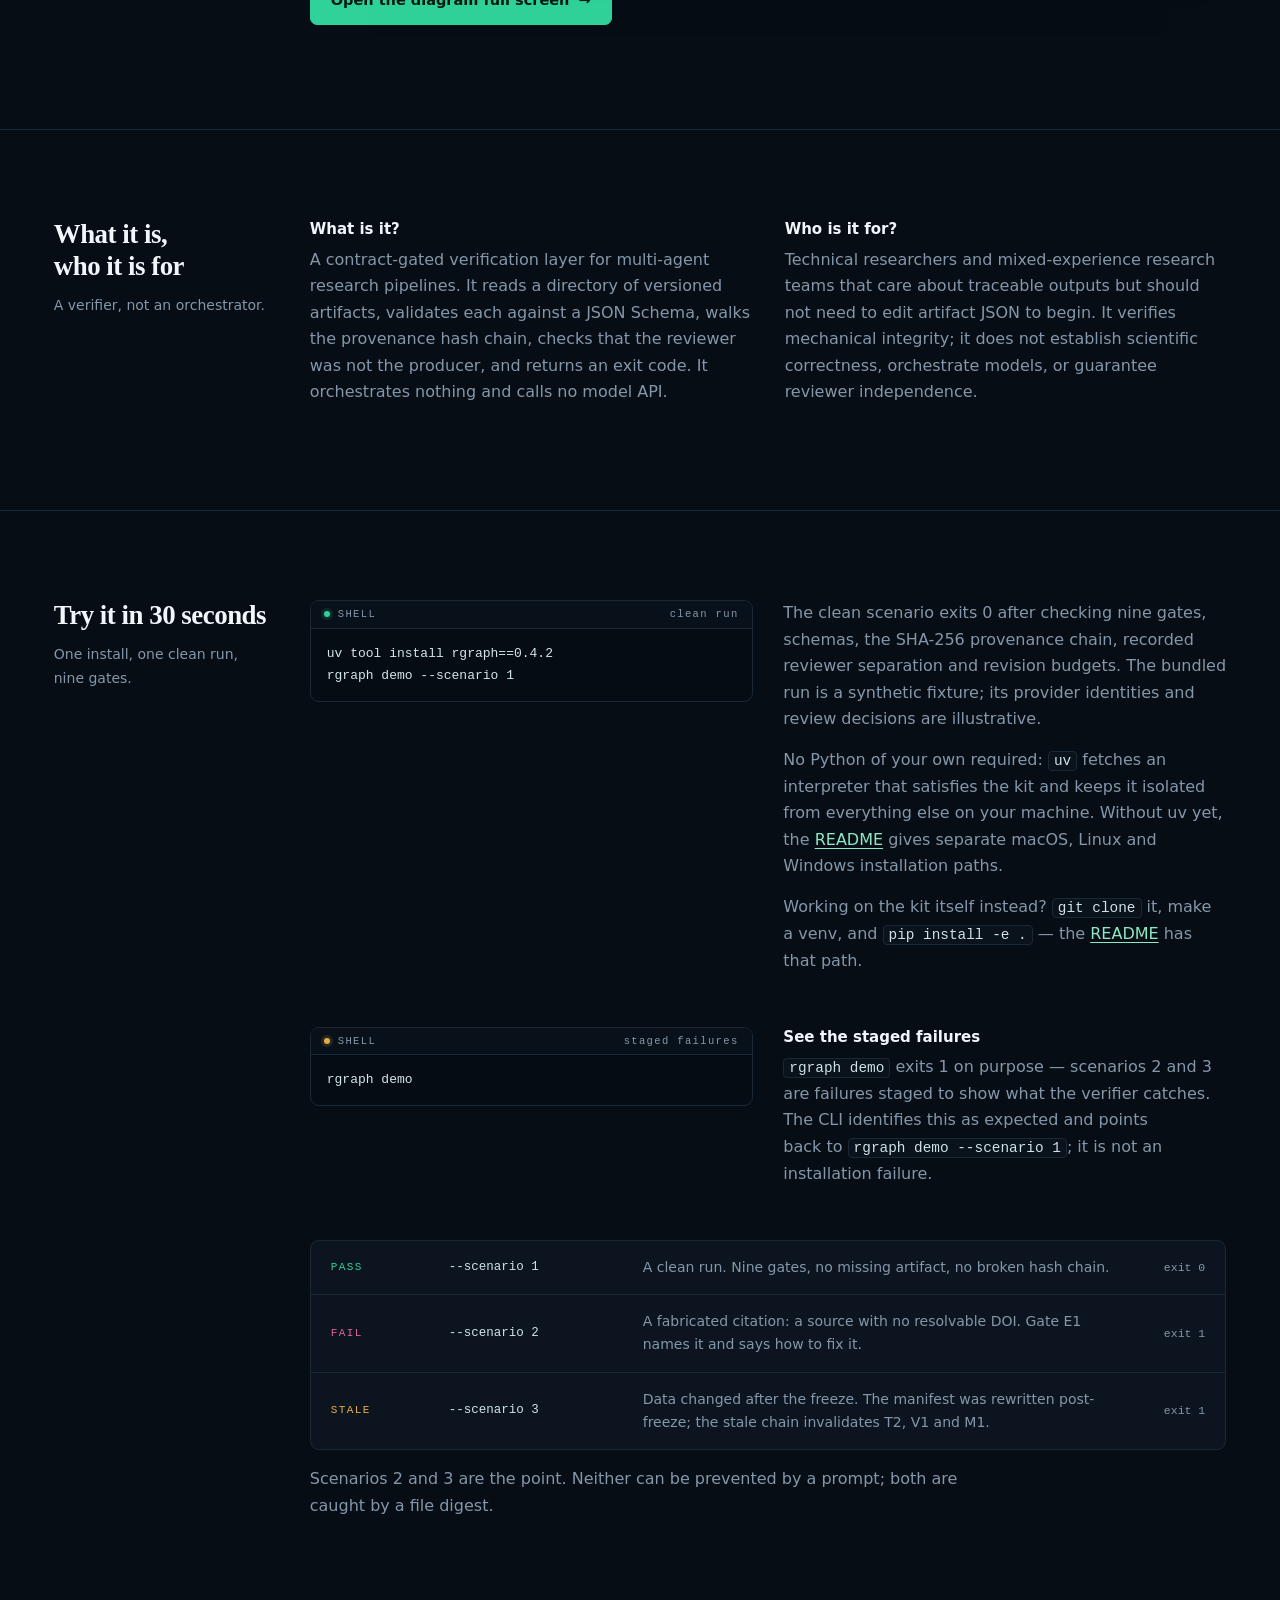
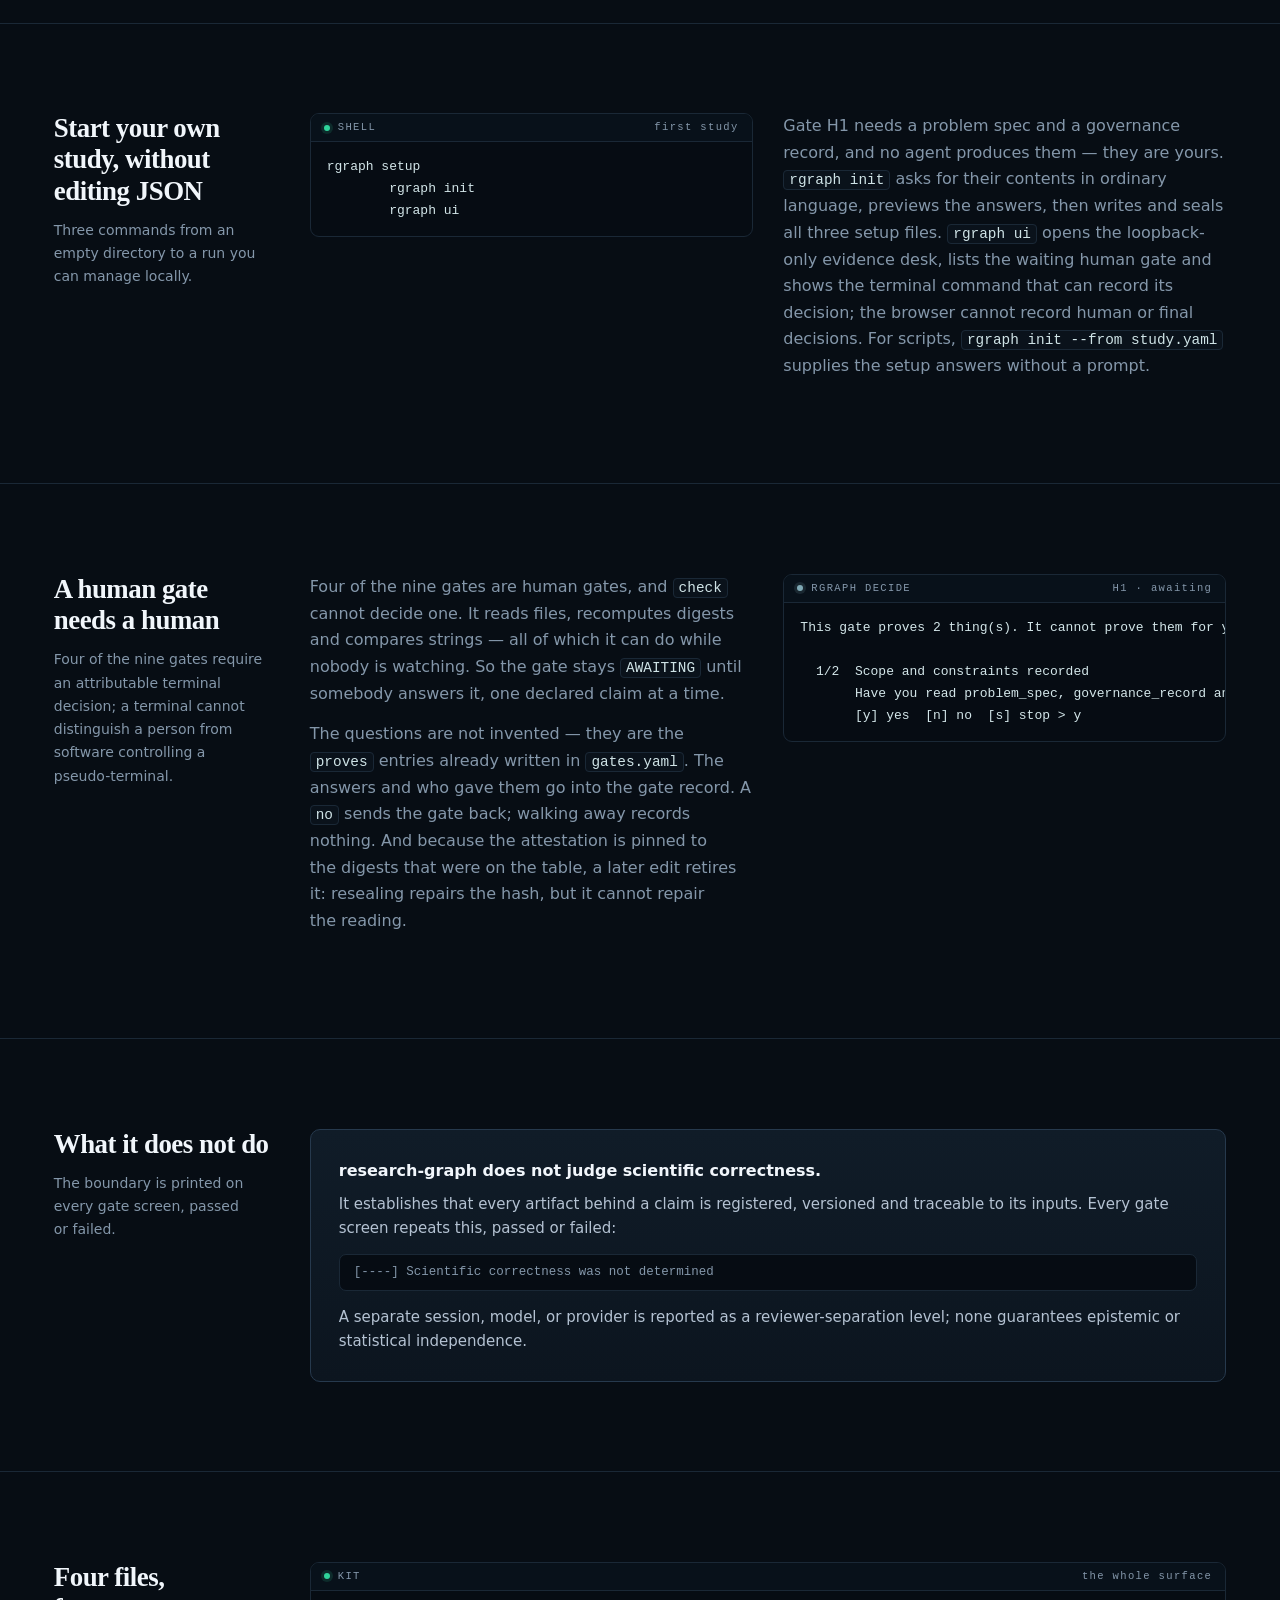
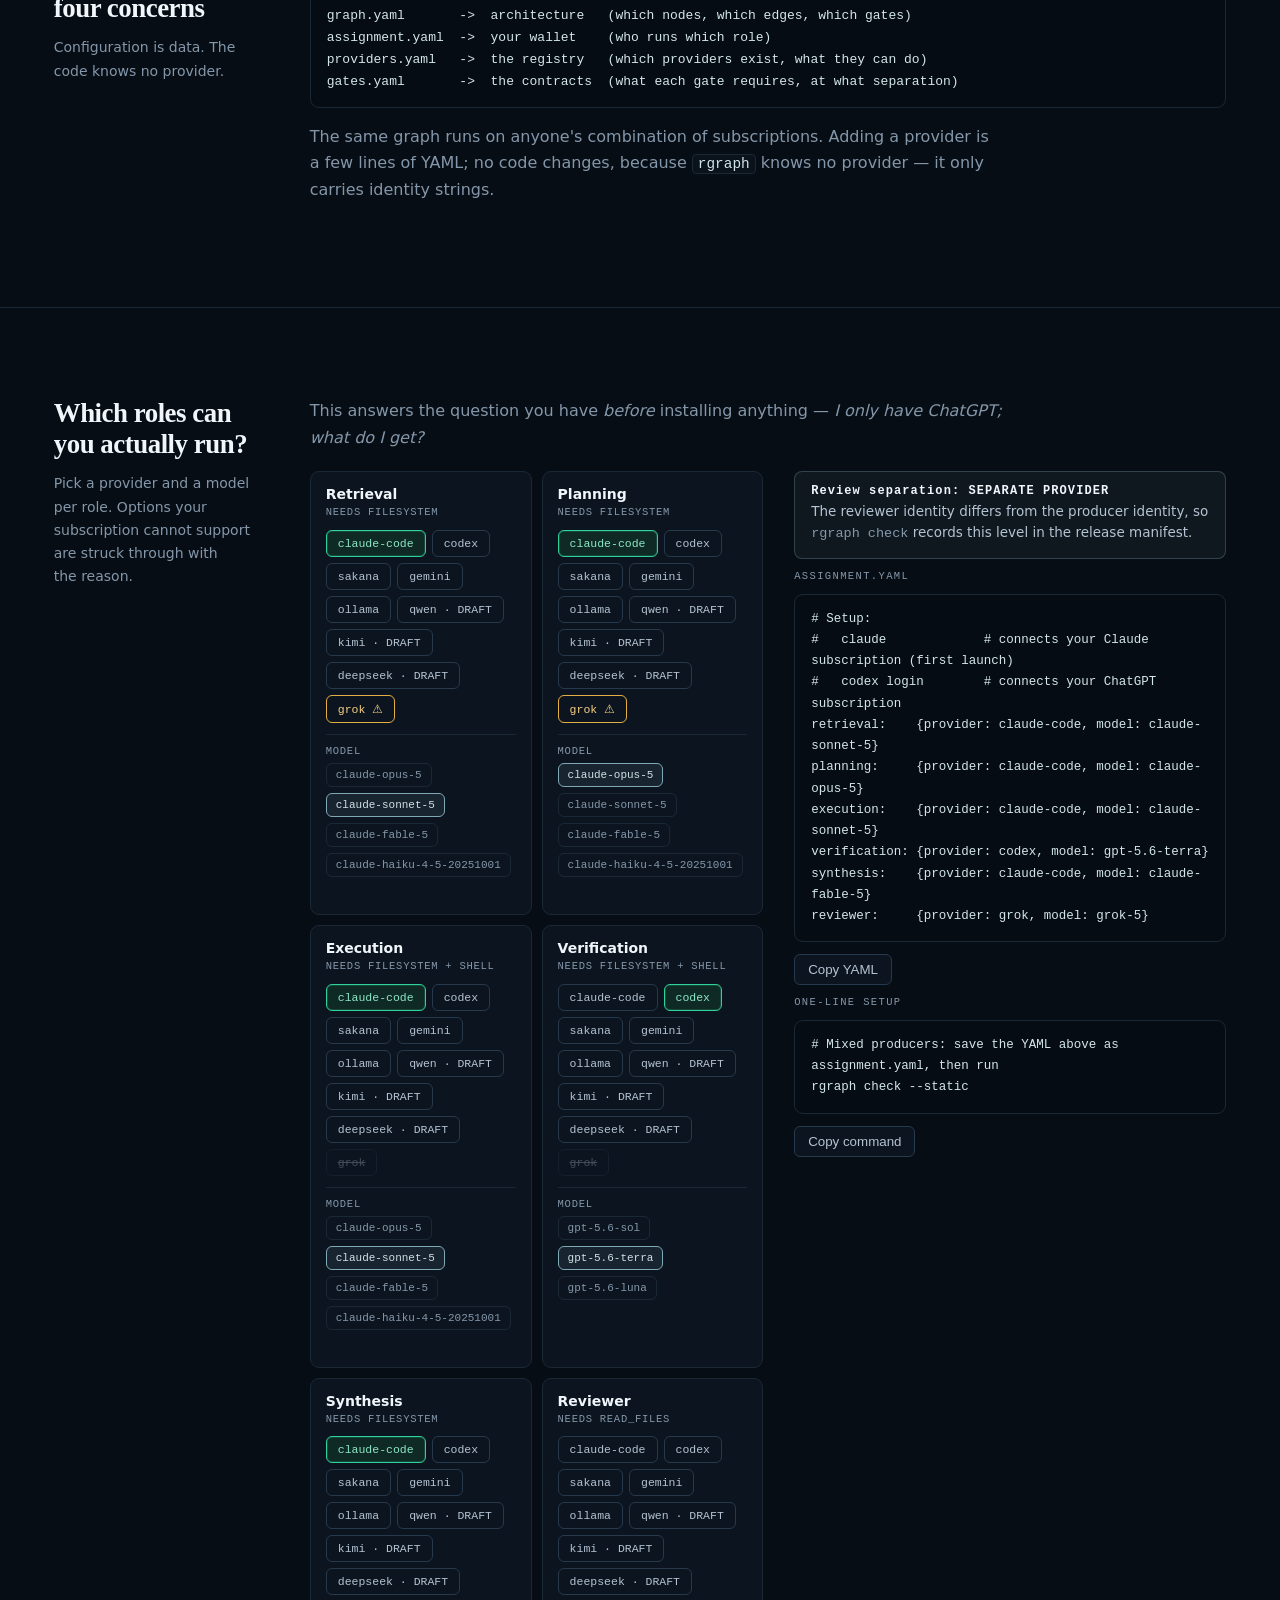
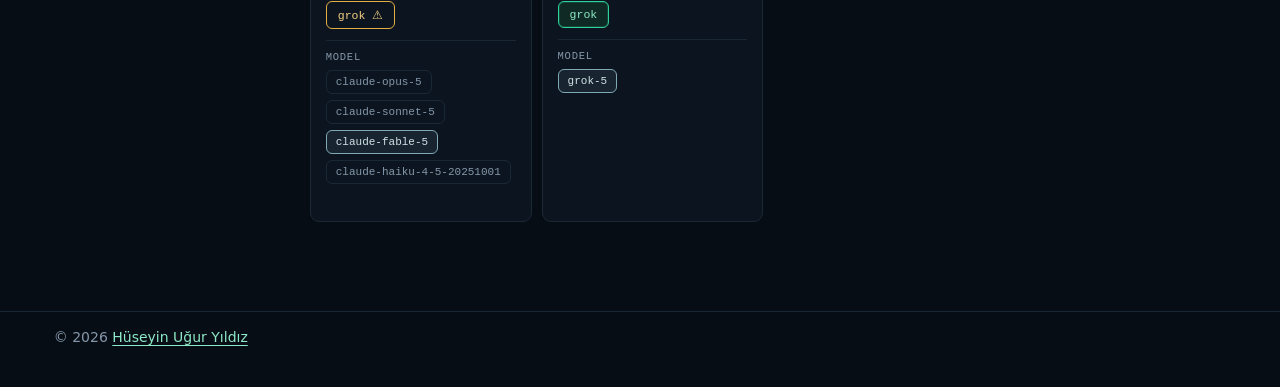
==== commit aca0a83c: "Prepare rgraph 0.4.2 release" ====
--- a/index.html
+++ b/index.html
@@ -240,6 +240,7 @@
 .rg-model:hover:not(:disabled),.rg-model[aria-pressed="true"]{border-color:var(--steel);
   color:#cfe3e6;background:rgba(127,169,181,.1)}
 .rg-why{margin-top:8px;font-size:12.5px;color:var(--pink);min-height:1.25em}
+.rg-why.rg-draft{color:#f5cf82}
 .rg-opt.rg-manual{border-color:var(--amber);color:#f5cf82}
 .rg-opt.rg-manual[aria-pressed="true"]{background:#241c10;box-shadow:none}
 .rg-relay{margin:0 0 14px;padding:11px 14px;border-radius:8px;
@@ -328,7 +329,7 @@
       </div>
     </div>
     <div class="hero-run">
-      <div class="runline"><b>$</b><code id="run-install">uv tool install rgraph==0.4.1</code>
+      <div class="runline"><b>$</b><code id="run-install">uv tool install rgraph==0.4.2</code>
         <button type="button" class="rg-copy" data-target="run-install"
                 aria-label="Copy the install command">Copy</button></div>
       <div class="runline"><b>$</b><code id="run-demo">rgraph demo</code>
@@ -397,7 +398,7 @@
         <div class="split">
           <div class="term">
             <div class="term-h"><span><span class="dot"></span>SHELL</span><span>clean run</span></div>
-            <pre>uv tool install rgraph==0.4.1
+            <pre>uv tool install rgraph==0.4.2
 rgraph demo --scenario 1</pre>
           </div>
           <div>
@@ -569,6 +570,7 @@
           <div class="rg-out">
             <div id="rg-level" class="rg-level"></div>
             <div id="rg-relay" class="rg-relay"></div>
+            <div id="rg-support" class="rg-relay"></div>
             <h3>assignment.yaml</h3>
             <div class="term"><pre id="rg-yaml"></pre></div>
             <button type="button" class="rg-copy" data-target="rg-yaml">Copy YAML</button>
@@ -780,6 +782,14 @@
     "deepseek":    {kind:"cli", caps:["filesystem","shell","read_files"], login:null},
     "grok":        {kind:"web", caps:["read_files","manual"], login:null}
   };
+  const SUPPORT_STATUS = {
+    "qwen":"draft", "kimi":"draft", "deepseek":"draft"
+  };
+  const SUPPORT_NOTE = {
+    "qwen":"Documentation-derived command template; verify the CLI help and probe the model before use.",
+    "kimi":"Documentation-derived command template; verify the CLI help and probe the model before use.",
+    "deepseek":"Community-CLI command template derived from documentation; verify the CLI help and probe the model before use."
+  };
   const ROLE_TITLE = {
     retrieval:"Retrieval", planning:"Planning", execution:"Execution",
     verification:"Verification", synthesis:"Synthesis", reviewer:"Reviewer"
@@ -877,12 +887,23 @@
       opts.className = "rg-opts";
       const why = document.createElement("div");
       why.className = "rg-why";
+      function resetWhy(){
+        const selected = state[role].provider;
+        if (SUPPORT_STATUS[selected] === "draft") {
+          why.className = "rg-why rg-draft";
+          why.textContent = "DRAFT — " + SUPPORT_NOTE[selected];
+        } else {
+          why.className = "rg-why";
+          why.textContent = "";
+        }
+      }
+      resetWhy();
 
       Object.keys(PROVIDERS).forEach(function(provider){
         const button = document.createElement("button");
         button.type = "button";
         button.className = "rg-opt";
-        button.textContent = provider;
+        button.textContent = provider + (SUPPORT_STATUS[provider] === "draft" ? " · DRAFT" : "");
         button.setAttribute("aria-pressed", String(state[role].provider === provider));
         const verdict = assignability(provider, role);
         if (verdict === "blocked") {
@@ -893,13 +914,16 @@
           button.addEventListener("mouseenter", function(){
             why.className = "rg-why rg-blocked"; why.textContent = reason;
           });
-          button.addEventListener("mouseleave", function(){ why.textContent = ""; });
+          button.addEventListener("mouseleave", resetWhy);
         } else {
           if (verdict === "manual") {
             button.classList.add("rg-manual");
             button.textContent = provider + " ⚠";
             button.title = provider + " has no filesystem access: you paste the role " +
               "file and save the output by hand.";
+          }
+          if (SUPPORT_STATUS[provider] === "draft") {
+            button.title = "DRAFT — " + SUPPORT_NOTE[provider];
           }
           button.addEventListener("click", function(){
             /* Switching provider re-reads the suggested model for this role;
@@ -958,6 +982,16 @@
         " — you paste the role file and save the output by hand."
       : "";
 
+    const drafts = Object.keys(used).filter(function(provider){
+      return SUPPORT_STATUS[provider] === "draft";
+    });
+    const support = document.getElementById("rg-support");
+    support.textContent = drafts.length
+      ? "Draft provider templates: " + drafts.map(function(provider){
+          return provider + " — " + SUPPORT_NOTE[provider];
+        }).join(" ")
+      : "";
+
     const box = document.getElementById("rg-level");
     const current = level();
     box.className = "rg-level" + (current === "CONTEXT ONLY" ? " rg-weak" : "");
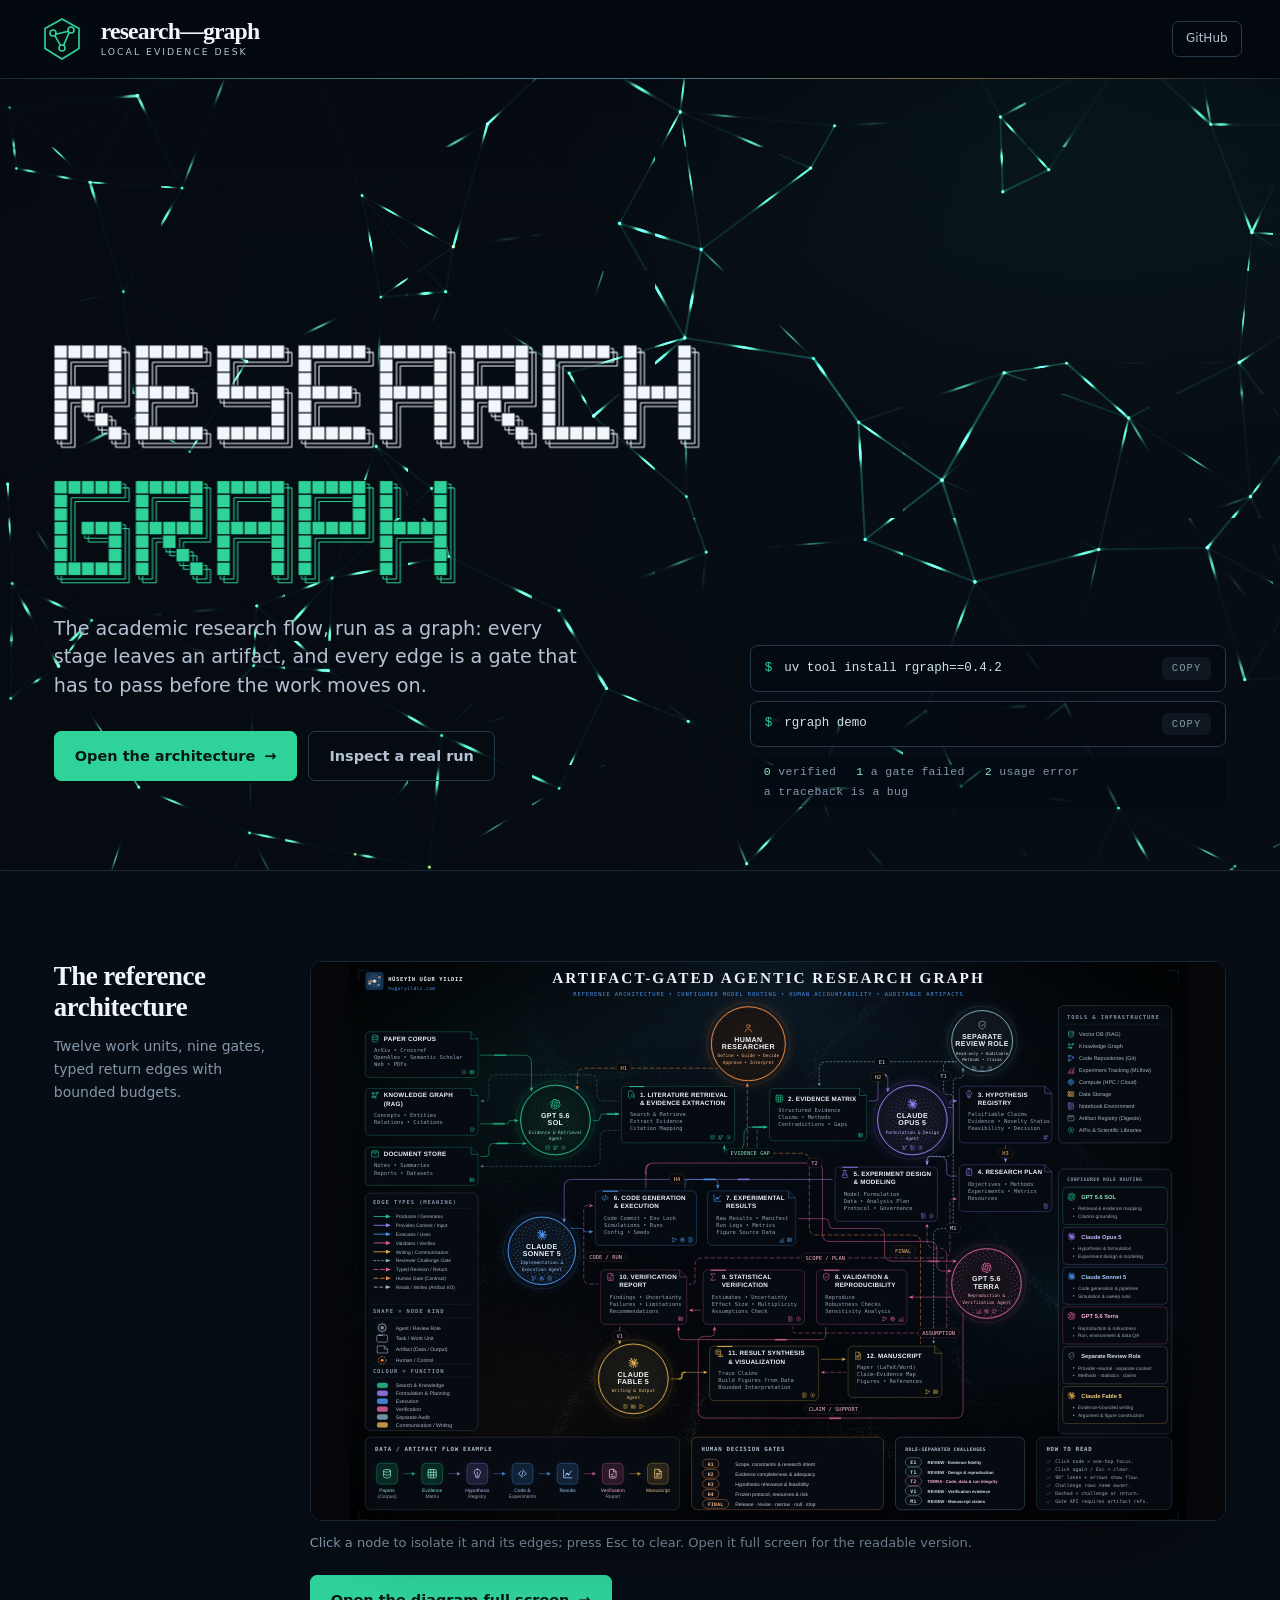
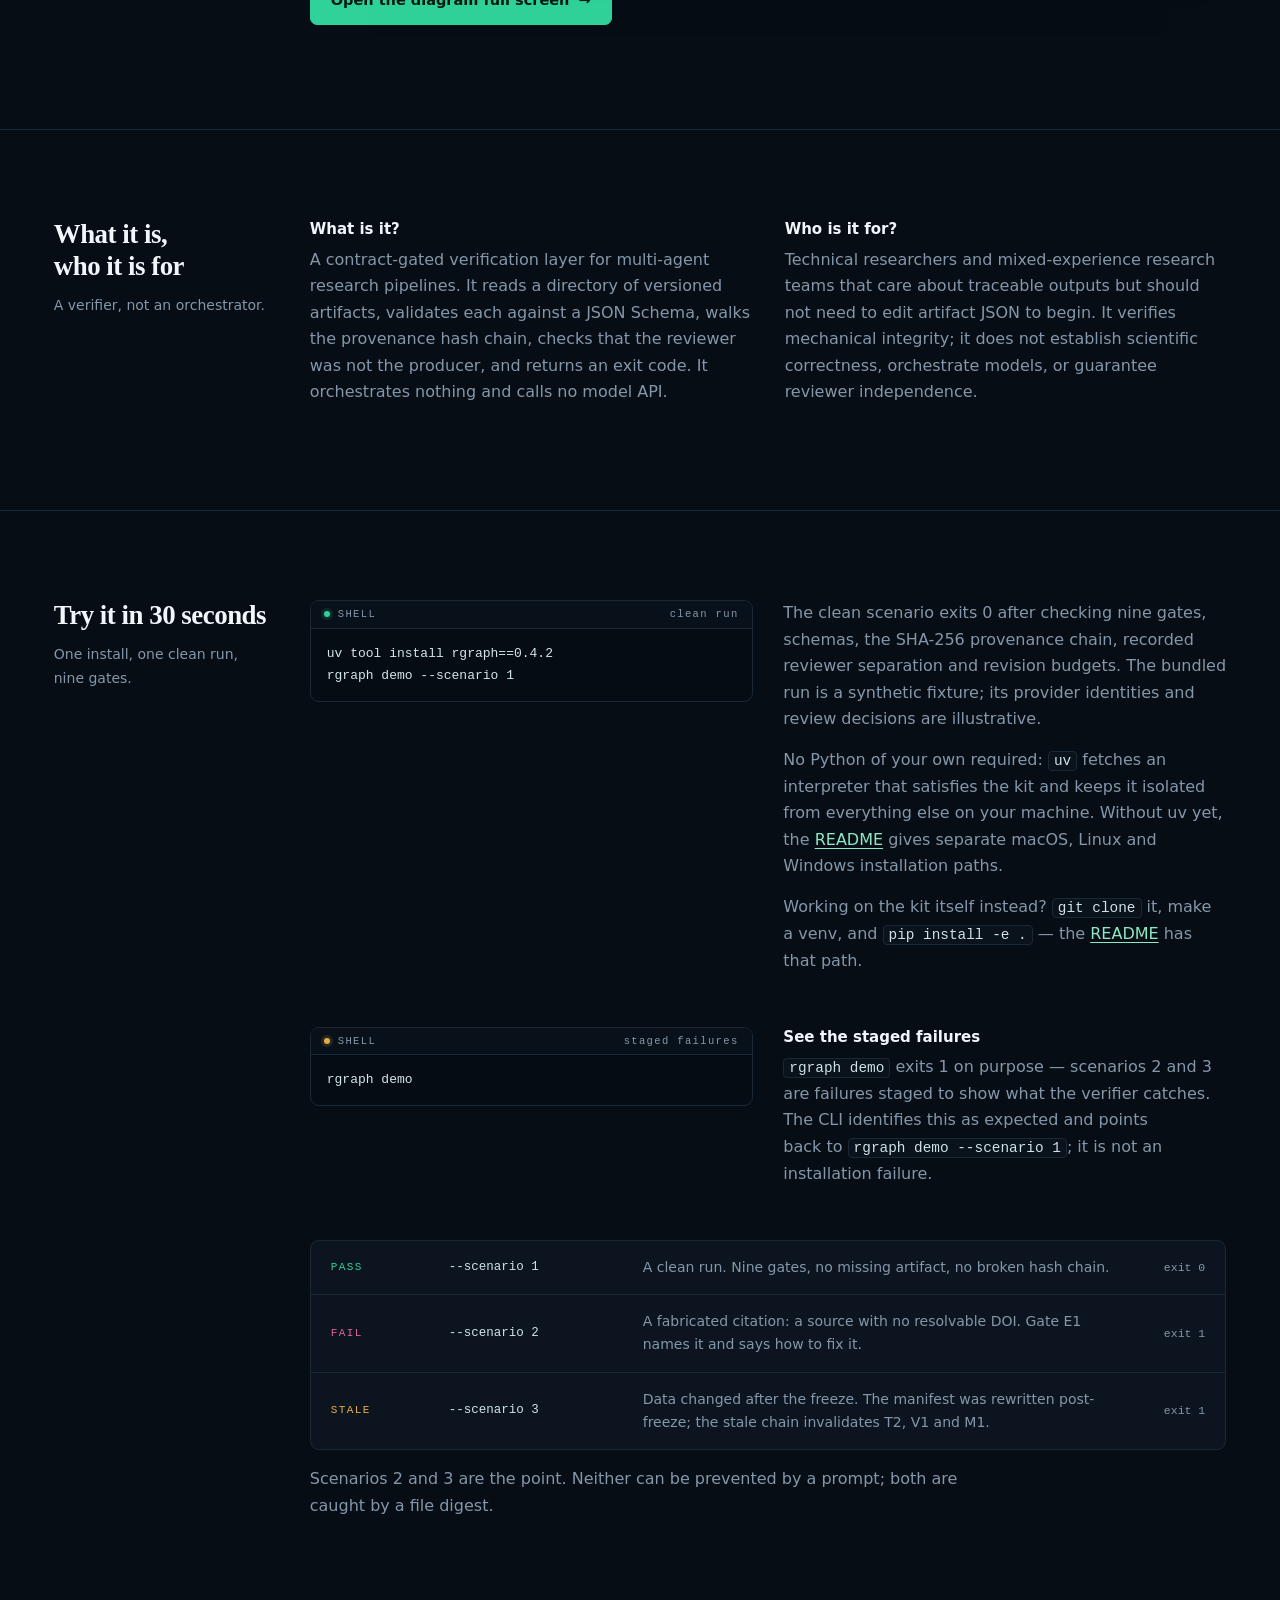
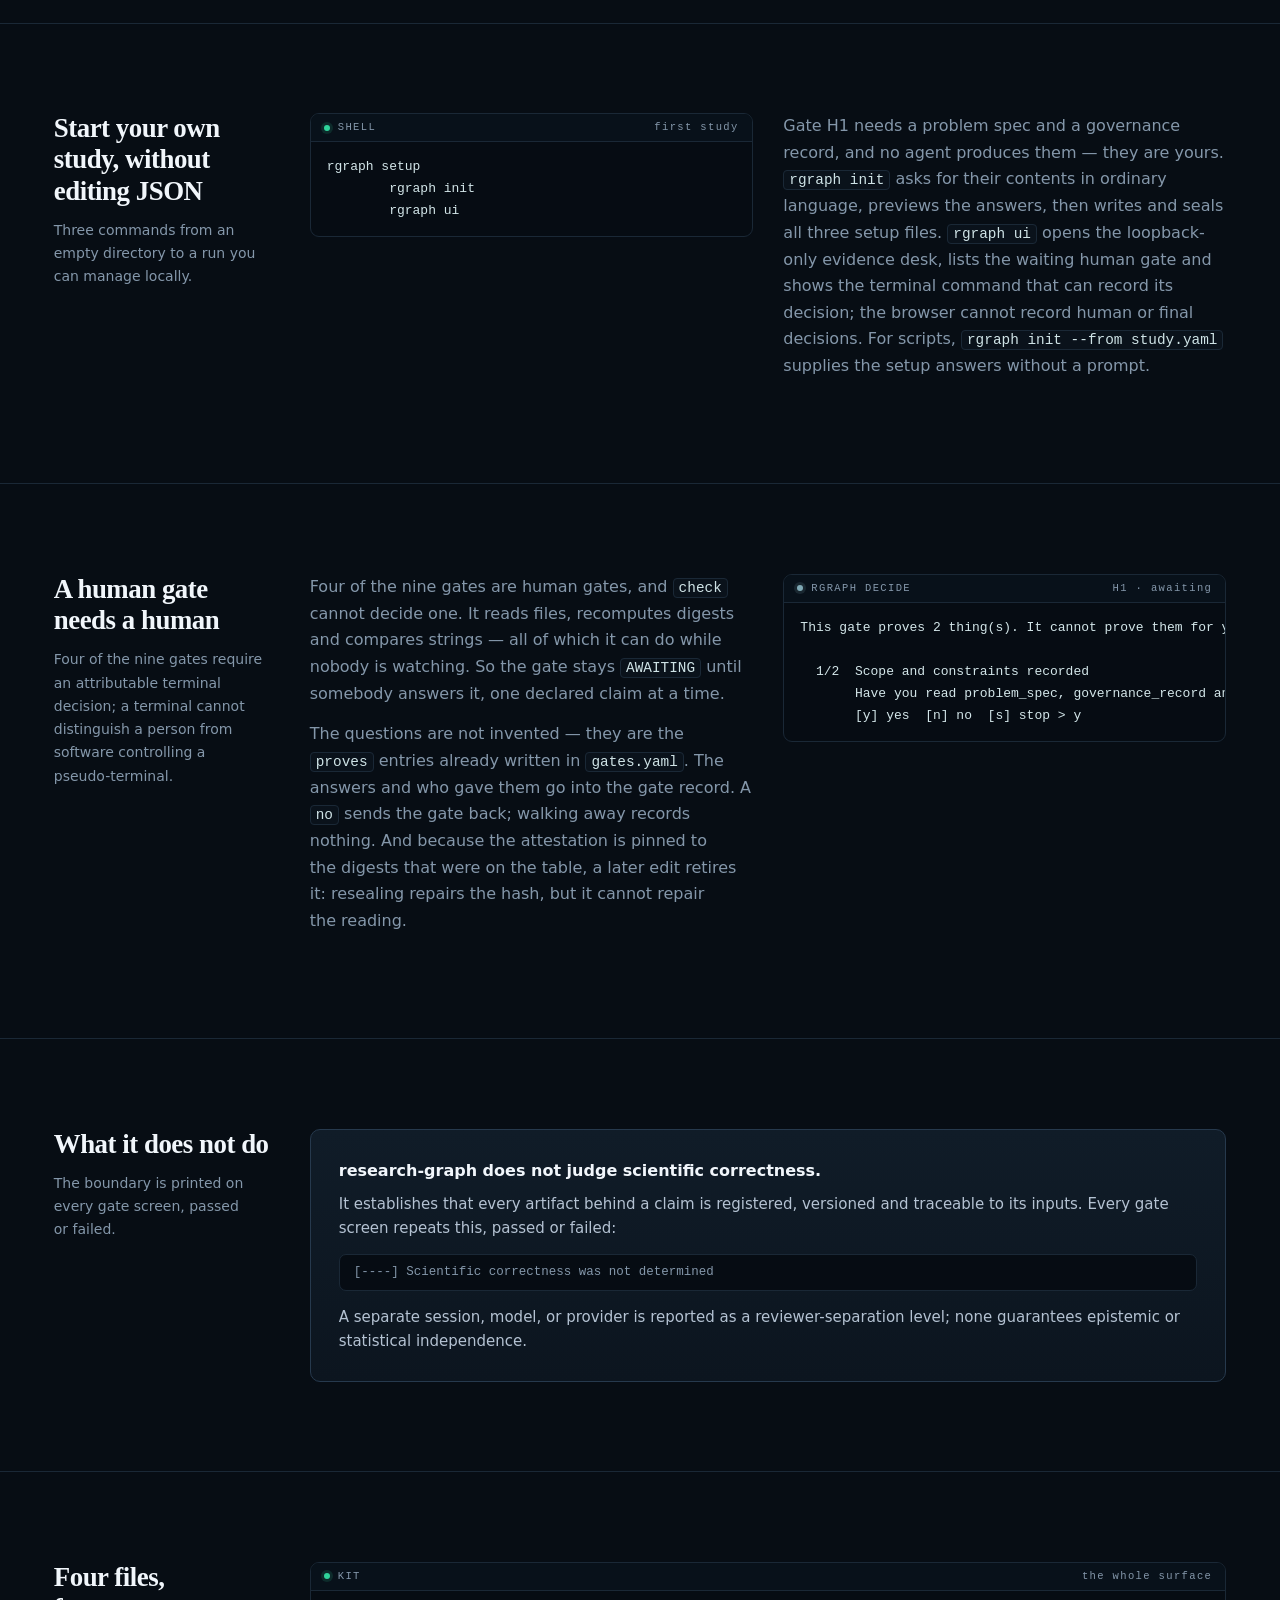
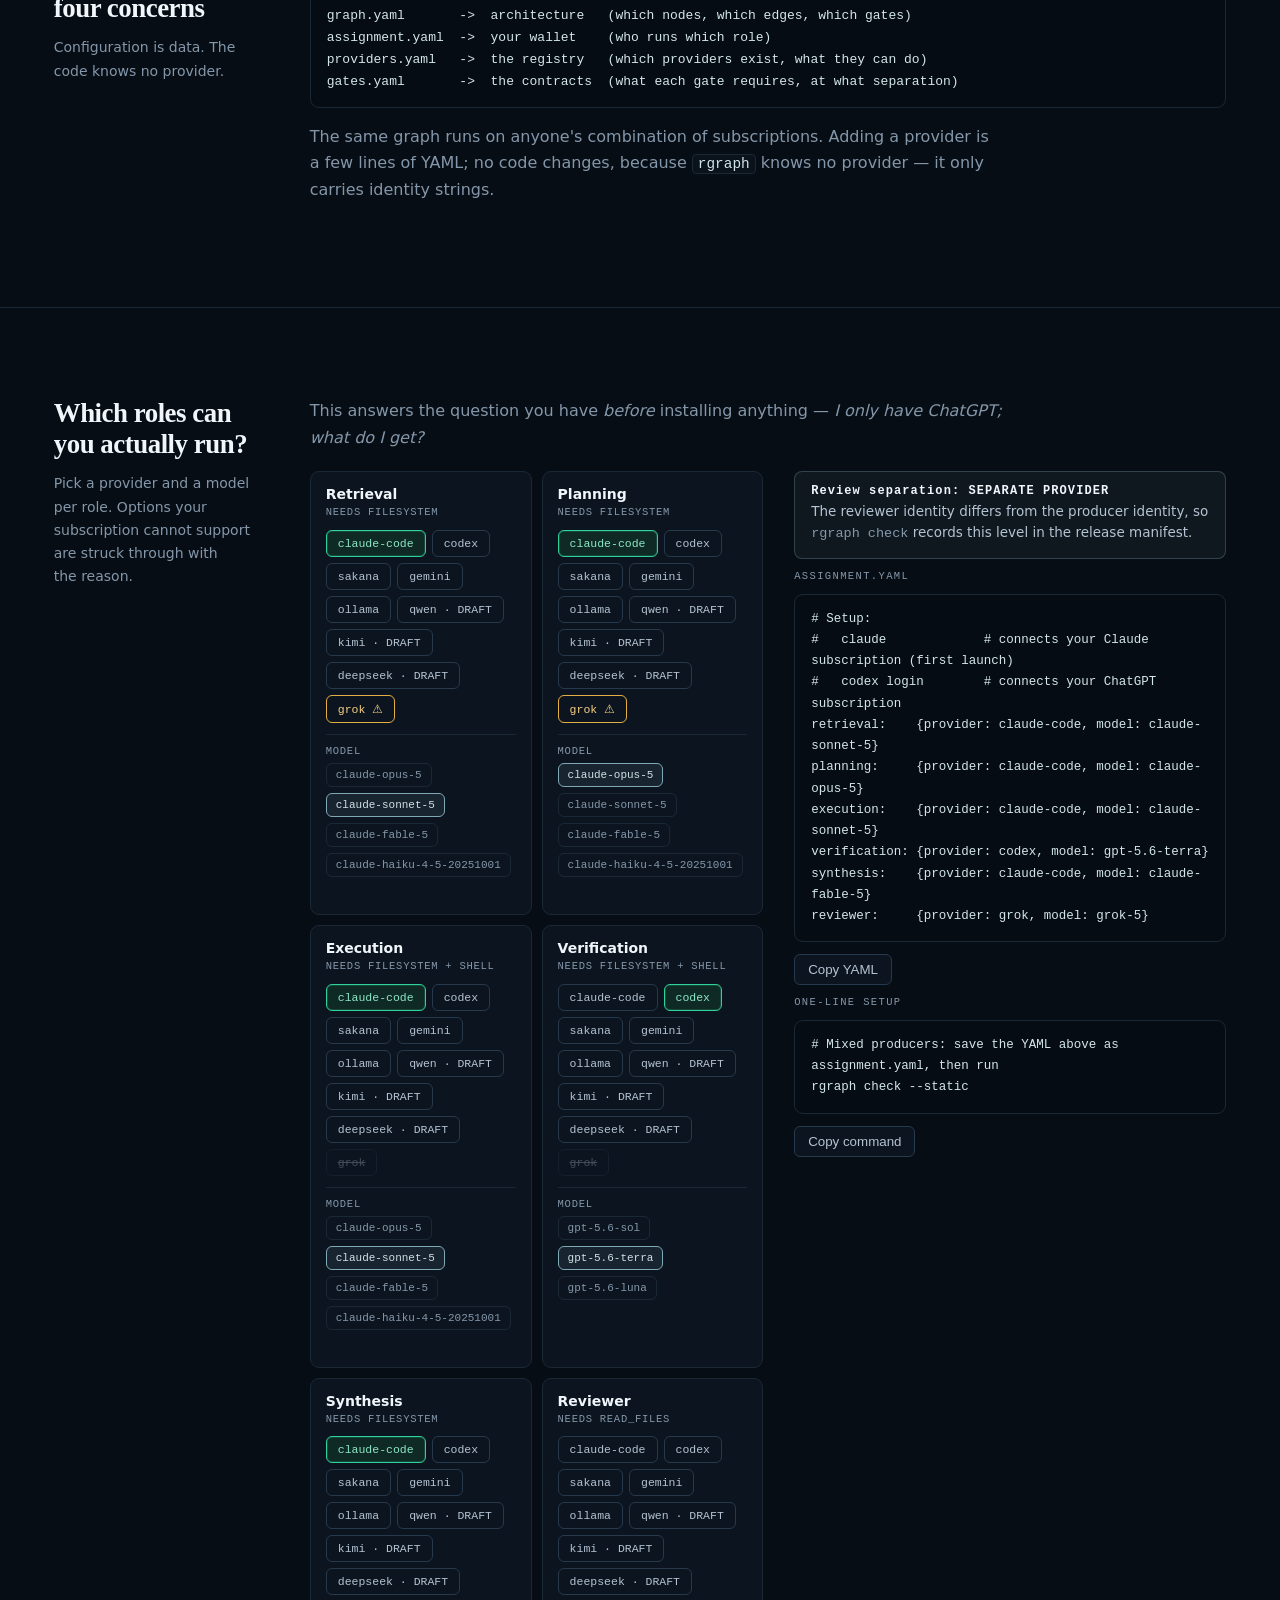
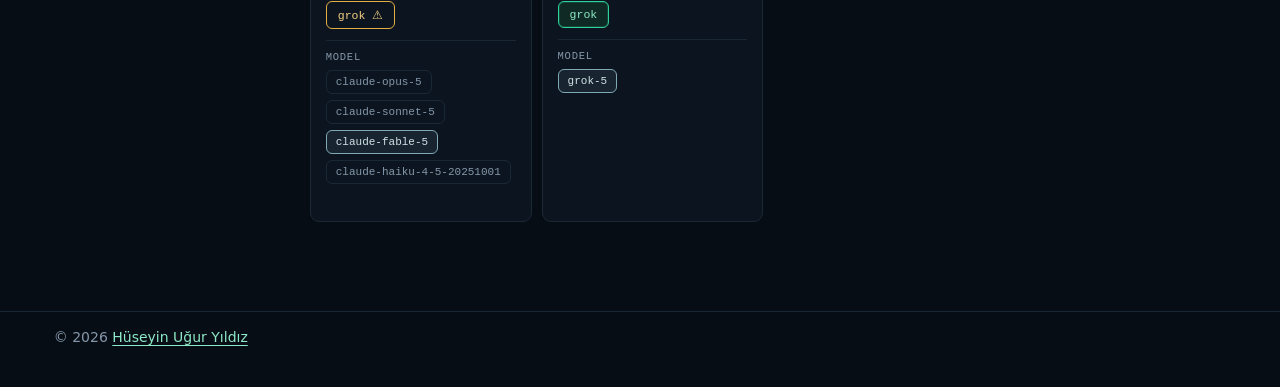
==== commit 1e23f743: "Publish redacted real-run evidence" ====
--- a/index.html
+++ b/index.html
@@ -325,7 +325,7 @@
       work moves on.</p>
       <div class="hero-cta">
         <a class="cta" href="architecture.html">Open the architecture <span class="arrow">→</span></a>
-        <a class="cta alt" href="https://github.com/huguryildiz/research-graph#commands">Commands</a>
+        <a class="cta alt" href="reference-run.html">Inspect a real run</a>
       </div>
     </div>
     <div class="hero-run">
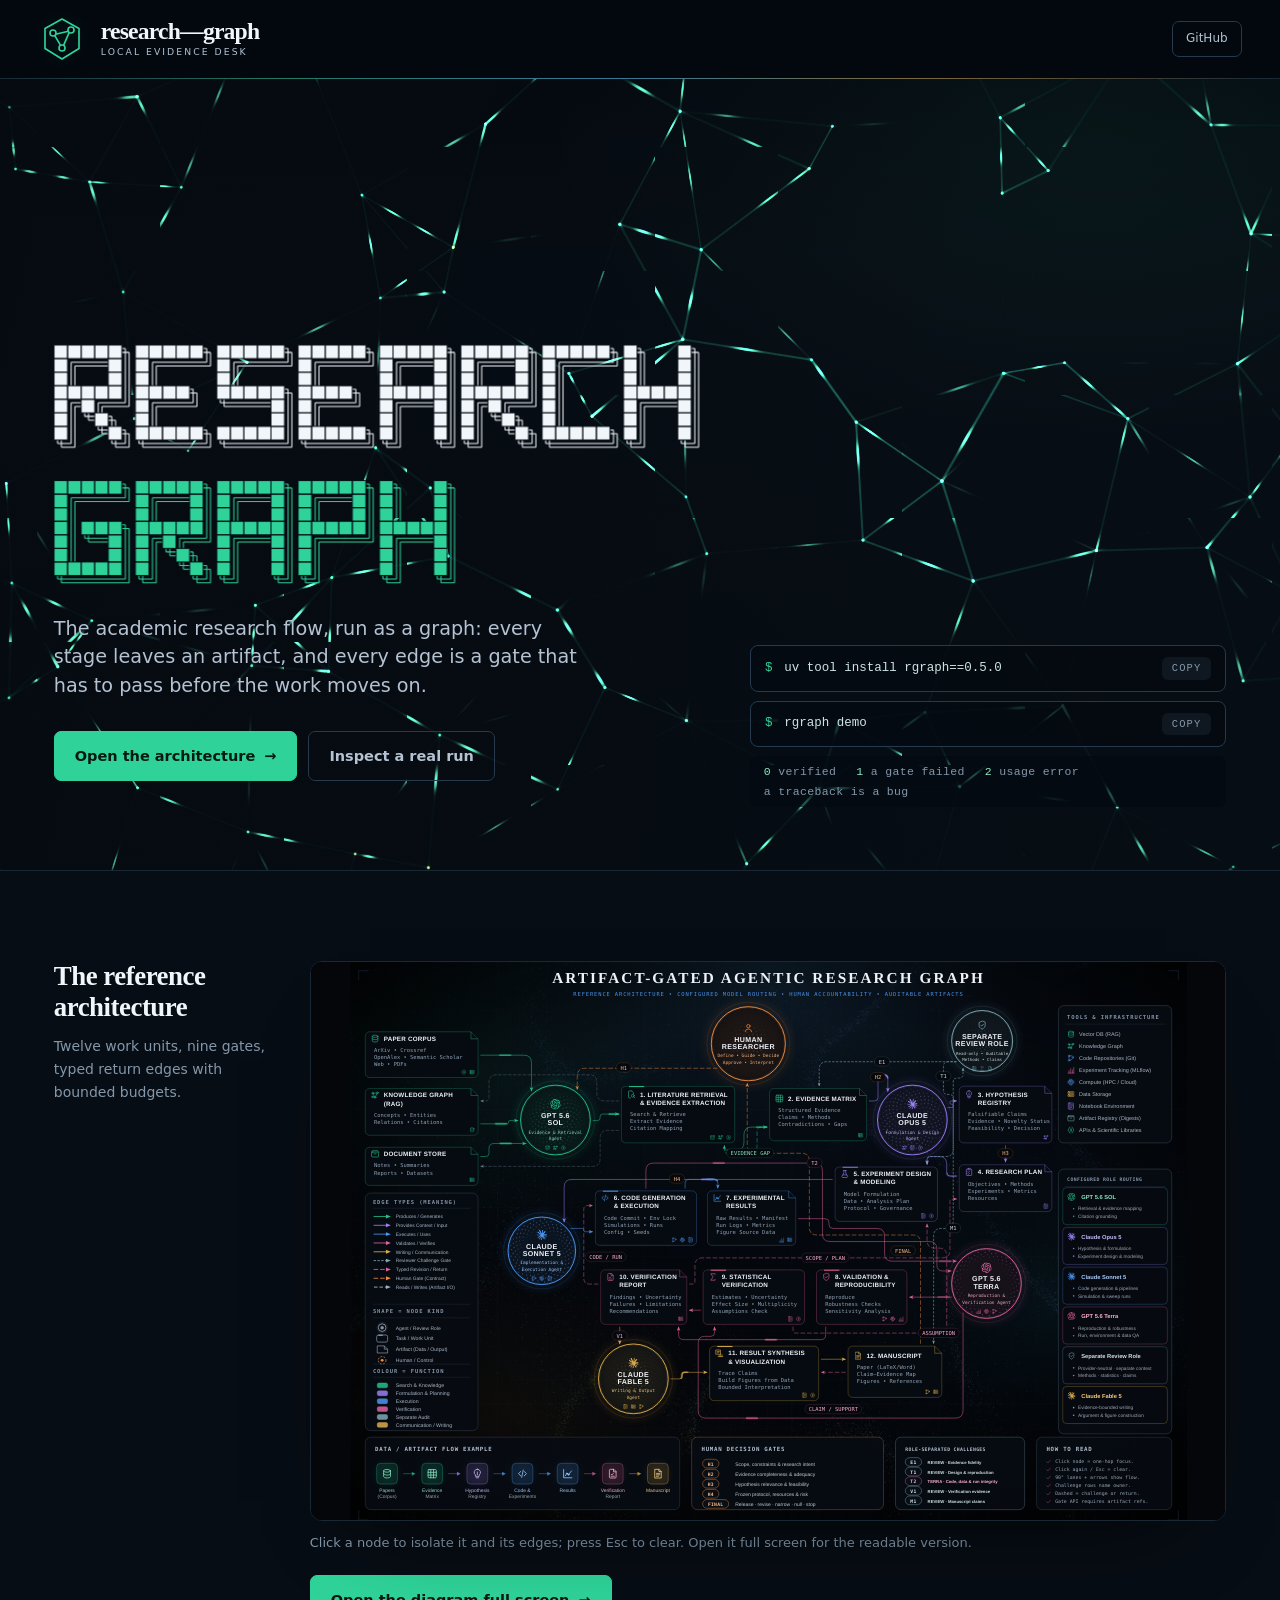
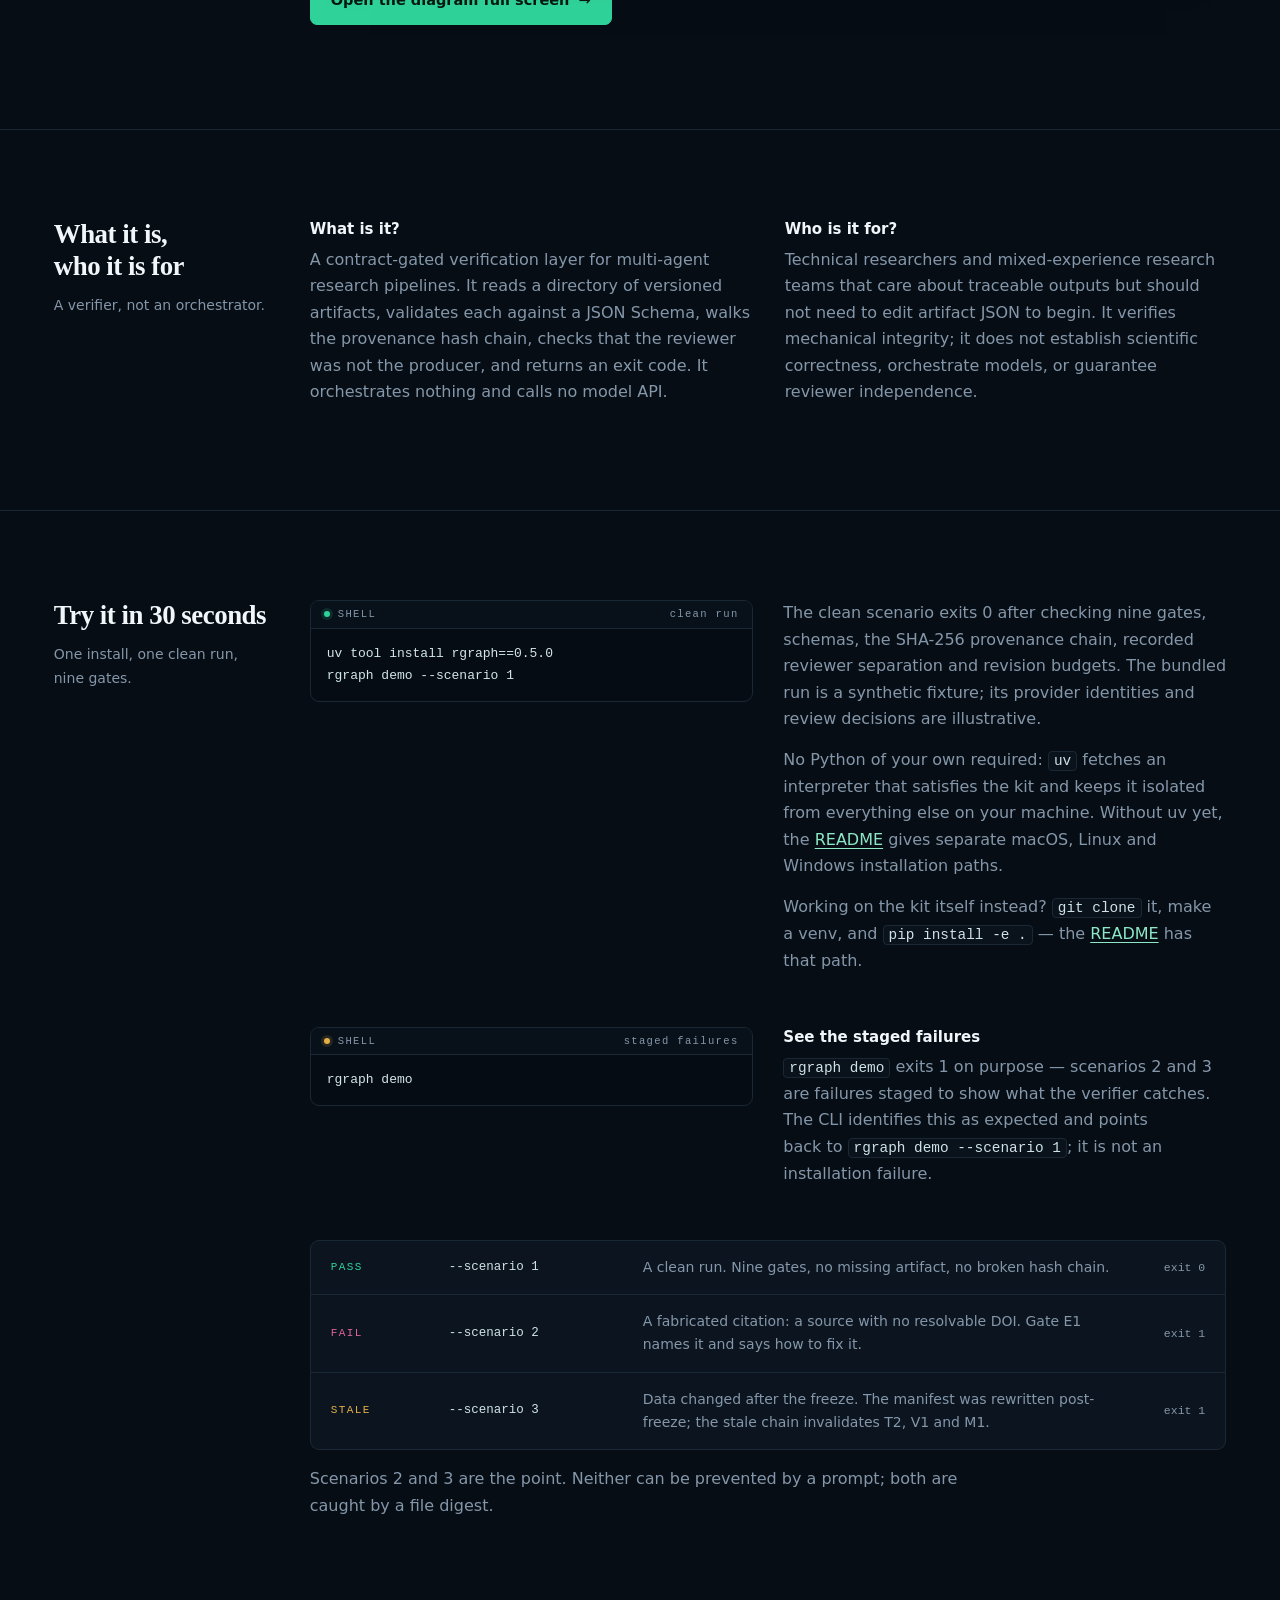
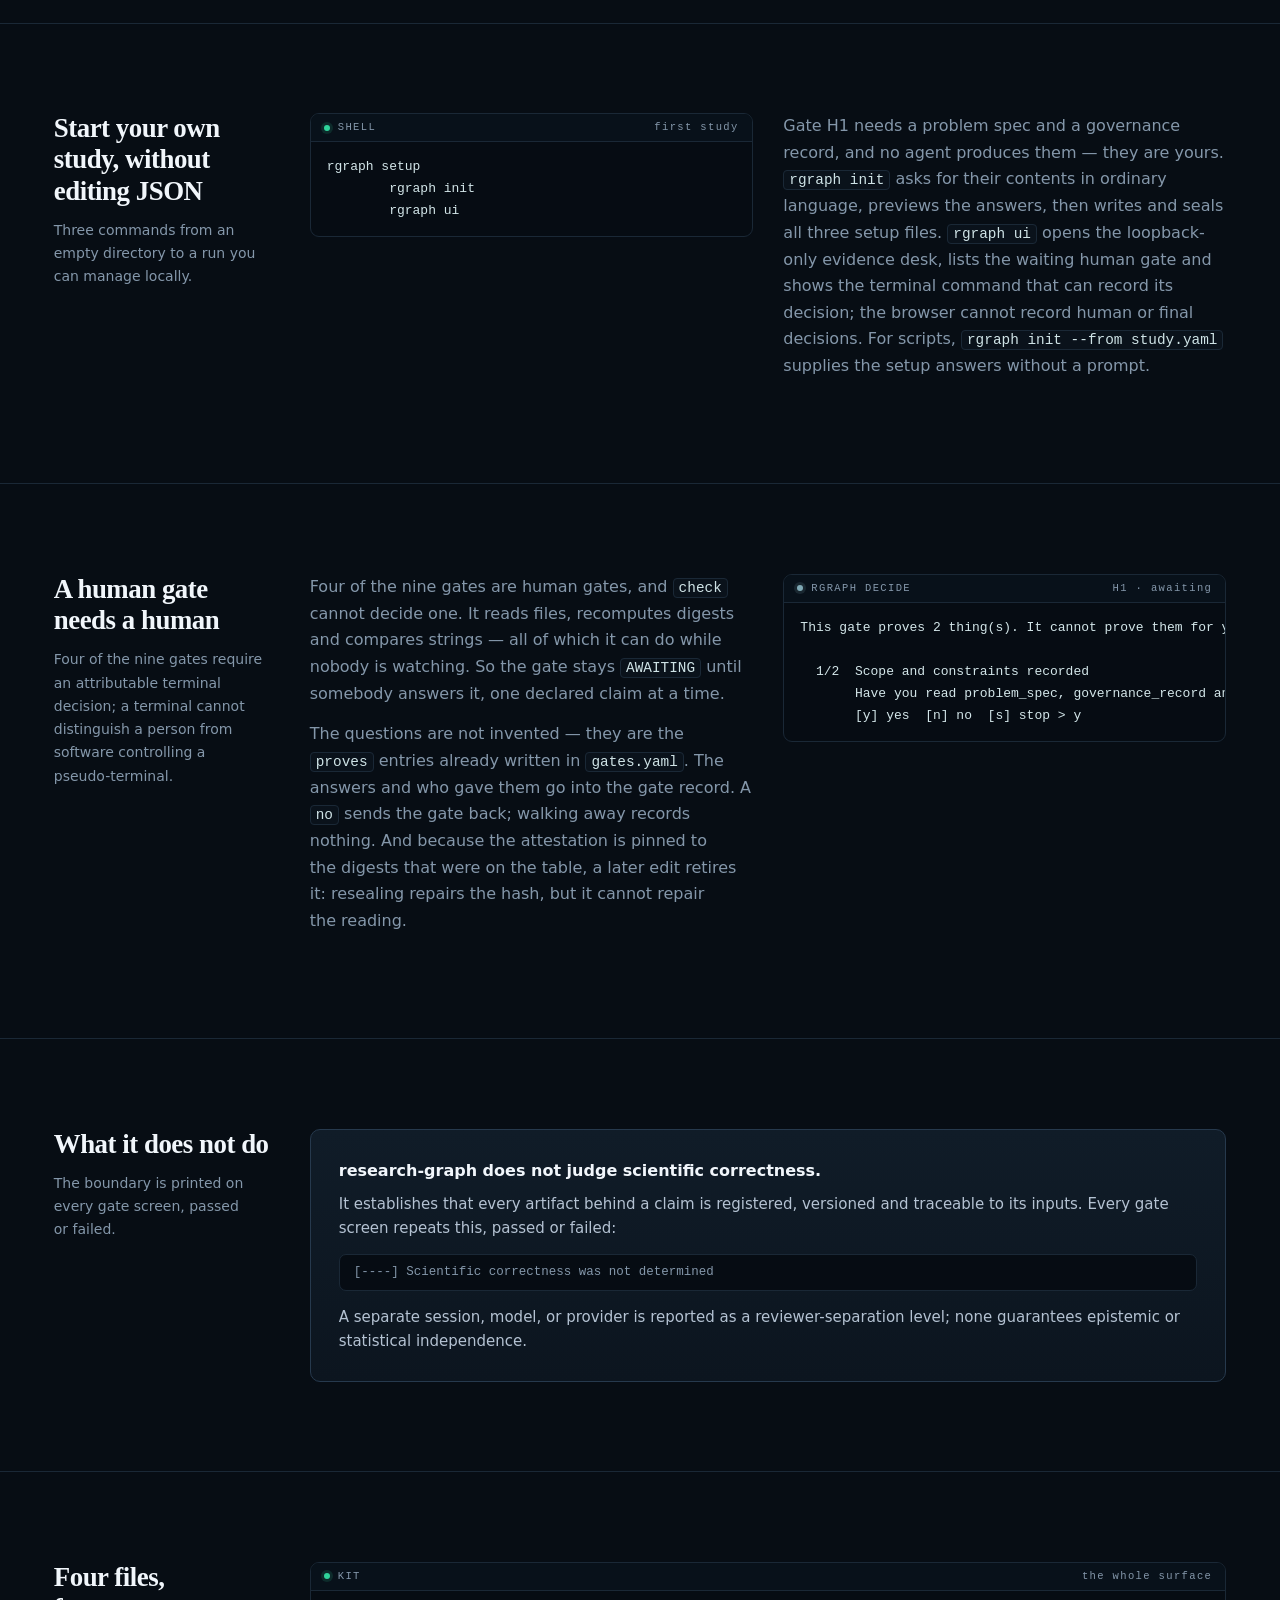
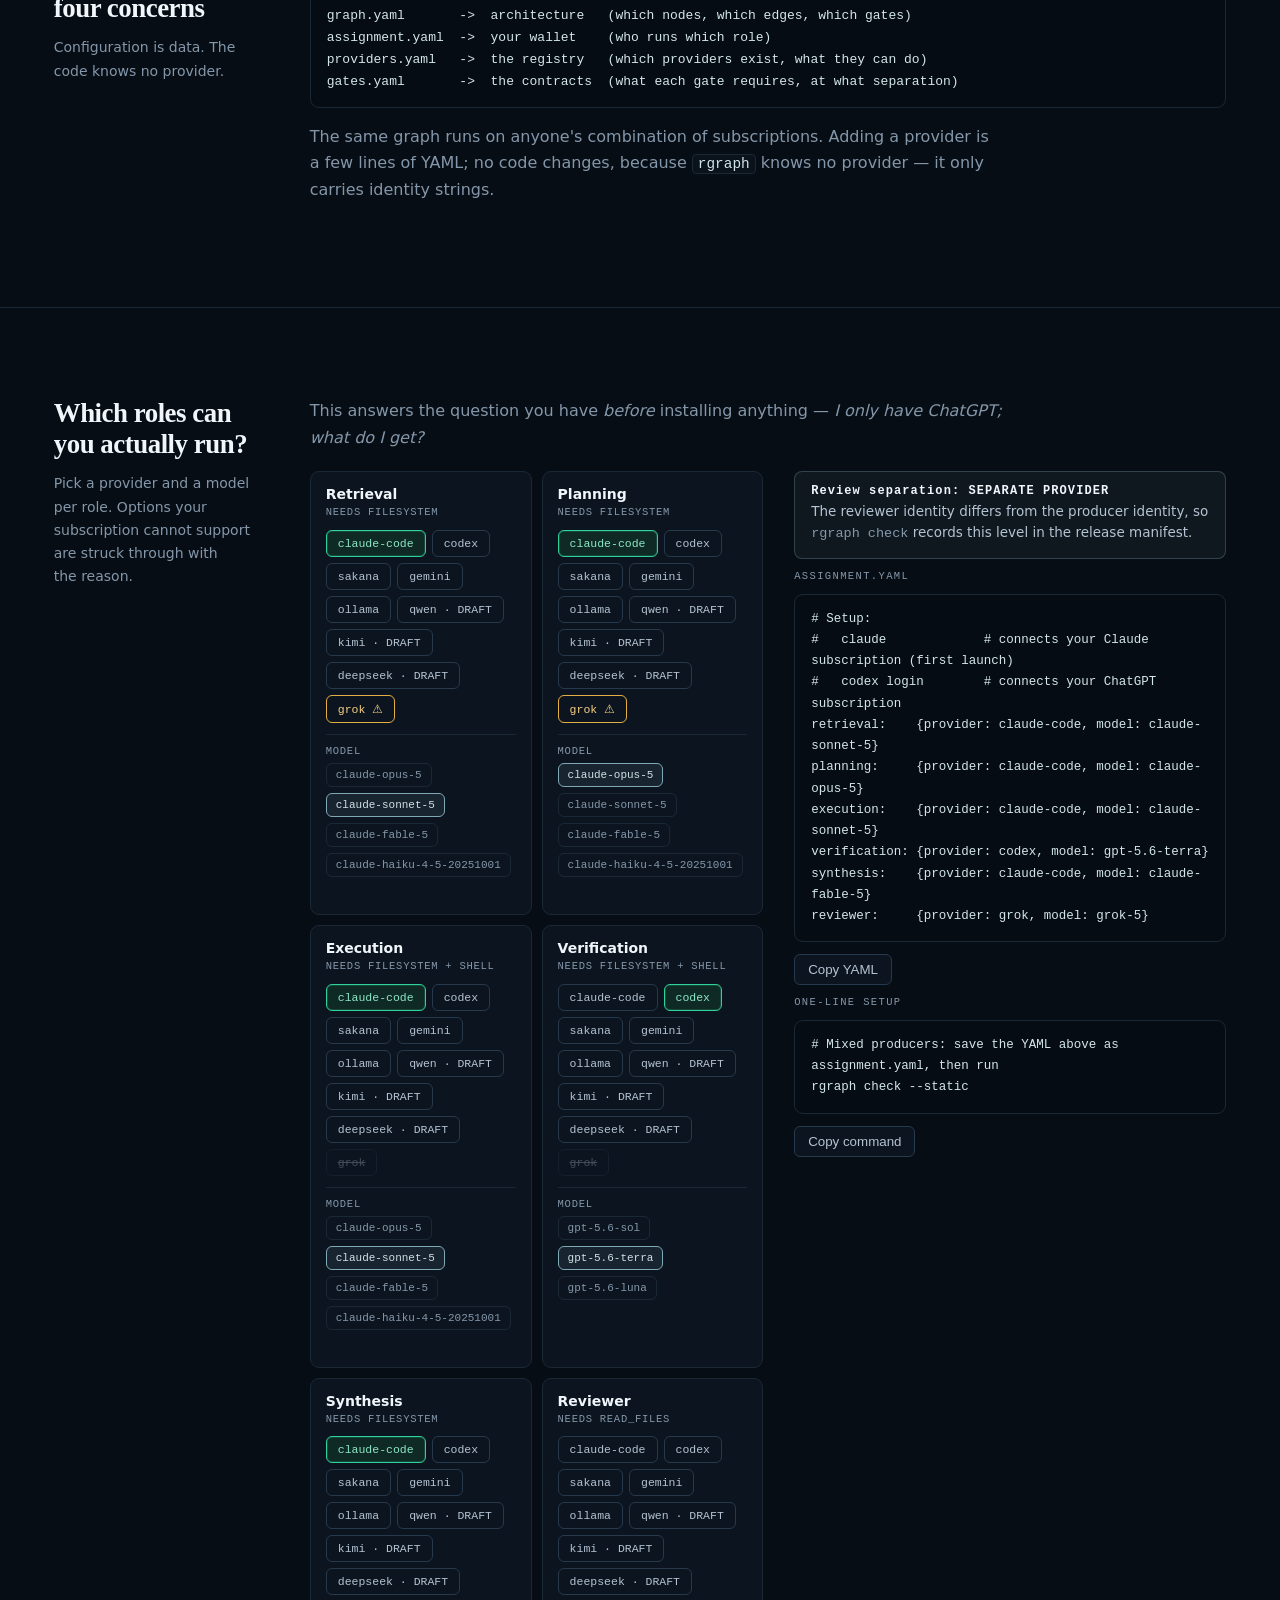
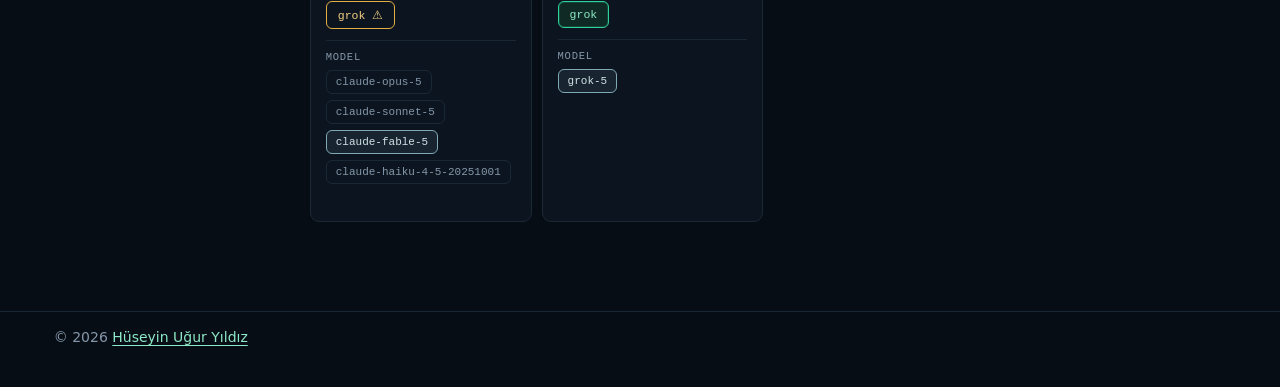
==== commit 69f932f5: "Release 0.5.0 — the control room leads with the next step Version, lock, install commands, changelog" ====
--- a/index.html
+++ b/index.html
@@ -329,7 +329,7 @@
       </div>
     </div>
     <div class="hero-run">
-      <div class="runline"><b>$</b><code id="run-install">uv tool install rgraph==0.4.2</code>
+      <div class="runline"><b>$</b><code id="run-install">uv tool install rgraph==0.5.0</code>
         <button type="button" class="rg-copy" data-target="run-install"
                 aria-label="Copy the install command">Copy</button></div>
       <div class="runline"><b>$</b><code id="run-demo">rgraph demo</code>
@@ -398,7 +398,7 @@
         <div class="split">
           <div class="term">
             <div class="term-h"><span><span class="dot"></span>SHELL</span><span>clean run</span></div>
-            <pre>uv tool install rgraph==0.4.2
+            <pre>uv tool install rgraph==0.5.0
 rgraph demo --scenario 1</pre>
           </div>
           <div>
